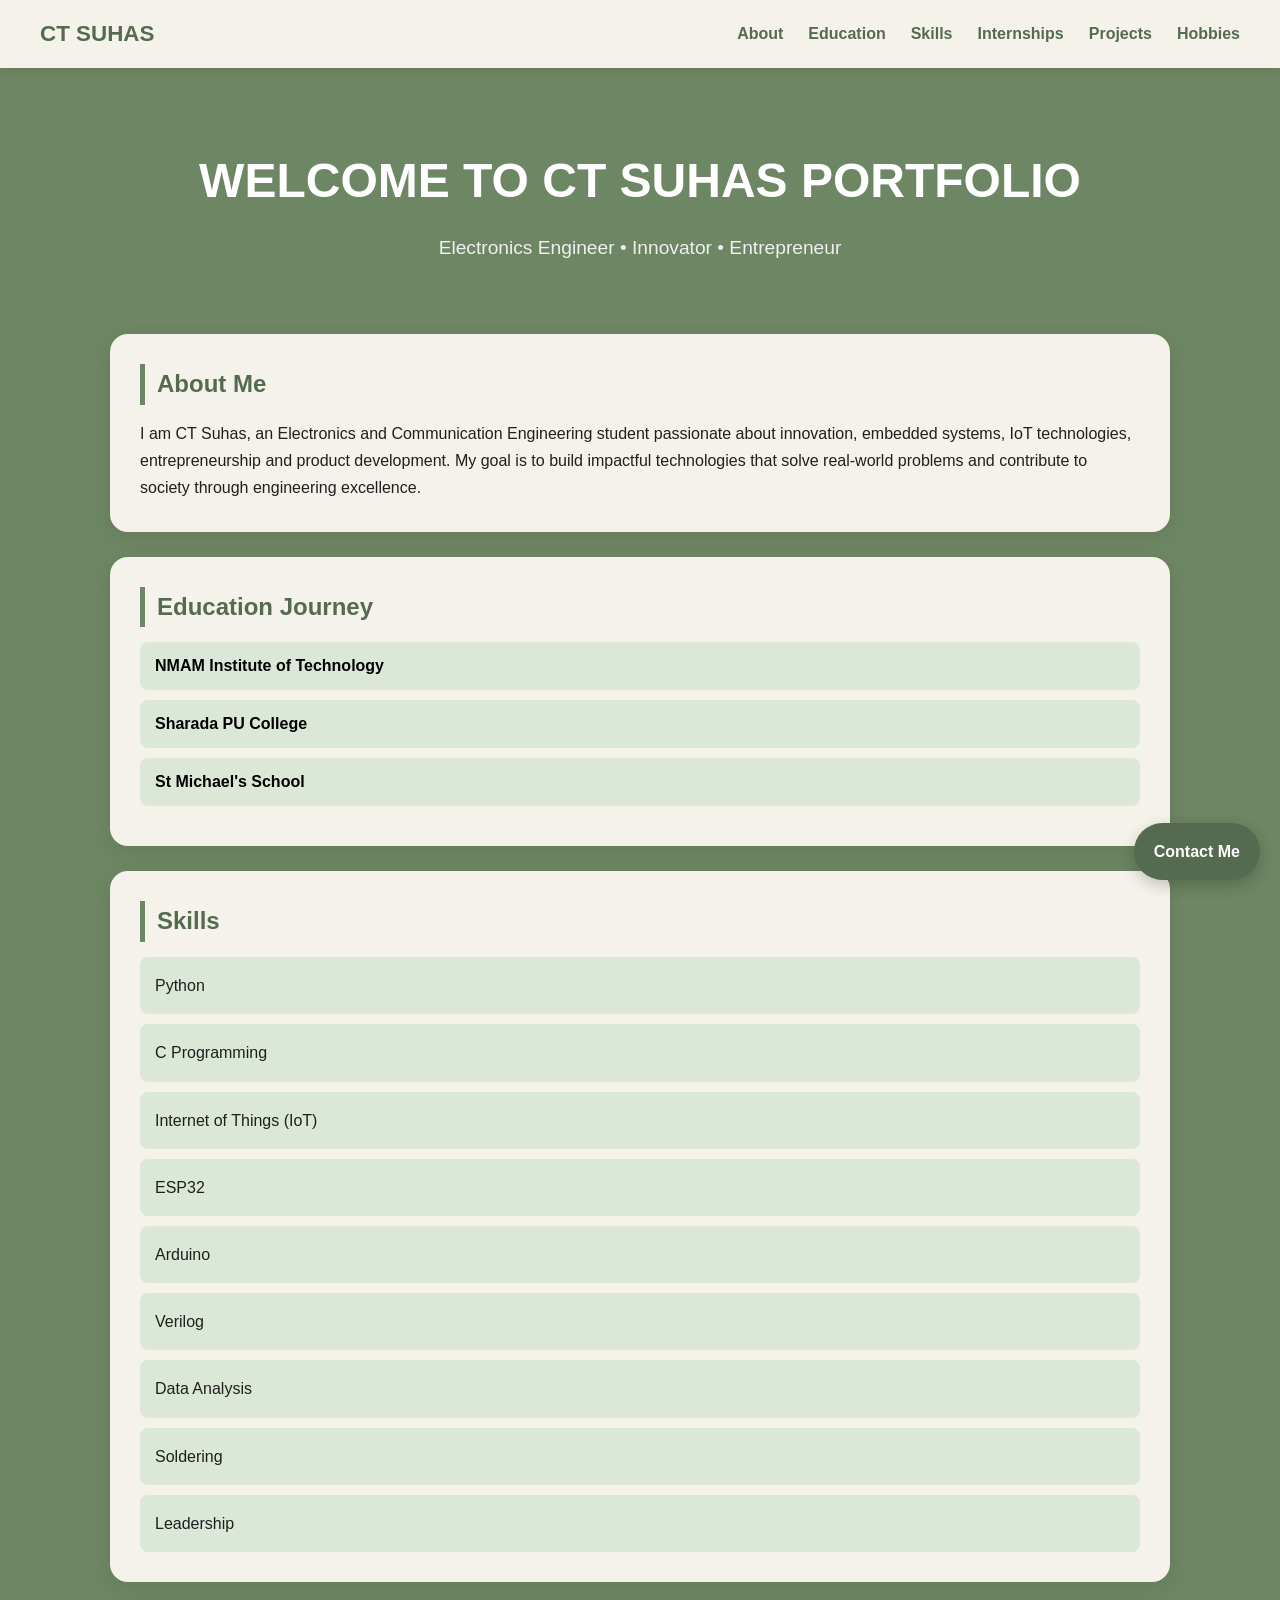
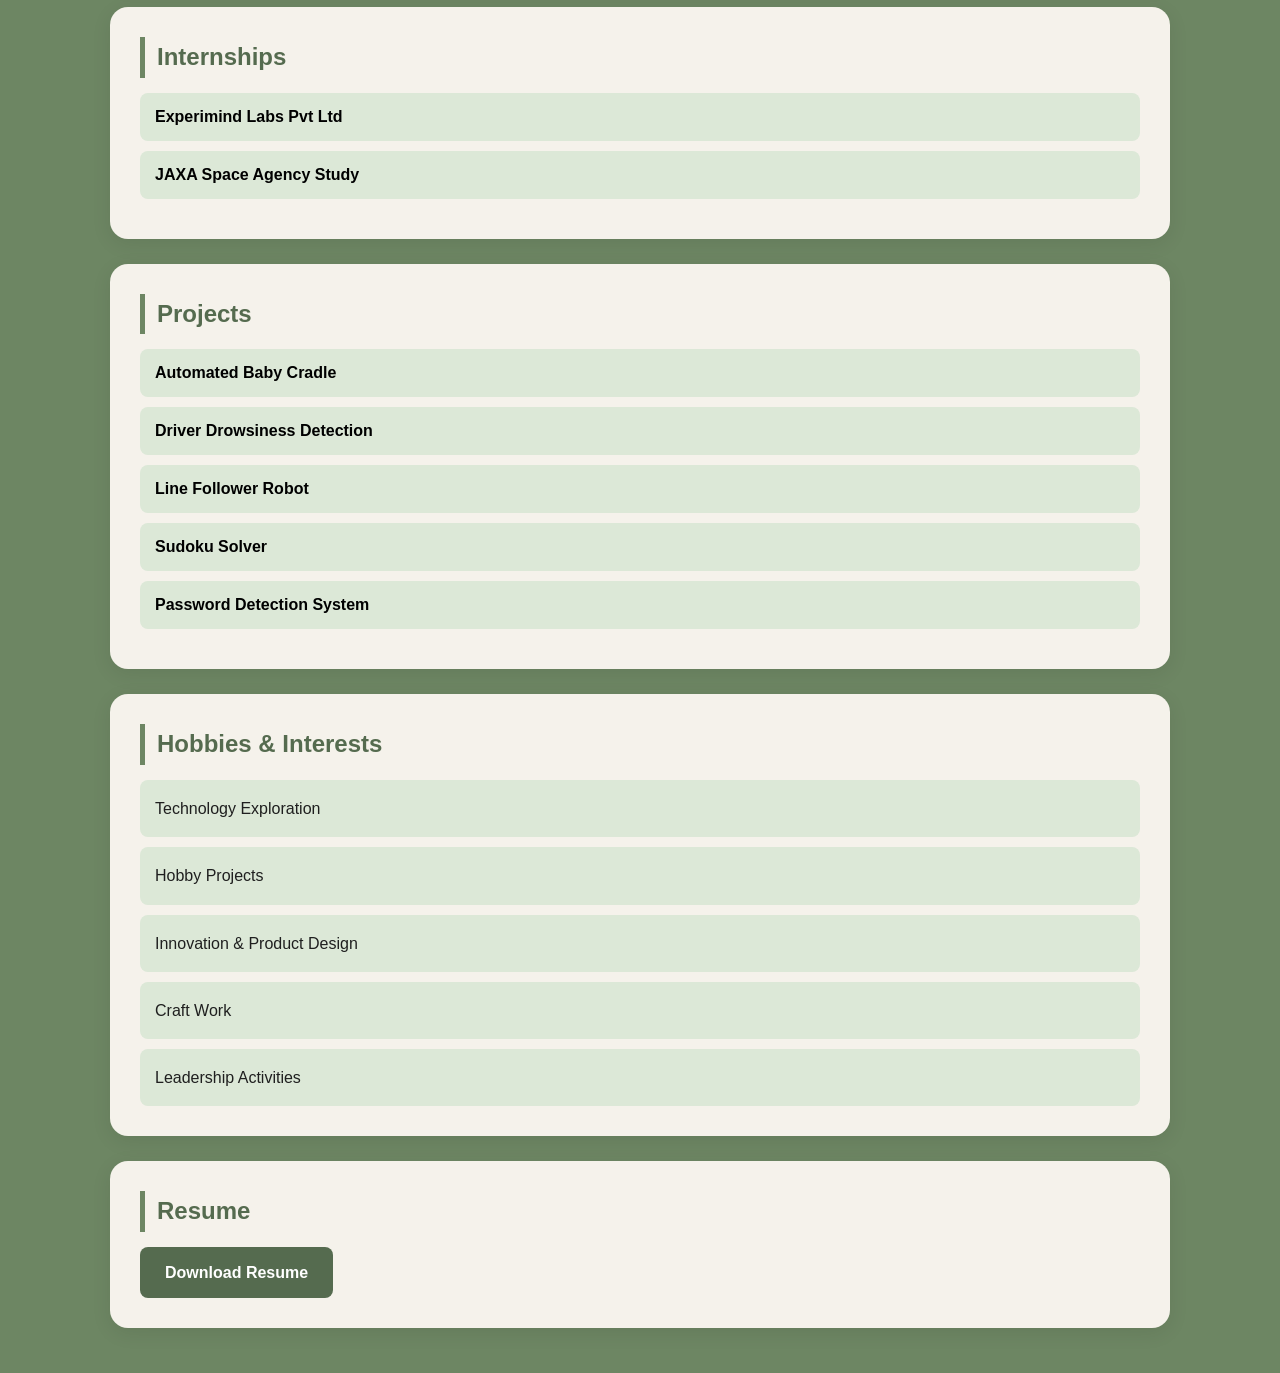
==== index.html @ 1b53cb24 "Final Portfolio" ====
<!DOCTYPE html>
<html lang="en">

<head>
<meta charset="UTF-8">
<meta name="viewport" content="width=device-width, initial-scale=1.0">

<title>CT Suhas Portfolio</title>

<link rel="stylesheet" href="style.css">

<script>

function toggleSection(id){

const section = document.getElementById(id);

if(section.style.display === "block"){

section.style.display = "none";

}else{

section.style.display = "block";

}

}

</script>

</head>

<body>

<!-- FIXED NAVBAR -->

<nav class="navbar">

<div class="logo">
CT SUHAS
</div>

<ul>

<li><a href="#about">About</a></li>

<li><a href="#education">Education</a></li>

<li><a href="#skills">Skills</a></li>

<li><a href="#internships">Internships</a></li>

<li><a href="#projects">Projects</a></li>

<li><a href="#hobbies">Hobbies</a></li>

</ul>

</nav>

<!-- CONTACT BUTTON -->

<a href="contact.html" class="contact-btn">
Contact Me
</a>

<!-- HEADER -->

<header>

<h1>
WELCOME TO CT SUHAS PORTFOLIO
</h1>

<p class="subtitle">

Electronics Engineer • Innovator • Entrepreneur

</p>

</header>

<div class="container">

<!-- ABOUT -->

<section id="about" class="content-card">

<h2>About Me</h2>

<p>

I am CT Suhas, an Electronics and Communication Engineering
student passionate about innovation, embedded systems,
IoT technologies, entrepreneurship and product development.

My goal is to build impactful technologies that solve
real-world problems and contribute to society through
engineering excellence.

</p>

</section>

<!-- EDUCATION -->

<section id="education" class="content-card">

<h2>Education Journey</h2>

<button class="accordion"
onclick="toggleSection('edu1')">

NMAM Institute of Technology

</button>

<div id="edu1" class="details">

Bachelor of Technology (ECE)

<br><br>

2023 - 2027

<br>

Nitte, Karkala

</div>

<button class="accordion"
onclick="toggleSection('edu2')">

Sharada PU College

</button>

<div id="edu2" class="details">

PUC

<br><br>

2021 - 2023

</div>

<button class="accordion"
onclick="toggleSection('edu3')">

St Michael's School

</button>

<div id="edu3" class="details">

SSLC

<br><br>

2021

</div>

</section>

<!-- SKILLS -->

<section id="skills" class="content-card">

<h2>Skills</h2>

<div class="skills">

<div class="skill-item">Python</div>

<div class="skill-item">C Programming</div>

<div class="skill-item">Internet of Things (IoT)</div>

<div class="skill-item">ESP32</div>

<div class="skill-item">Arduino</div>

<div class="skill-item">Verilog</div>

<div class="skill-item">Data Analysis</div>

<div class="skill-item">Soldering</div>

<div class="skill-item">Leadership</div>

</div>

</section>

<!-- INTERNSHIPS -->

<section id="internships" class="content-card">

<h2>Internships</h2>

<button class="accordion"
onclick="toggleSection('intern1')">

Experimind Labs Pvt Ltd

</button>

<div id="intern1" class="details">

Electronics Product Development Intern.

Worked on product development,
circuit implementation,
hardware testing,
and engineering problem solving.

</div>

<button class="accordion"
onclick="toggleSection('intern2')">

JAXA Space Agency Study

</button>

<div id="intern2" class="details">

Studied mission success rates,
mission failures and technological
advancements of JAXA.

</div>

</section>

<!-- PROJECTS -->

<section id="projects" class="content-card">

<h2>Projects</h2>

<button class="accordion"
onclick="toggleSection('project1')">

Automated Baby Cradle

</button>

<div id="project1" class="details">

ESP32 based smart cradle capable
of detecting baby cries and
automatically rocking the cradle.

</div>

<button class="accordion"
onclick="toggleSection('project2')">

Driver Drowsiness Detection

</button>

<div id="project2" class="details">

Smart wearable system that detects
sleepiness and provides alerts.

</div>

<button class="accordion"
onclick="toggleSection('project3')">

Line Follower Robot

</button>

<div id="project3" class="details">

Arduino based autonomous robot
using IR sensors.

</div>

<button class="accordion"
onclick="toggleSection('project4')">

Sudoku Solver

</button>

<div id="project4" class="details">

Python based Sudoku solver using
backtracking algorithm.

</div>

<button class="accordion"
onclick="toggleSection('project5')">

Password Detection System

</button>

<div id="project5" class="details">

FSM based password detection
system using Verilog.

</div>

</section>

<!-- HOBBIES -->

<section id="hobbies" class="content-card">

<h2>Hobbies & Interests</h2>

<div class="skills">

<div class="skill-item">Technology Exploration</div>

<div class="skill-item">Hobby Projects</div>

<div class="skill-item">Innovation & Product Design</div>

<div class="skill-item">Craft Work</div>

<div class="skill-item">Leadership Activities</div>

</div>

</section>

<!-- RESUME -->

<section class="content-card">

<h2>Resume</h2>

<a href="assets/resume.pdf"
download
class="resume-btn">

Download Resume

</a>

</section>

</div>

<script src="script.js"></script>

</body>
</html>
---- style.css ----
/* =========================
   GLOBAL
========================= */

*{
    margin:0;
    padding:0;
    box-sizing:border-box;
    font-family:'Segoe UI',sans-serif;
}

html{
    scroll-behavior:smooth;
}

body{
    background:#6D8663;
    color:#1f1f1f;
    line-height:1.7;
}

/* =========================
   NAVBAR
========================= */

.navbar{
    position:fixed;
    top:0;
    left:0;
    width:100%;
    background:#F5F2EB;
    display:flex;
    justify-content:space-between;
    align-items:center;
    padding:15px 40px;
    z-index:1000;
    box-shadow:0 2px 10px rgba(0,0,0,0.1);
}

.logo{
    font-size:1.4rem;
    font-weight:bold;
    color:#556B4F;
}

.navbar ul{
    display:flex;
    list-style:none;
    gap:25px;
}

.navbar a{
    text-decoration:none;
    color:#556B4F;
    font-weight:600;
}

.navbar a:hover{
    color:#8BA57E;
}

/* =========================
   HEADER
========================= */

header{
    margin-top:90px;
    text-align:center;
    padding:50px 20px;
}

header h1{
    color:white;
    font-size:3rem;
    margin-bottom:10px;
}

.subtitle{
    color:#F0F0F0;
    font-size:1.2rem;
}

/* =========================
   MAIN CONTAINER
========================= */

.container{
    max-width:1100px;
    margin:auto;
    padding:20px;
}

/* =========================
   CONTENT CARDS
========================= */

.content-card{
    background:#F5F2EB;
    padding:30px;
    border-radius:18px;
    margin-bottom:25px;
    box-shadow:0 5px 20px rgba(0,0,0,0.08);
}

.content-card h2{
    color:#556B4F;
    margin-bottom:15px;
    border-left:5px solid #6D8663;
    padding-left:12px;
}

/* =========================
   ACCORDION
========================= */

.accordion{
    width:100%;
    background:#DCE8D7;
    border:none;
    padding:15px;
    text-align:left;
    font-size:1rem;
    border-radius:8px;
    cursor:pointer;
    margin-bottom:10px;
    font-weight:600;
    transition:0.3s;
}

.accordion:hover{
    background:#C7DBC0;
}

.details{
    display:none;
    background:white;
    padding:15px;
    border-left:4px solid #6D8663;
    margin-bottom:15px;
    border-radius:8px;
}

/* =========================
   SKILLS & HOBBIES
========================= */

.skills{
    display:flex;
    flex-direction:column;
    gap:10px;
}

.skill-item{
    background:#DCE8D7;
    padding:15px;
    border-radius:8px;
    transition:0.3s;
}

.skill-item:hover{
    background:#C7DBC0;
    transform:translateX(5px);
}

/* =========================
   BUTTONS
========================= */

.resume-btn{
    display:inline-block;
    background:#556B4F;
    color:white;
    text-decoration:none;
    padding:12px 25px;
    border-radius:8px;
    font-weight:bold;
    transition:0.3s;
}

.resume-btn:hover{
    background:#44543F;
}

.contact-btn{
    position:fixed;
    right:20px;
    bottom:20px;
    background:#556B4F;
    color:white;
    text-decoration:none;
    padding:15px 20px;
    border-radius:50px;
    z-index:999;
    font-weight:bold;
    box-shadow:0 5px 15px rgba(0,0,0,0.2);
}

.contact-btn:hover{
    background:#44543F;
}

/* =========================
   CONTACT PAGE
========================= */

.contact-form{
    display:flex;
    flex-direction:column;
    gap:15px;
}

.contact-form input,
.contact-form textarea{
    width:100%;
    padding:15px;
    border:none;
    border-radius:8px;
    background:#DCE8D7;
    font-size:1rem;
}

.contact-form textarea{
    resize:vertical;
}

.contact-form button{
    background:#556B4F;
    color:white;
    border:none;
    padding:15px;
    border-radius:8px;
    cursor:pointer;
    font-size:1rem;
    font-weight:bold;
}

.contact-form button:hover{
    background:#44543F;
}

/* =========================
   MOBILE
========================= */

@media(max-width:768px){

    .navbar{
        flex-direction:column;
        gap:10px;
        padding:15px;
    }

    .navbar ul{
        flex-wrap:wrap;
        justify-content:center;
        gap:12px;
    }

    header{
        margin-top:140px;
    }

    header h1{
        font-size:2rem;
    }

    .container{
        padding:10px;
    }

    .content-card{
        padding:20px;
    }

    .contact-btn{
        right:15px;
        bottom:15px;
        padding:12px 16px;
    }

}
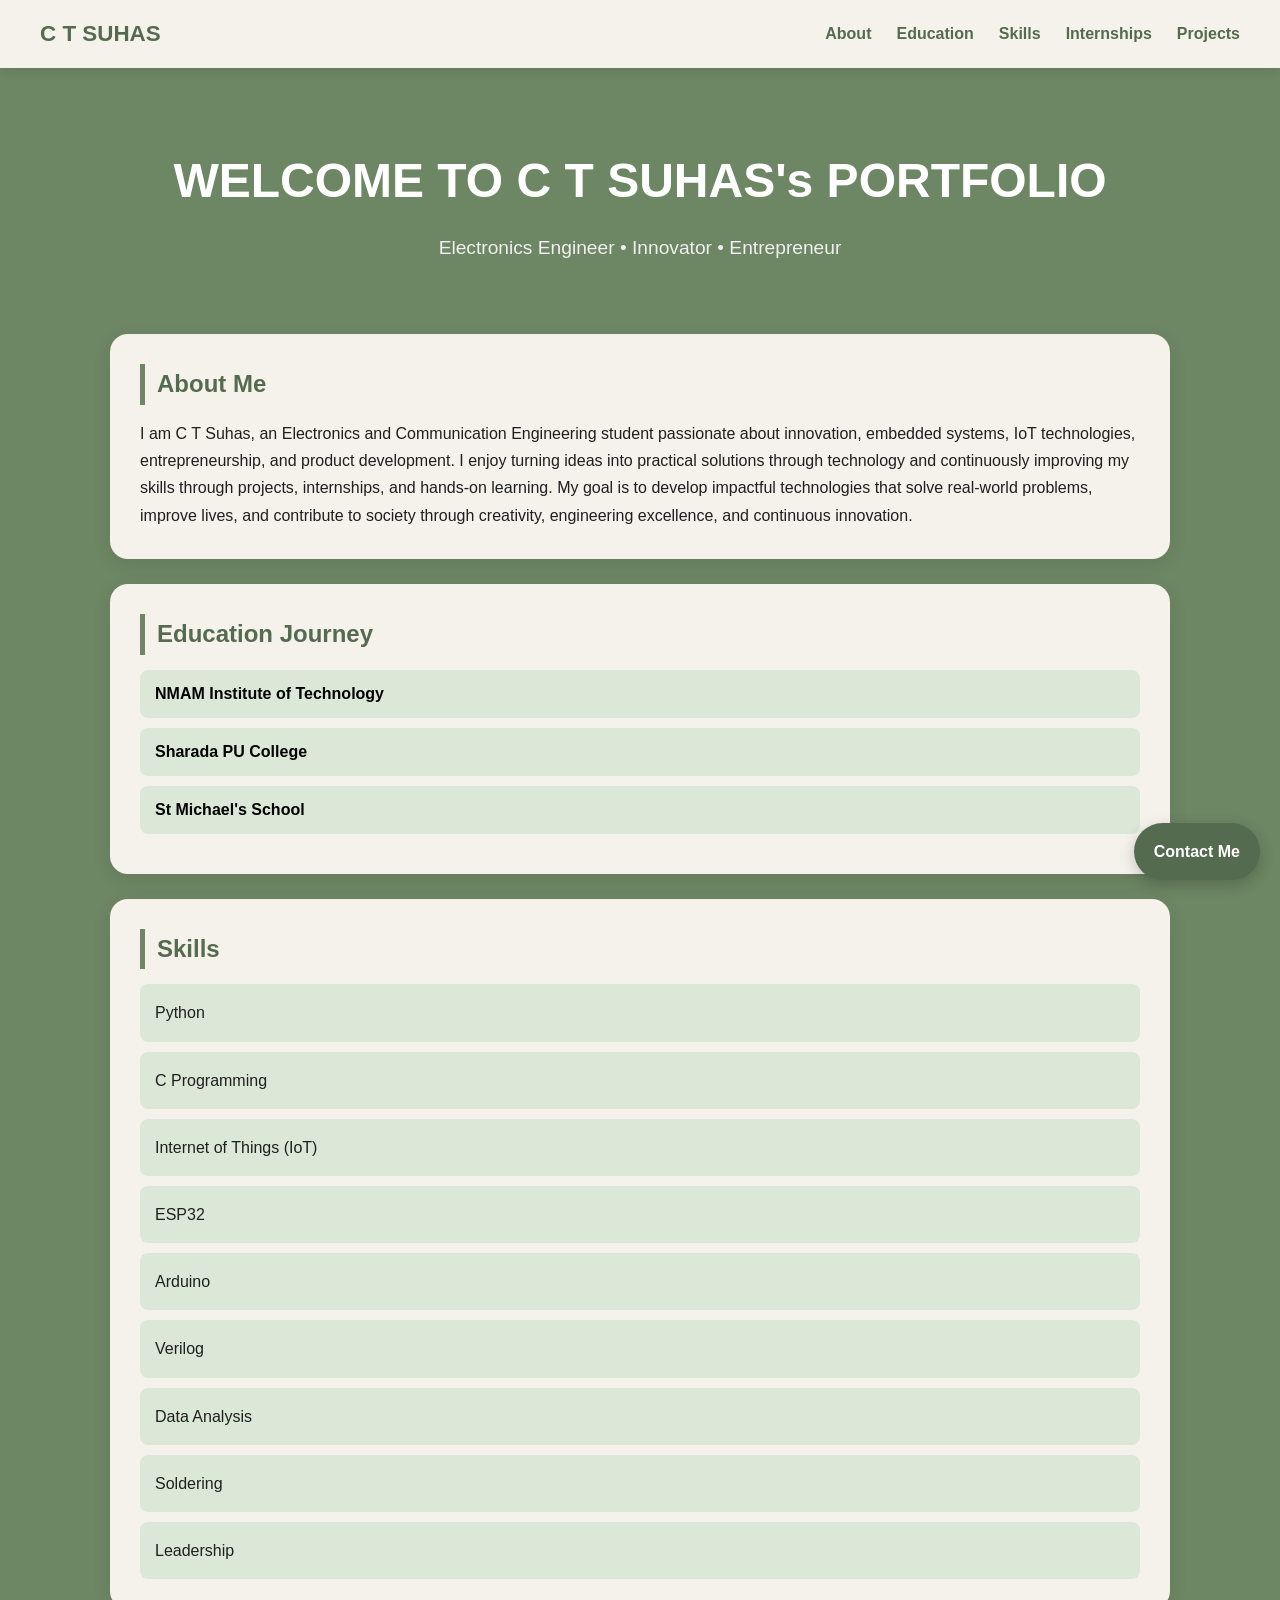
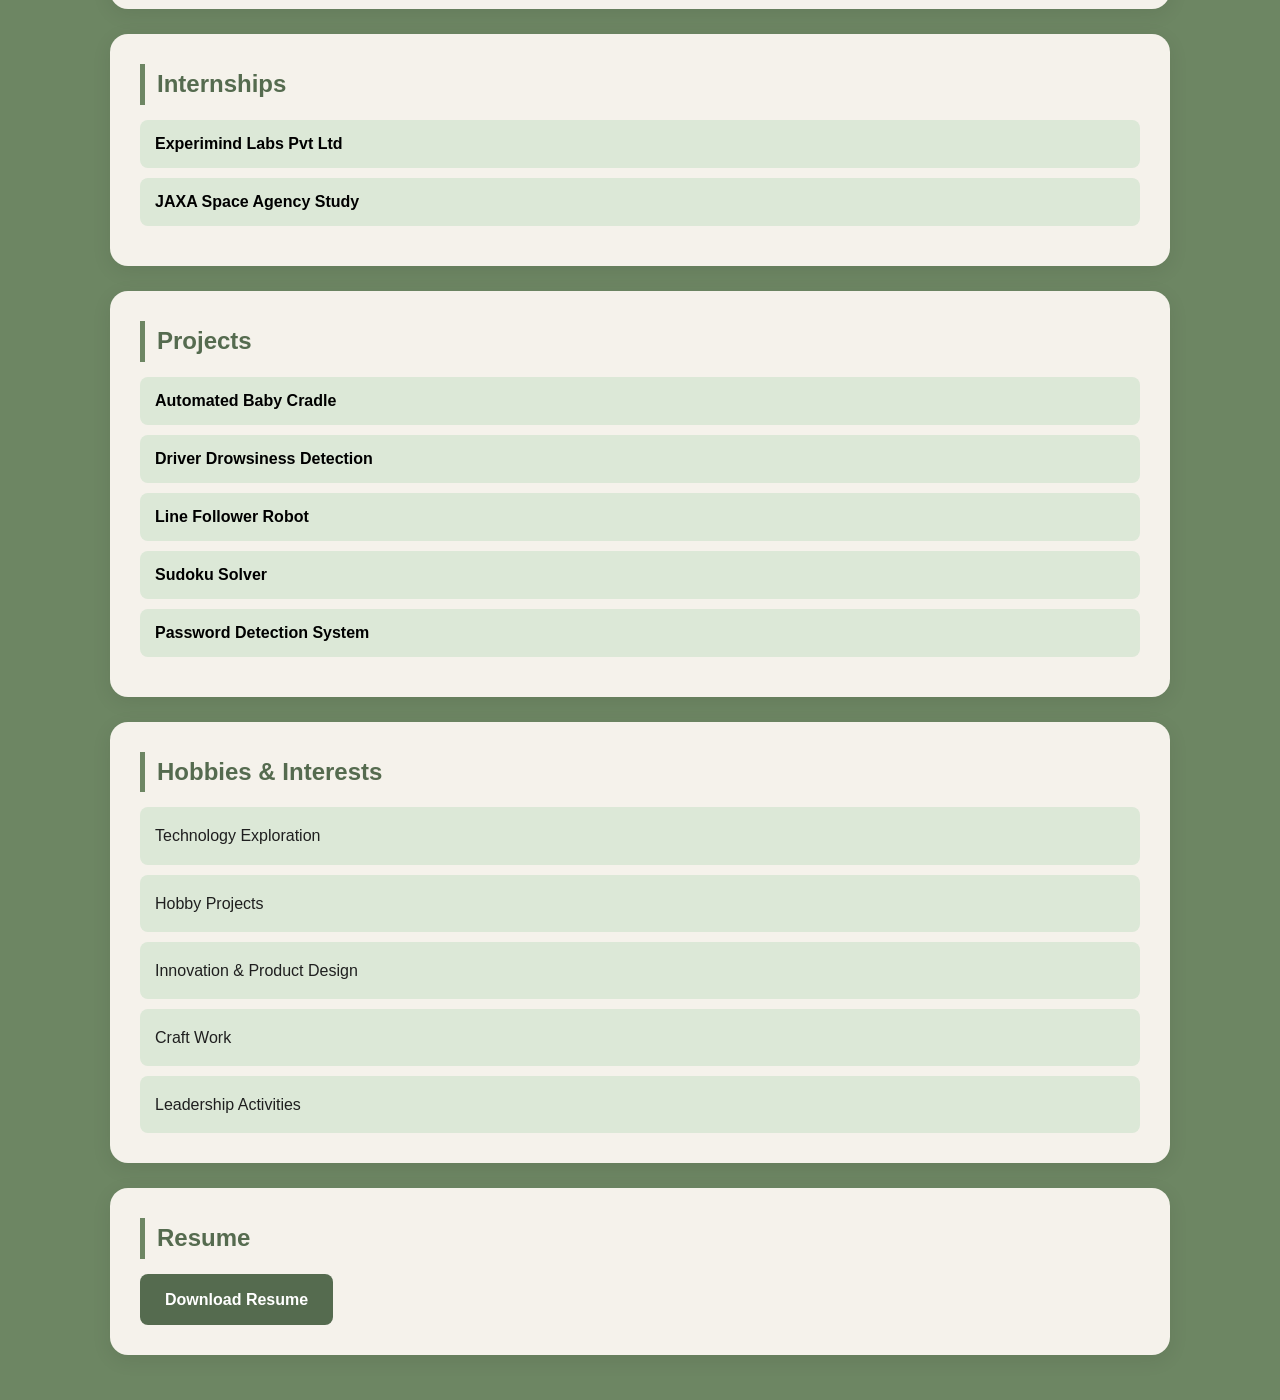
==== commit 46816381: "Final Portfolio" ====
--- a/index.html
+++ b/index.html
@@ -38,7 +38,7 @@
 <nav class="navbar">
 
 <div class="logo">
-CT SUHAS
+C T SUHAS
 </div>
 
 <ul>
@@ -52,8 +52,6 @@
 <li><a href="#internships">Internships</a></li>
 
 <li><a href="#projects">Projects</a></li>
-
-<li><a href="#hobbies">Hobbies</a></li>
 
 </ul>
 
@@ -70,7 +68,7 @@
 <header>
 
 <h1>
-WELCOME TO CT SUHAS PORTFOLIO
+WELCOME TO C T SUHAS's PORTFOLIO
 </h1>
 
 <p class="subtitle">
@@ -91,13 +89,9 @@
 
 <p>
 
-I am CT Suhas, an Electronics and Communication Engineering
-student passionate about innovation, embedded systems,
-IoT technologies, entrepreneurship and product development.
-
-My goal is to build impactful technologies that solve
-real-world problems and contribute to society through
-engineering excellence.
+I am C T Suhas, an Electronics and Communication Engineering student passionate about innovation, embedded systems, IoT technologies, entrepreneurship, and product development. I enjoy turning ideas into practical solutions through technology and continuously improving my skills through projects, internships, and hands-on learning.
+
+My goal is to develop impactful technologies that solve real-world problems, improve lives, and contribute to society through creativity, engineering excellence, and continuous innovation.
 
 </p>
 
@@ -212,12 +206,7 @@
 <div id="intern1" class="details">
 
 Electronics Product Development Intern.
-
-Worked on product development,
-circuit implementation,
-hardware testing,
-and engineering problem solving.
-
+During my internship, I contributed to product development by assisting in the design and implementation of electronic circuits. I participated in hardware assembly, integration, troubleshooting, testing, and validation to ensure reliable system performance. This experience strengthened my engineering problem-solving skills, enhanced my practical knowledge of electronics, and provided valuable exposure to real-world industry practices and development processes.
 </div>
 
 <button class="accordion"
@@ -229,9 +218,7 @@
 
 <div id="intern2" class="details">
 
-Studied mission success rates,
-mission failures and technological
-advancements of JAXA.
+During my internship, I studied the missions of the Japan Aerospace Exploration Agency (JAXA), focusing on mission success rates, failures, and technological advancements. I analyzed various space exploration projects to understand mission planning, risk management, and innovation in aerospace engineering. This experience enhanced my knowledge of satellite technology, robotics, space systems, and modern aerospace technologies.
 
 </div>
 
@@ -252,9 +239,8 @@
 
 <div id="project1" class="details">
 
-ESP32 based smart cradle capable
-of detecting baby cries and
-automatically rocking the cradle.
+Developed an ESP32-based smart baby cradle that detects infant cries using a sound sensor and automatically rocks the cradle using a motor mechanism. The system enhances infant comfort and reduces caregiver effort by providing immediate soothing action. It integrates IoT-enabled control, real-time monitoring, and automated response for improved baby care.
+
 
 </div>
 
@@ -267,8 +253,8 @@
 
 <div id="project2" class="details">
 
-Smart wearable system that detects
-sleepiness and provides alerts.
+Developed a smart wearable system designed to detect user drowsiness and fatigue using sensors and real-time monitoring techniques. The device analyzes indicators of sleepiness and provides instant alerts through vibrations or sound notifications to improve safety and awareness. This system can help prevent accidents and enhance user well-being during daily activities.
+
 
 </div>
 
@@ -281,8 +267,8 @@
 
 <div id="project3" class="details">
 
-Arduino based autonomous robot
-using IR sensors.
+Developed an Arduino-based autonomous robot capable of navigating its environment using IR sensors. The robot detects obstacles and changes its direction automatically without human intervention. The project involved sensor integration, motor control, and embedded programming, demonstrating concepts of automation, robotics, and real-time decision-making in autonomous systems.
+
 
 </div>
 
@@ -295,8 +281,7 @@
 
 <div id="project4" class="details">
 
-Python based Sudoku solver using
-backtracking algorithm.
+Developed a Python-based Sudoku solver using the backtracking algorithm to efficiently solve Sudoku puzzles. The program systematically fills empty cells, validates each move according to Sudoku rules, and backtracks when conflicts occur. This project enhanced my understanding of recursion, algorithm design, problem-solving techniques, and optimization in software development.
 
 </div>
 
@@ -309,8 +294,8 @@
 
 <div id="project5" class="details">
 
-FSM based password detection
-system using Verilog.
+Developed an FSM-based password detection system using Verilog HDL to verify a predefined sequence of inputs. The design utilized Finite State Machine (FSM) concepts to transition between states based on user inputs and generate authentication outputs. This project strengthened my knowledge of digital system design, sequential logic, state machine implementation, and hardware description languages.
+
 
 </div>
 
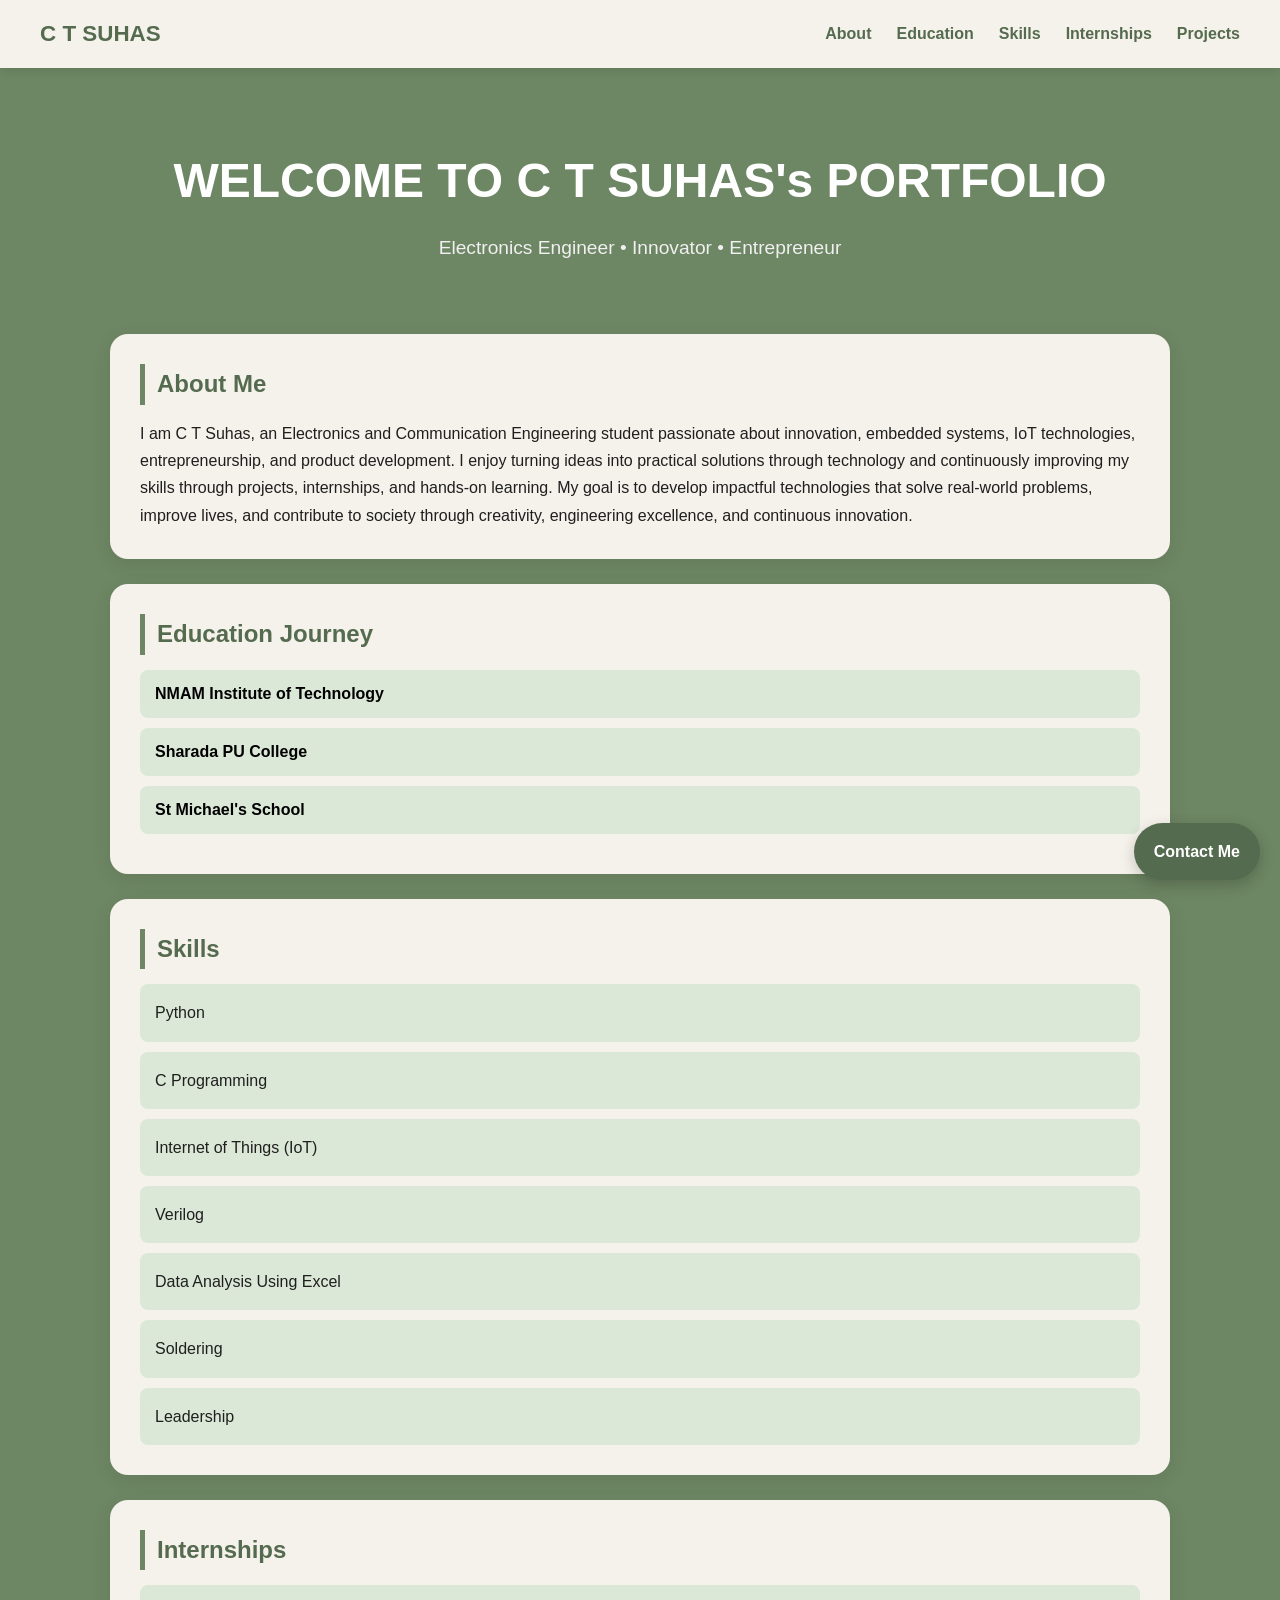
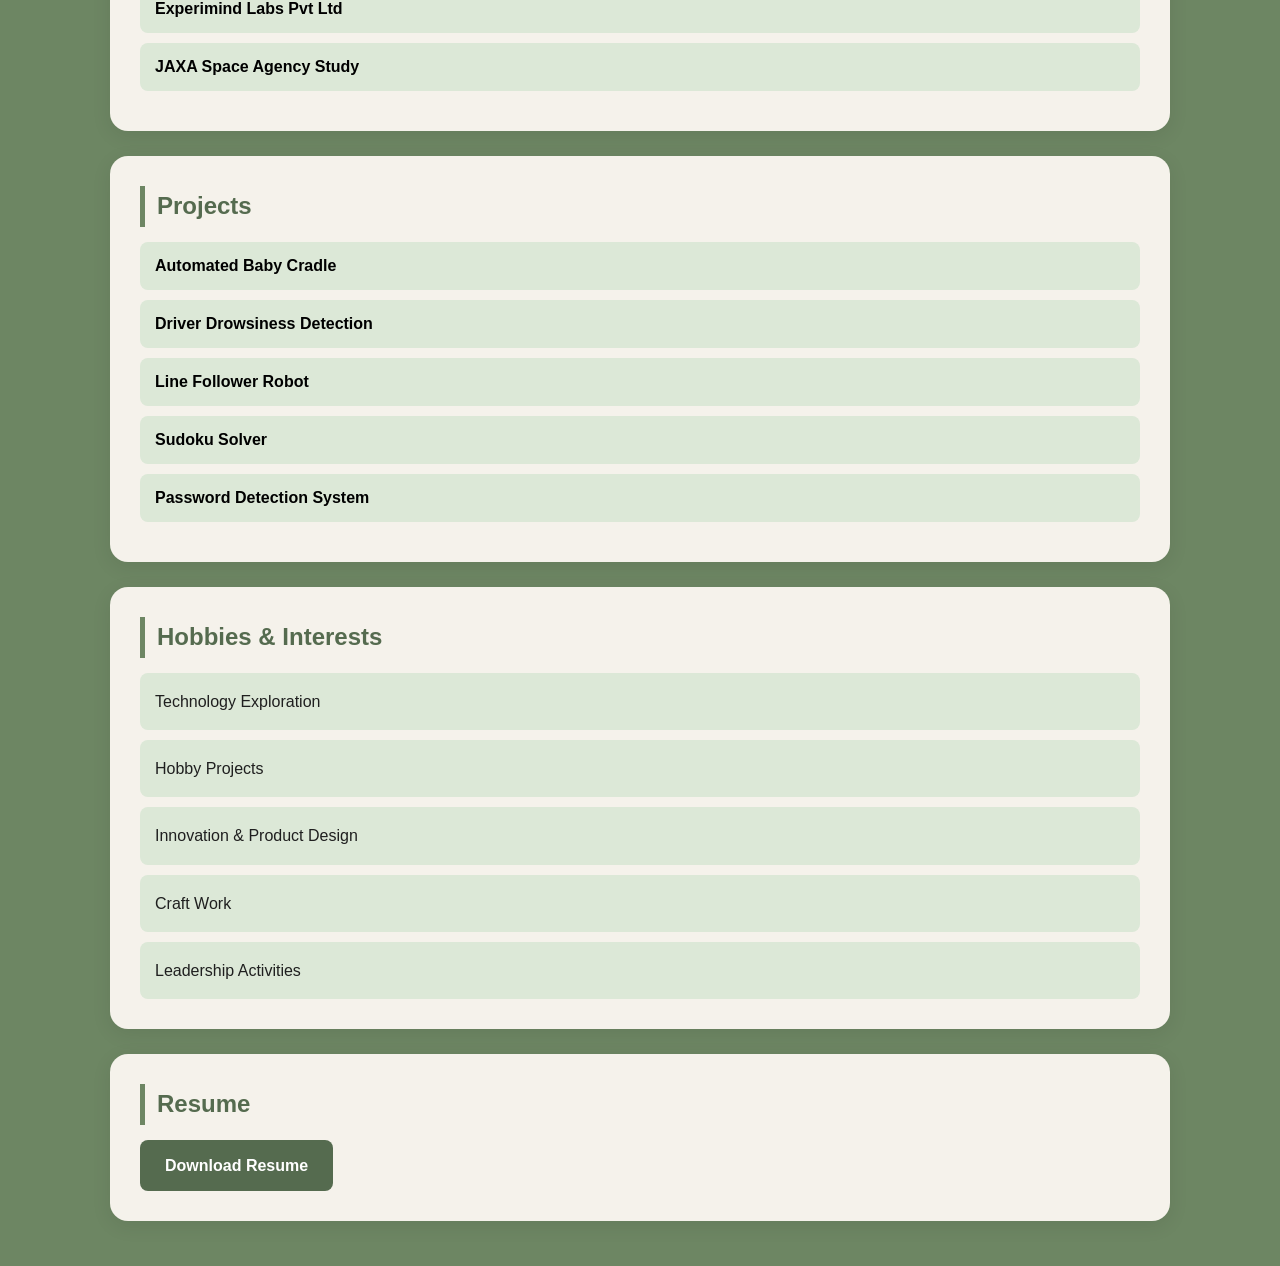
==== commit 69963d76: "Final Portfolio" ====
--- a/index.html
+++ b/index.html
@@ -112,9 +112,9 @@
 
 <div id="edu1" class="details">
 
-Bachelor of Technology (ECE)
-
-<br><br>
+Bachelor of Technology in Electronics and Communication Engineering
+
+<br>
 
 2023 - 2027
 
@@ -135,10 +135,14 @@
 
 PUC
 
-<br><br>
+<br>
 
 2021 - 2023
 
+<br>
+
+Kodial Bail, Mangalore
+
 </div>
 
 <button class="accordion"
@@ -152,10 +156,14 @@
 
 SSLC
 
-<br><br>
+<br>
 
 2021
 
+<br>
+
+Madikeri
+
 </div>
 
 </section>
@@ -174,13 +182,9 @@
 
 <div class="skill-item">Internet of Things (IoT)</div>
 
-<div class="skill-item">ESP32</div>
-
-<div class="skill-item">Arduino</div>
-
 <div class="skill-item">Verilog</div>
 
-<div class="skill-item">Data Analysis</div>
+<div class="skill-item">Data Analysis Using Excel</div>
 
 <div class="skill-item">Soldering</div>
 
--- a/style.css
+++ b/style.css
@@ -278,4 +278,12 @@
         padding:12px 16px;
     }
 
-}+    }
+    #about,
+    #education,
+    #skills,
+    #internships,
+    #projects,
+    #hobbies{
+        scroll-margin-top:120px;
+    }
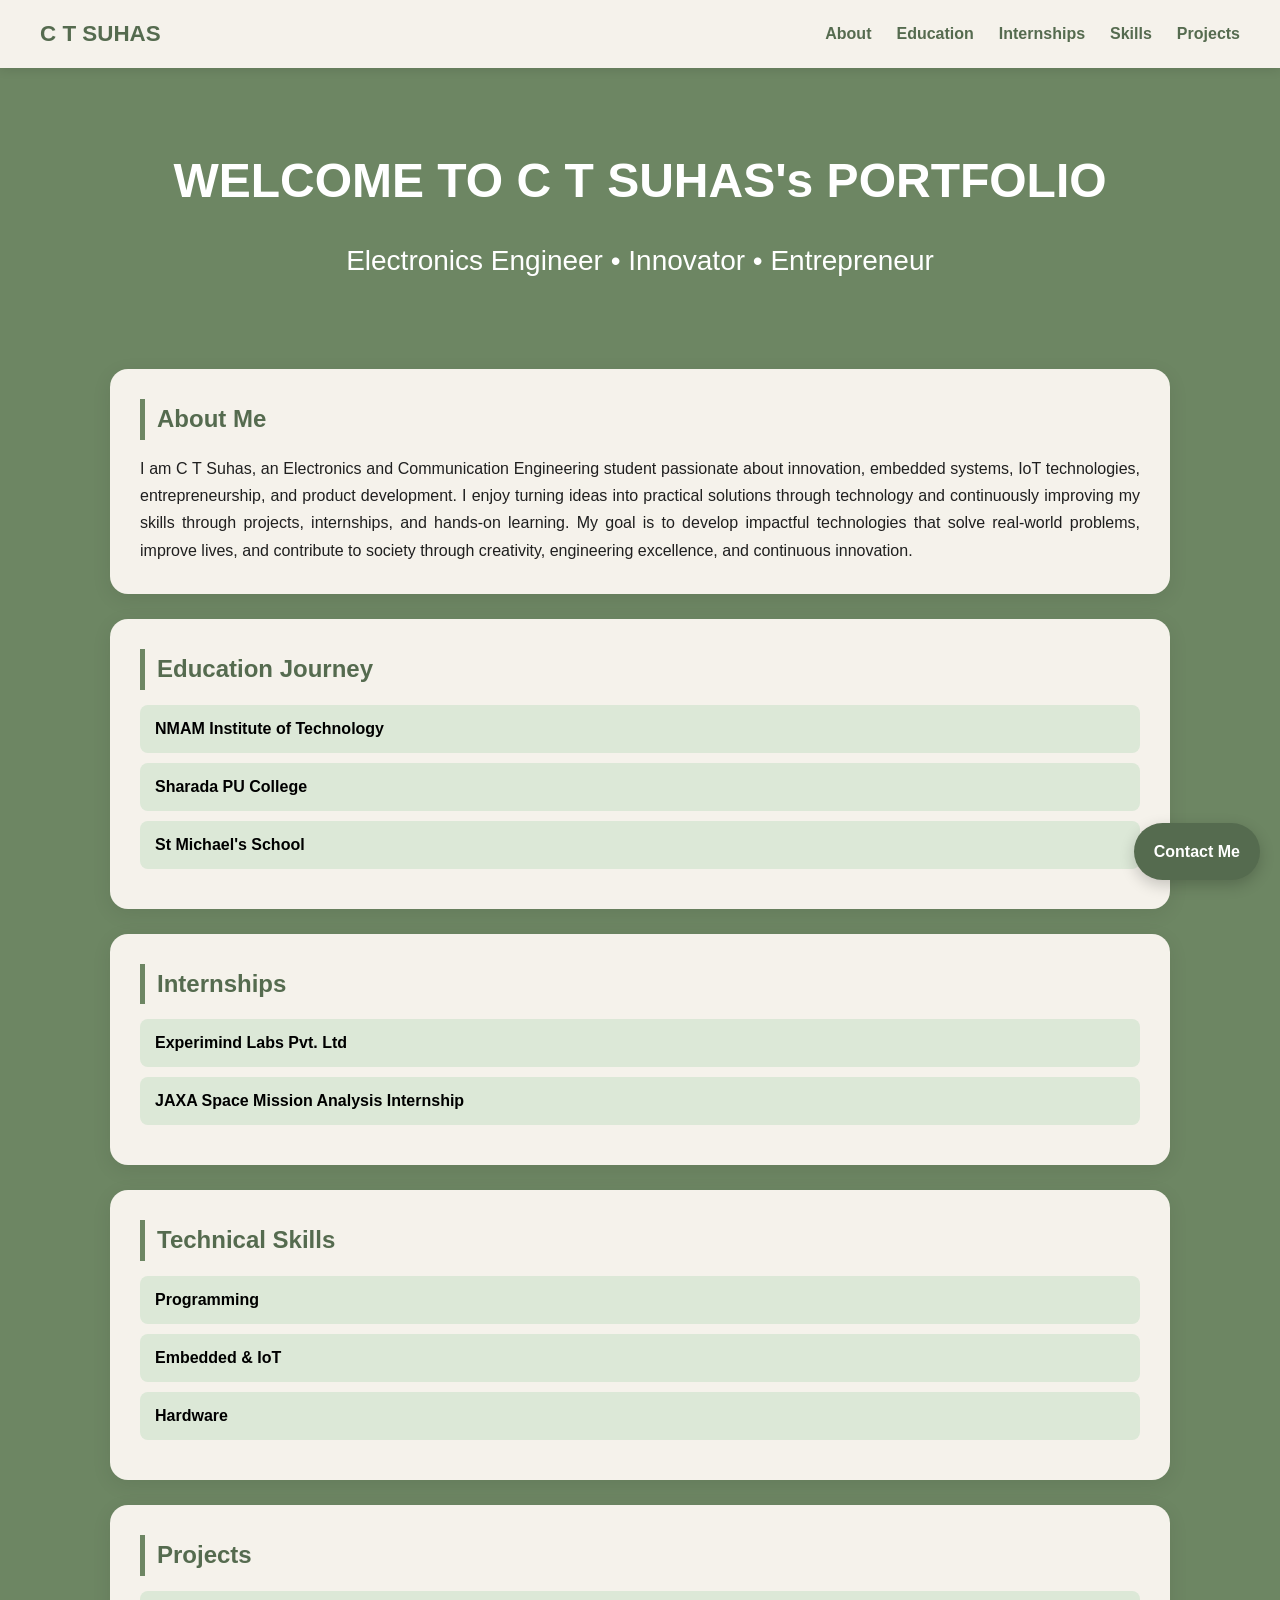
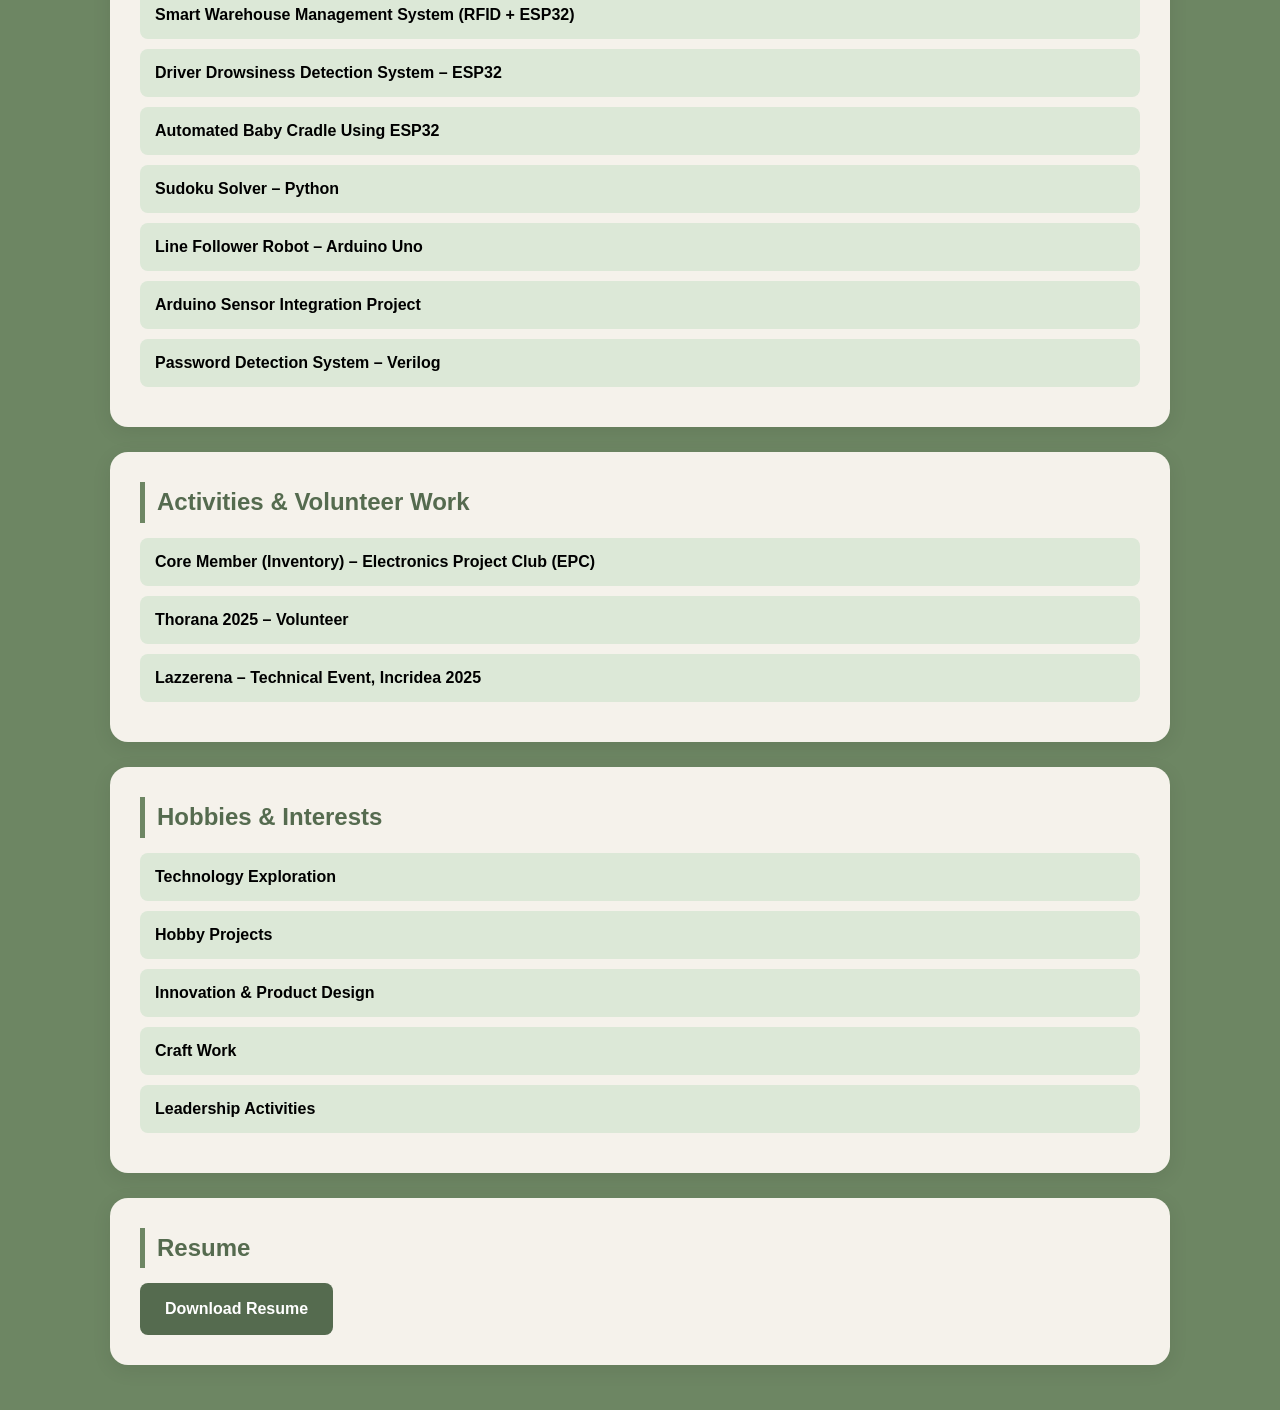
==== commit 8294b5ec: "Updated Resume" ====
--- a/index.html
+++ b/index.html
@@ -47,9 +47,9 @@
 
 <li><a href="#education">Education</a></li>
 
+<li><a href="#internships">Internships</a></li>
+
 <li><a href="#skills">Skills</a></li>
-
-<li><a href="#internships">Internships</a></li>
 
 <li><a href="#projects">Projects</a></li>
 
@@ -73,7 +73,7 @@
 
 <p class="subtitle">
 
-Electronics Engineer • Innovator • Entrepreneur
+<h6 class="tagline">Electronics Engineer • Innovator • Entrepreneur</h6>
 
 </p>
 
@@ -168,31 +168,6 @@
 
 </section>
 
-<!-- SKILLS -->
-
-<section id="skills" class="content-card">
-
-<h2>Skills</h2>
-
-<div class="skills">
-
-<div class="skill-item">Python</div>
-
-<div class="skill-item">C Programming</div>
-
-<div class="skill-item">Internet of Things (IoT)</div>
-
-<div class="skill-item">Verilog</div>
-
-<div class="skill-item">Data Analysis Using Excel</div>
-
-<div class="skill-item">Soldering</div>
-
-<div class="skill-item">Leadership</div>
-
-</div>
-
-</section>
 
 <!-- INTERNSHIPS -->
 
@@ -203,137 +178,638 @@
 <button class="accordion"
 onclick="toggleSection('intern1')">
 
-Experimind Labs Pvt Ltd
+Experimind Labs Pvt. Ltd
 
 </button>
 
 <div id="intern1" class="details">
 
-Electronics Product Development Intern.
-During my internship, I contributed to product development by assisting in the design and implementation of electronic circuits. I participated in hardware assembly, integration, troubleshooting, testing, and validation to ensure reliable system performance. This experience strengthened my engineering problem-solving skills, enhanced my practical knowledge of electronics, and provided valuable exposure to real-world industry practices and development processes.
+<h4>Electronics Product Development Intern</h4>
+<p><strong>June 2025 – July 2025</strong></p>
+
+<p>
+Gained hands-on experience in electronics product development, circuit implementation,
+hardware integration, and system testing. Contributed to prototype development,
+troubleshooting, and validation of electronic systems while collaborating on innovative
+engineering projects and real-world product development processes.
+</p>
+
 </div>
 
 <button class="accordion"
 onclick="toggleSection('intern2')">
 
-JAXA Space Agency Study
+JAXA Space Mission Analysis Internship
 
 </button>
 
 <div id="intern2" class="details">
 
-During my internship, I studied the missions of the Japan Aerospace Exploration Agency (JAXA), focusing on mission success rates, failures, and technological advancements. I analyzed various space exploration projects to understand mission planning, risk management, and innovation in aerospace engineering. This experience enhanced my knowledge of satellite technology, robotics, space systems, and modern aerospace technologies.
+<h4>Research & Analysis Intern</h4>
+<p><strong>October 2023 – May 2024</strong></p>
+
+<p>
+Conducted an in-depth study of JAXA space missions, analyzing mission success rates,
+failures, technological advancements, and key factors influencing mission outcomes.
+Explored satellite technology, robotics, risk management, and modern aerospace systems
+to gain insights into space exploration and engineering innovation.
+</p>
 
 </div>
 
 </section>
 
+<!--TECHNICAL SKILLS -->
+
+<section id="skills" class="content-card">
+
+<h2>Technical Skills</h2>
+
+<button class="accordion" onclick="toggleSection('skill1')">
+    Programming
+</button>
+
+<div id="skill1" class="details">
+    <ul style="padding-left: 30px;">
+        <li>C</li>
+        <li>Python</li>
+        <li>Embedded C</li>
+    </ul>
+</div>
+
+<button class="accordion" onclick="toggleSection('skill2')">
+    Embedded & IoT
+</button>
+
+<div id="skill2" class="details">
+    <ul style="padding-left: 30px;">
+        <li>ESP32</li>
+        <li>Arduino Uno</li>
+        <li>RFID (MFRC522)</li>
+        <li>Sensor Integration</li>
+        <li>Wi-Fi Communication</li>
+        <li>IoT Systems</li>
+    </ul>
+</div>
+
+<button class="accordion" onclick="toggleSection('skill3')">
+    Hardware
+</button>
+
+<div id="skill3" class="details">
+    <ul style="padding-left: 30px;">
+        <li>Soldering</li>
+        <li>Circuit Implementation</li>
+        <li>Hardware Troubleshooting</li>
+        <li>Servo Motors</li>
+        <li>Motor Drivers</li>
+    </ul>
+</div>
+
+</section>
+
+
 <!-- PROJECTS -->
 
 <section id="projects" class="content-card">
 
 <h2>Projects</h2>
 
-<button class="accordion"
-onclick="toggleSection('project1')">
-
-Automated Baby Cradle
-
-</button>
-
-<div id="project1" class="details">
-
-Developed an ESP32-based smart baby cradle that detects infant cries using a sound sensor and automatically rocks the cradle using a motor mechanism. The system enhances infant comfort and reduces caregiver effort by providing immediate soothing action. It integrates IoT-enabled control, real-time monitoring, and automated response for improved baby care.
-
-
-</div>
-
-<button class="accordion"
-onclick="toggleSection('project2')">
-
-Driver Drowsiness Detection
-
-</button>
-
-<div id="project2" class="details">
-
-Developed a smart wearable system designed to detect user drowsiness and fatigue using sensors and real-time monitoring techniques. The device analyzes indicators of sleepiness and provides instant alerts through vibrations or sound notifications to improve safety and awareness. This system can help prevent accidents and enhance user well-being during daily activities.
-
-
-</div>
-
-<button class="accordion"
-onclick="toggleSection('project3')">
-
-Line Follower Robot
-
-</button>
-
-<div id="project3" class="details">
-
-Developed an Arduino-based autonomous robot capable of navigating its environment using IR sensors. The robot detects obstacles and changes its direction automatically without human intervention. The project involved sensor integration, motor control, and embedded programming, demonstrating concepts of automation, robotics, and real-time decision-making in autonomous systems.
-
-
-</div>
-
-<button class="accordion"
-onclick="toggleSection('project4')">
-
-Sudoku Solver
-
-</button>
-
-<div id="project4" class="details">
-
-Developed a Python-based Sudoku solver using the backtracking algorithm to efficiently solve Sudoku puzzles. The program systematically fills empty cells, validates each move according to Sudoku rules, and backtracks when conflicts occur. This project enhanced my understanding of recursion, algorithm design, problem-solving techniques, and optimization in software development.
-
-</div>
-
-<button class="accordion"
-onclick="toggleSection('project5')">
-
-Password Detection System
-
-</button>
-
-<div id="project5" class="details">
-
-Developed an FSM-based password detection system using Verilog HDL to verify a predefined sequence of inputs. The design utilized Finite State Machine (FSM) concepts to transition between states based on user inputs and generate authentication outputs. This project strengthened my knowledge of digital system design, sequential logic, state machine implementation, and hardware description languages.
-
+
+<button class="accordion" onclick="toggleSection('project6')">
+    Smart Warehouse Management System (RFID + ESP32)
+</button>
+
+<div id="project6" class="details">
+
+    <h4>Problem Statement</h4>
+    <p>
+        Warehouses often face challenges in manually tracking inventory and verifying products,
+        leading to errors, delays, and inefficient management.
+    </p>
+
+    <h4>Objective</h4>
+    <p>
+        To develop an automated warehouse management system using ESP32 and RFID technology
+        for product identification, verification, and inventory tracking.
+    </p>
+
+    <h4>Technologies Used</h4>
+    <ul style="padding-left: 30px;">
+        <li>ESP32</li>
+        <li>RFID Reader (MFRC522)</li>
+        <li>RFID Tags</li>
+        <li>IR Sensors</li>
+        <li>Servo Motors</li>
+        <li>LCD Display</li>
+        <li>Wi-Fi Communication</li>
+        <li>Arduino IDE</li>
+    </ul>
+
+    <h4>Description</h4>
+    <p>
+        Developed an IoT-based Smart Warehouse Management System using ESP32 and RFID technology.
+        The system automatically identifies and verifies products using RFID tags, tracks inventory
+        movement through sensors, and sorts products based on validation results.
+    </p>
+
+    <h4>Key Features</h4>
+    <ul style="padding-left: 30px;">
+        <li>RFID-based Product Identification</li>
+        <li>Automated Inventory Tracking</li>
+        <li>Product Verification</li>
+        <li>Real-Time Monitoring</li>
+        <li>Automated Product Sorting</li>
+        <li>Wi-Fi Connectivity</li>
+    </ul>
+
+    <h4>Outcome</h4>
+    <p>
+        Successfully automated product tracking and verification, improving inventory accuracy and
+        reducing manual intervention in warehouse operations.
+    </p>
+
+</div>
+
+<button class="accordion" onclick="toggleSection('project7')">
+    Driver Drowsiness Detection System – ESP32
+</button>
+
+<div id="project7" class="details">
+
+    <h4>Problem Statement</h4>
+    <p>
+        Driver fatigue and drowsiness are major causes of road accidents worldwide.
+        Many accidents occur because drivers fail to recognize signs of sleepiness while driving,
+        leading to delayed reactions and loss of vehicle control.
+    </p>
+
+    <h4>Objective</h4>
+    <p>
+        To develop a smart driver safety system that detects driver drowsiness in real time
+        and provides alerts to prevent accidents and improve road safety.
+    </p>
+
+    <h4>Technologies Used</h4>
+    <ul style="padding-left: 30px;">
+        <li>ESP32</li>
+        <li>IR Sensors</li>
+        <li>Buzzer</li>
+        <li>LED Indicators</li>
+        <li>DC Motors</li>
+        <li>L298N Motor Driver</li>
+        <li>Wi-Fi Communication</li>
+        <li>Arduino IDE</li>
+    </ul>
+
+    <h4>Description</h4>
+    <p>
+        Developed an ESP32-based Driver Drowsiness Detection System that continuously monitors
+        the driver's eye status using IR sensors. When signs of drowsiness are detected, the
+        system activates visual and audible alerts to regain the driver's attention. If the
+        driver fails to respond, the system automatically reduces vehicle speed, activates
+        emergency indicators, and can send notifications through wireless communication to
+        enhance road safety.
+    </p>
+
+    <h4>Key Features</h4>
+    <ul style="padding-left: 30px;">
+        <li>Real-Time Drowsiness Detection</li>
+        <li>Audible and Visual Alerts</li>
+        <li>Automatic Vehicle Speed Reduction</li>
+        <li>Emergency Warning System</li>
+        <li>ESP32-Based Control System</li>
+        <li>Enhanced Driver Safety</li>
+    </ul>
+
+    <h4>Outcome</h4>
+    <p>
+        Successfully developed a smart safety system capable of detecting driver drowsiness
+        and initiating preventive actions, contributing to accident prevention and improved
+        road safety.
+    </p>
+
+</div>
+
+<button class="accordion" onclick="toggleSection('project8')">
+    Automated Baby Cradle Using ESP32
+</button>
+
+<div id="project8" class="details">
+
+    <h4>Problem Statement</h4>
+    <p>
+        Parents often face difficulty continuously monitoring and soothing infants,
+        especially during sleep hours. Manual rocking of the cradle can be time-consuming
+        and may not always be possible when parents are occupied.
+    </p>
+
+    <h4>Objective</h4>
+    <p>
+        To develop an IoT-based automated baby cradle that detects a baby's cry and
+        automatically rocks the cradle to provide comfort and reduce parental effort.
+    </p>
+
+    <h4>Technologies Used</h4>
+    <ul style="padding-left: 30px;">
+        <li>ESP32</li>
+        <li>Sound Sensor / Microphone Module</li>
+        <li>Servo Motor</li>
+        <li>Wi-Fi Communication</li>
+        <li>Power Supply Module</li>
+        <li>Arduino IDE</li>
+    </ul>
+
+    <h4>Description</h4>
+    <p>
+        Developed an ESP32-based automated baby cradle system that continuously monitors
+        a baby's crying patterns using a sound sensor. When a cry is detected, the ESP32
+        activates a motorized rocking mechanism to gently move the cradle and soothe the
+        baby. The system automates infant care, improves comfort, and reduces the need
+        for constant manual intervention by parents.
+    </p>
+
+    <h4>Key Features</h4>
+    <ul style="padding-left: 30px;">
+        <li>Automatic Cry Detection</li>
+        <li>Motorized Cradle Rocking</li>
+        <li>ESP32-Based Control System</li>
+        <li>Real-Time Response</li>
+        <li>Reduced Parental Effort</li>
+        <li>Improved Infant Comfort</li>
+    </ul>
+
+    <h4>Outcome</h4>
+    <p>
+        Successfully developed an automated baby cradle capable of detecting a baby's cry
+        and initiating automatic rocking, providing a smart and efficient solution for
+        infant care and comfort.
+    </p>
+
+</div>
+
+<button class="accordion" onclick="toggleSection('project9')">
+    Sudoku Solver – Python
+</button>
+
+<div id="project9" class="details">
+
+    <h4>Problem Statement</h4>
+    <p>
+        Solving Sudoku puzzles manually can be time-consuming and challenging,
+        especially for complex puzzles that require extensive logical reasoning
+        and trial-and-error approaches.
+    </p>
+
+    <h4>Objective</h4>
+    <p>
+        To develop a Python-based application capable of automatically solving
+        Sudoku puzzles using efficient algorithms and logical problem-solving techniques.
+    </p>
+
+    <h4>Technologies Used</h4>
+    <ul style="padding-left: 30px;">
+        <li>Python</li>
+        <li>Backtracking Algorithm</li>
+        <li>Data Structures</li>
+        <li>Visual Studio Code</li>
+    </ul>
+
+    <h4>Description</h4>
+    <p>
+        Developed a Sudoku Solver application in Python using the Backtracking
+        Algorithm. The program systematically analyzes the puzzle, identifies
+        valid number placements, and recursively solves the grid while ensuring
+        all Sudoku constraints are satisfied. The project demonstrates strong
+        problem-solving, algorithm design, and logical reasoning skills.
+    </p>
+
+    <h4>Key Features</h4>
+    <ul style="padding-left: 30px;">
+        <li>Automatic Sudoku Puzzle Solving</li>
+        <li>Backtracking-Based Solution Approach</li>
+        <li>Efficient Constraint Validation</li>
+        <li>Error-Free Puzzle Completion</li>
+        <li>Logical and Recursive Problem Solving</li>
+        <li>User-Friendly Program Structure</li>
+    </ul>
+
+    <h4>Outcome</h4>
+    <p>
+        Successfully developed a Python application capable of solving Sudoku
+        puzzles accurately and efficiently, demonstrating proficiency in
+        algorithms, recursion, and software development.
+    </p>
+
+</div>
+
+<button class="accordion" onclick="toggleSection('project10')">
+    Line Follower Robot – Arduino Uno
+</button>
+
+<div id="project10" class="details">
+
+    <h4>Problem Statement</h4>
+    <p>
+        Autonomous navigation is a fundamental concept in robotics. Industries and
+        automation systems require robots that can follow predefined paths accurately
+        without human intervention to improve efficiency and reduce operational costs.
+    </p>
+
+    <h4>Objective</h4>
+    <p>
+        To design and develop an autonomous line follower robot capable of detecting
+        and following a predefined path using sensors and motor control techniques.
+    </p>
+
+    <h4>Technologies Used</h4>
+    <ul style="padding-left: 30px;">
+        <li>Arduino Uno</li>
+        <li>IR Sensors</li>
+        <li>L298N Motor Driver</li>
+        <li>DC Motors</li>
+        <li>Robot Chassis</li>
+        <li>Arduino IDE</li>
+    </ul>
+
+    <h4>Description</h4>
+    <p>
+        Developed an Arduino-based autonomous line follower robot that uses IR sensors
+        to detect and follow a predefined path. The sensor data is processed by the
+        Arduino Uno, which continuously adjusts motor speeds and directions through
+        the motor driver to maintain accurate path tracking. The project demonstrates
+        concepts of robotics, sensor integration, motor control, and autonomous navigation.
+    </p>
+
+    <h4>Key Features</h4>
+    <ul style="padding-left: 30px;">
+        <li>Autonomous Path Following</li>
+        <li>IR Sensor-Based Line Detection</li>
+        <li>Real-Time Direction Correction</li>
+        <li>Efficient Motor Control</li>
+        <li>Arduino-Based Processing</li>
+        <li>Low-Cost Robotics Solution</li>
+    </ul>
+
+    <h4>Outcome</h4>
+    <p>
+        Successfully developed an autonomous robot capable of accurately following
+        a predefined path, demonstrating practical skills in embedded systems,
+        robotics, sensor interfacing, and control systems.
+    </p>
+
+</div>
+
+<button class="accordion" onclick="toggleSection('project11')">
+    Arduino Sensor Integration Project
+</button>
+
+<div id="project11" class="details">
+
+    <h4>Problem Statement</h4>
+    <p>
+        Modern automation and monitoring systems rely on various sensors to collect
+        real-time data from their surroundings. Understanding how different sensors
+        operate and interact with microcontrollers is essential for developing smart
+        embedded and IoT solutions.
+    </p>
+
+    <h4>Objective</h4>
+    <p>
+        To study and implement the interfacing of multiple sensors with Arduino Uno
+        for real-time data acquisition, monitoring, and automation applications.
+    </p>
+
+    <h4>Technologies Used</h4>
+    <ul style="padding-left: 30px;">
+        <li>Arduino Uno</li>
+        <li>Ultrasonic Sensor</li>
+        <li>IR Sensor</li>
+        <li>Soil Moisture Sensor</li>
+        <li>PIR Motion Sensor</li>
+        <li>Arduino IDE</li>
+    </ul>
+
+    <h4>Description</h4>
+    <p>
+        Developed multiple Arduino-based applications by interfacing various sensors,
+        including ultrasonic, IR, soil moisture, and motion sensors. The project
+        involved acquiring sensor data, processing inputs through Arduino Uno, and
+        implementing basic automation and monitoring functionalities. This project
+        provided hands-on experience in sensor interfacing, embedded programming,
+        circuit development, and real-time data processing.
+    </p>
+
+    <h4>Key Features</h4>
+    <ul style="padding-left: 30px;">
+        <li>Multi-Sensor Integration</li>
+        <li>Real-Time Data Acquisition</li>
+        <li>Distance Measurement</li>
+        <li>Motion Detection</li>
+        <li>Soil Moisture Monitoring</li>
+        <li>Embedded System Development</li>
+    </ul>
+
+    <h4>Outcome</h4>
+    <p>
+        Successfully implemented and tested multiple sensor-based applications,
+        gaining practical knowledge in sensor interfacing, embedded systems,
+        automation, and Arduino programming.
+    </p>
+
+</div>
+
+<button class="accordion" onclick="toggleSection('project12')">
+    Password Detection System – Verilog
+</button>
+
+<div id="project12" class="details">
+
+    <h4>Problem Statement</h4>
+    <p>
+        Secure access control systems require reliable methods to verify user credentials
+        before granting access. Traditional systems must accurately detect predefined
+        password sequences while preventing unauthorized access.
+    </p>
+
+    <h4>Objective</h4>
+    <p>
+        To design and implement a digital password detection system using Verilog and
+        Finite State Machine (FSM) concepts for sequence recognition and access control.
+    </p>
+
+    <h4>Technologies Used</h4>
+    <ul style="padding-left: 30px;">
+        <li>Verilog HDL</li>
+        <li>Finite State Machine (FSM)</li>
+        <li>Digital Logic Design</li>
+        <li>ModelSim / Simulation Tools</li>
+        <li>Xilinx Vivado</li>
+    </ul>
+
+    <h4>Description</h4>
+    <p>
+        Developed a password detection system using Verilog HDL based on Finite State
+        Machine (FSM) architecture. The system continuously monitors input sequences and
+        transitions between states to detect a predefined password pattern. Upon successful
+        detection, the system generates an output signal indicating authorized access.
+        The project demonstrates digital system design, state machine implementation,
+        hardware description language programming, and simulation-based verification.
+    </p>
+
+    <h4>Key Features</h4>
+    <ul style="padding-left: 30px;">
+        <li>FSM-Based Password Detection</li>
+        <li>Sequence Recognition Logic</li>
+        <li>Real-Time Input Monitoring</li>
+        <li>Authorized Access Indication</li>
+        <li>Verilog HDL Implementation</li>
+        <li>Simulation and Verification</li>
+    </ul>
+
+    <h4>Outcome</h4>
+    <p>
+        Successfully designed and simulated a digital password detection system capable
+        of recognizing predefined input sequences, demonstrating proficiency in Verilog,
+        FSM design, digital electronics, and hardware system development.
+    </p>
 
 </div>
 
 </section>
 
-<!-- HOBBIES -->
+<!-- ACTIVITIES -->
+
+<section id="activities" class="content-card">
+    <h2>Activities & Volunteer Work</h2>
+
+
+<button class="accordion" onclick="toggleSection('activity1')">
+    Core Member (Inventory) – Electronics Project Club (EPC)
+</button>
+
+<div id="activity1" class="details">
+
+    <h4>Role & Responsibilities</h4>
+
+    <p>
+        Served as a Core Member of the Electronics Project Club (EPC), responsible for
+        managing the inventory of electronic components, tools, and project resources.
+        Ensured the availability and proper organization of equipment required for
+        technical projects, workshops, and club activities. Collaborated with team
+        members to support project development and promote a productive learning
+        environment.
+    </p>
+
+</div>
+
+<button class="accordion" onclick="toggleSection('activity2')">
+    Thorana 2025 – Volunteer
+</button>
+
+<div id="activity2" class="details">
+
+    <h4>Event Management & Coordination</h4>
+
+    <p>
+        Actively contributed to the successful organization and execution of Thorana 2025,
+        a major cultural and technical event at NMAM Institute of Technology. Assisted in
+        event coordination, participant management, logistics, and on-site operations,
+        ensuring smooth conduct of various activities and programs throughout the festival.
+    </p>
+
+</div>
+
+<button class="accordion" onclick="toggleSection('activity3')">
+    Lazzerena – Technical Event, Incridea 2025
+</button>
+
+<div id="activity3" class="details">
+
+    <h4>Technical Event Volunteer</h4>
+
+    <p>
+        Participated in Lazzerena, a technical event conducted during Incridea 2025.
+        Assisted in event setup, participant coordination, technical support, and overall
+        event management. Developed teamwork, communication, and organizational skills
+        while contributing to the successful execution of the competition.
+    </p>
+
+</div>
+
+</section>
+
+<!-- Hobbies & Interests -->
 
 <section id="hobbies" class="content-card">
 
 <h2>Hobbies & Interests</h2>
 
-<div class="skills">
-
-<div class="skill-item">Technology Exploration</div>
-
-<div class="skill-item">Hobby Projects</div>
-
-<div class="skill-item">Innovation & Product Design</div>
-
-<div class="skill-item">Craft Work</div>
-
-<div class="skill-item">Leadership Activities</div>
-
+<button class="accordion" onclick="toggleSection('hobby1')">
+    Technology Exploration
+</button>
+
+<div id="hobby1" class="details">
+    <p>
+        Passionate about exploring emerging technologies, electronics, IoT, embedded systems,
+        artificial intelligence, and innovative engineering solutions.
+    </p>
+</div>
+
+<button class="accordion" onclick="toggleSection('hobby2')">
+    Hobby Projects
+</button>
+
+<div id="hobby2" class="details">
+    <p>
+        Enjoy building practical electronics and software projects to experiment with new
+        ideas, enhance technical skills, and solve real-world problems.
+    </p>
+</div>
+
+<button class="accordion" onclick="toggleSection('hobby3')">
+    Innovation & Product Design
+</button>
+
+<div id="hobby3" class="details">
+    <p>
+        Interested in transforming ideas into impactful products through creative thinking,
+        prototyping, and engineering design methodologies.
+    </p>
+</div>
+
+<button class="accordion" onclick="toggleSection('hobby4')">
+    Craft Work
+</button>
+
+<div id="hobby4" class="details">
+    <p>
+        Enjoy creative craft activities that improve attention to detail, patience,
+        problem-solving, and design skills.
+    </p>
+</div>
+
+<button class="accordion" onclick="toggleSection('hobby5')">
+    Leadership Activities
+</button>
+
+<div id="hobby5" class="details">
+    <p>
+        Actively participate in leadership roles, team coordination, event management,
+        and collaborative activities that strengthen communication and organizational skills.
+    </p>
 </div>
 
 </section>
 
+
 <!-- RESUME -->
 
 <section class="content-card">
 
 <h2>Resume</h2>
 
-<a href="assets/resume.pdf"
+<a href="assets/c_t_suhas_resume.pdf"
 download
 class="resume-btn">
 
--- a/style.css
+++ b/style.css
@@ -281,9 +281,28 @@
     }
     #about,
     #education,
+    #internships,
     #skills,
-    #internships,
     #projects,
     #hobbies{
         scroll-margin-top:120px;
-    }+    }
+
+p {
+    text-align: justify;
+}
+
+h6 {
+    text-align: center;
+}
+.tagline {
+    text-align: center;
+    font-size: 1.75rem;      /* Increase size */
+    font-weight: 300;
+    color: white;     /* Make it slightly bold */
+    margin: 15px 0;
+}
+
+.contact-info p {
+    color: #526d4a; /* Dark green color */
+}
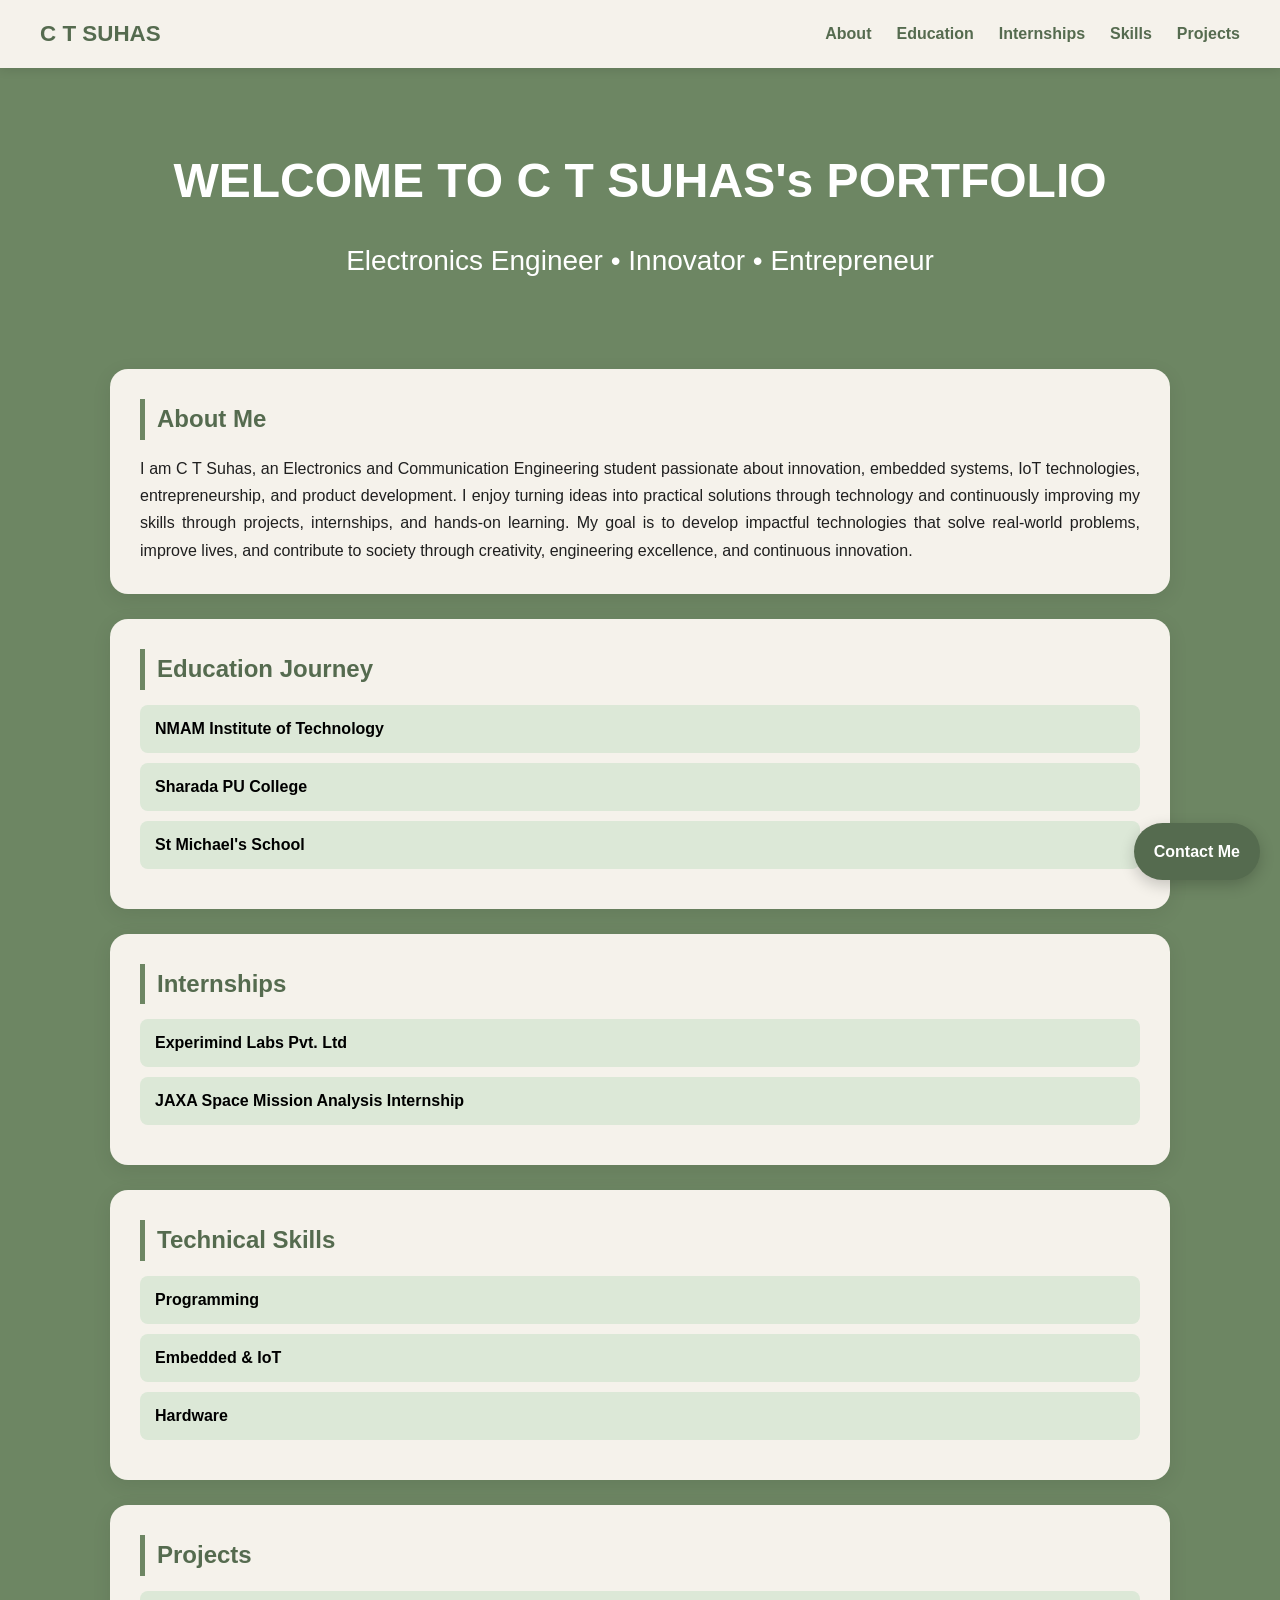
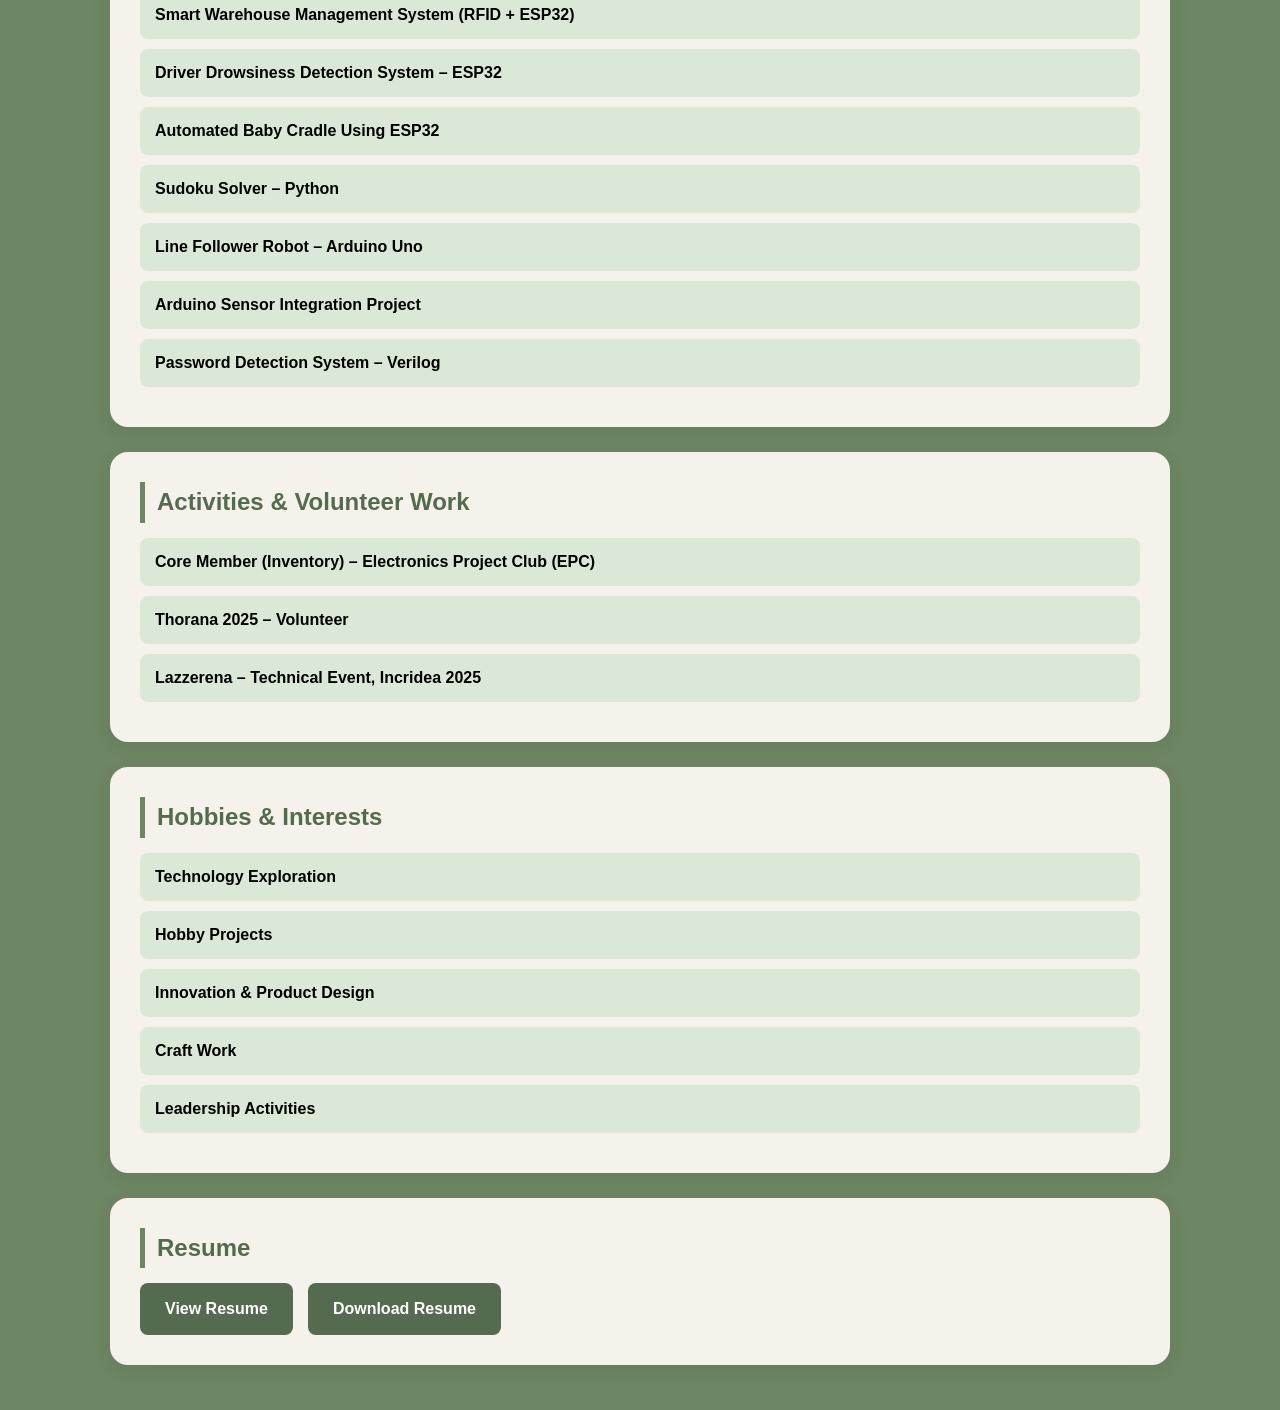
==== commit b500bc0b: "Updated portfolio and resume" ====
--- a/index.html
+++ b/index.html
@@ -809,13 +809,25 @@
 
 <h2>Resume</h2>
 
-<a href="assets/c_t_suhas_resume.pdf"
-download
-class="resume-btn">
-
-Download Resume
-
-</a>
+<div class="resume-buttons">
+
+    <a href="assets/c_t_suhas_resume.pdf"
+       target="_blank"
+       class="resume-btn">
+
+       View Resume
+
+    </a>
+
+    <a href="assets/c_t_suhas_resume.pdf"
+       download
+       class="resume-btn">
+
+       Download Resume
+
+    </a>
+
+</div>
 
 </section>
 
--- a/style.css
+++ b/style.css
@@ -305,4 +305,41 @@
 
 .contact-info p {
     color: #526d4a; /* Dark green color */
+}
+
+
+.resume-buttons{
+
+    display:flex;
+
+    gap:15px;
+
+    flex-wrap:wrap;
+
+}
+
+.resume-btn{
+
+    display:inline-block;
+
+    background:#556B4F;
+
+    color:white;
+
+    text-decoration:none;
+
+    padding:12px 25px;
+
+    border-radius:8px;
+
+    font-weight:bold;
+
+    transition:0.3s;
+
+}
+
+.resume-btn:hover{
+
+    background:#44543F;
+
 }
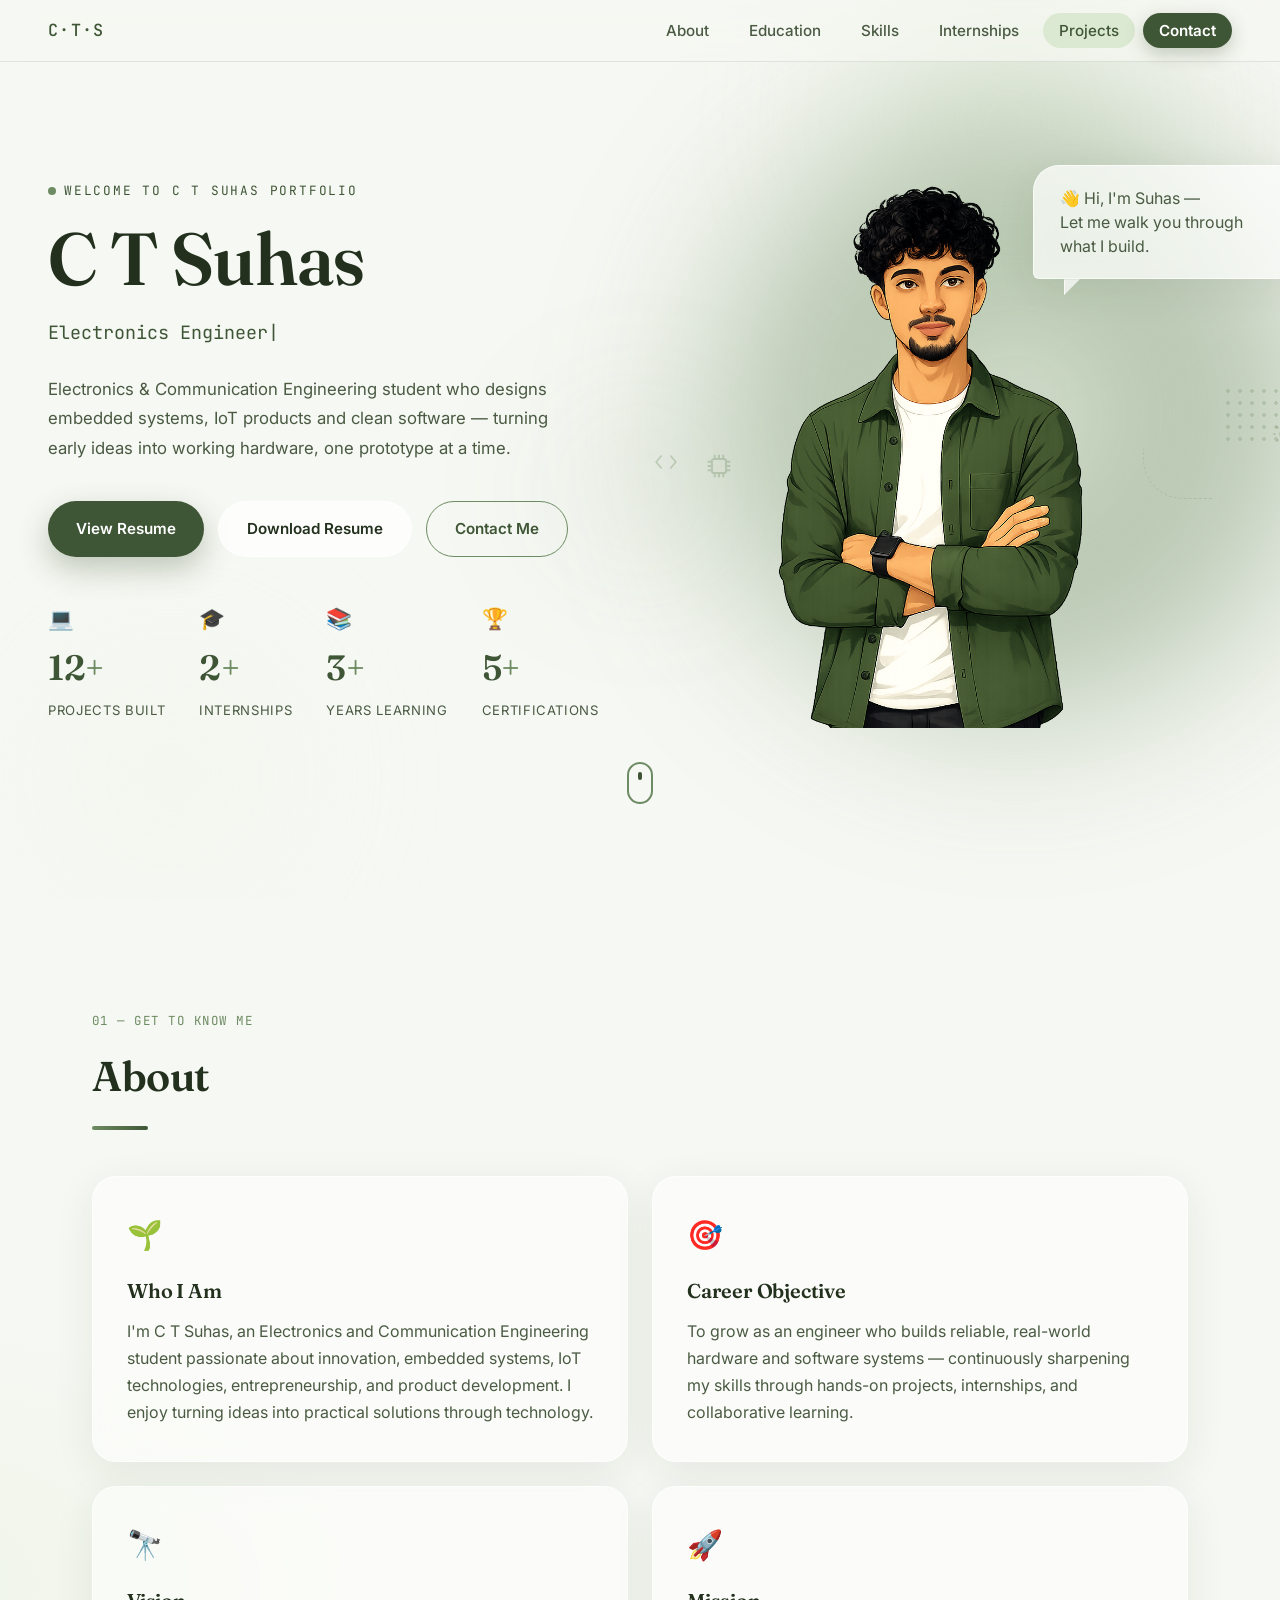
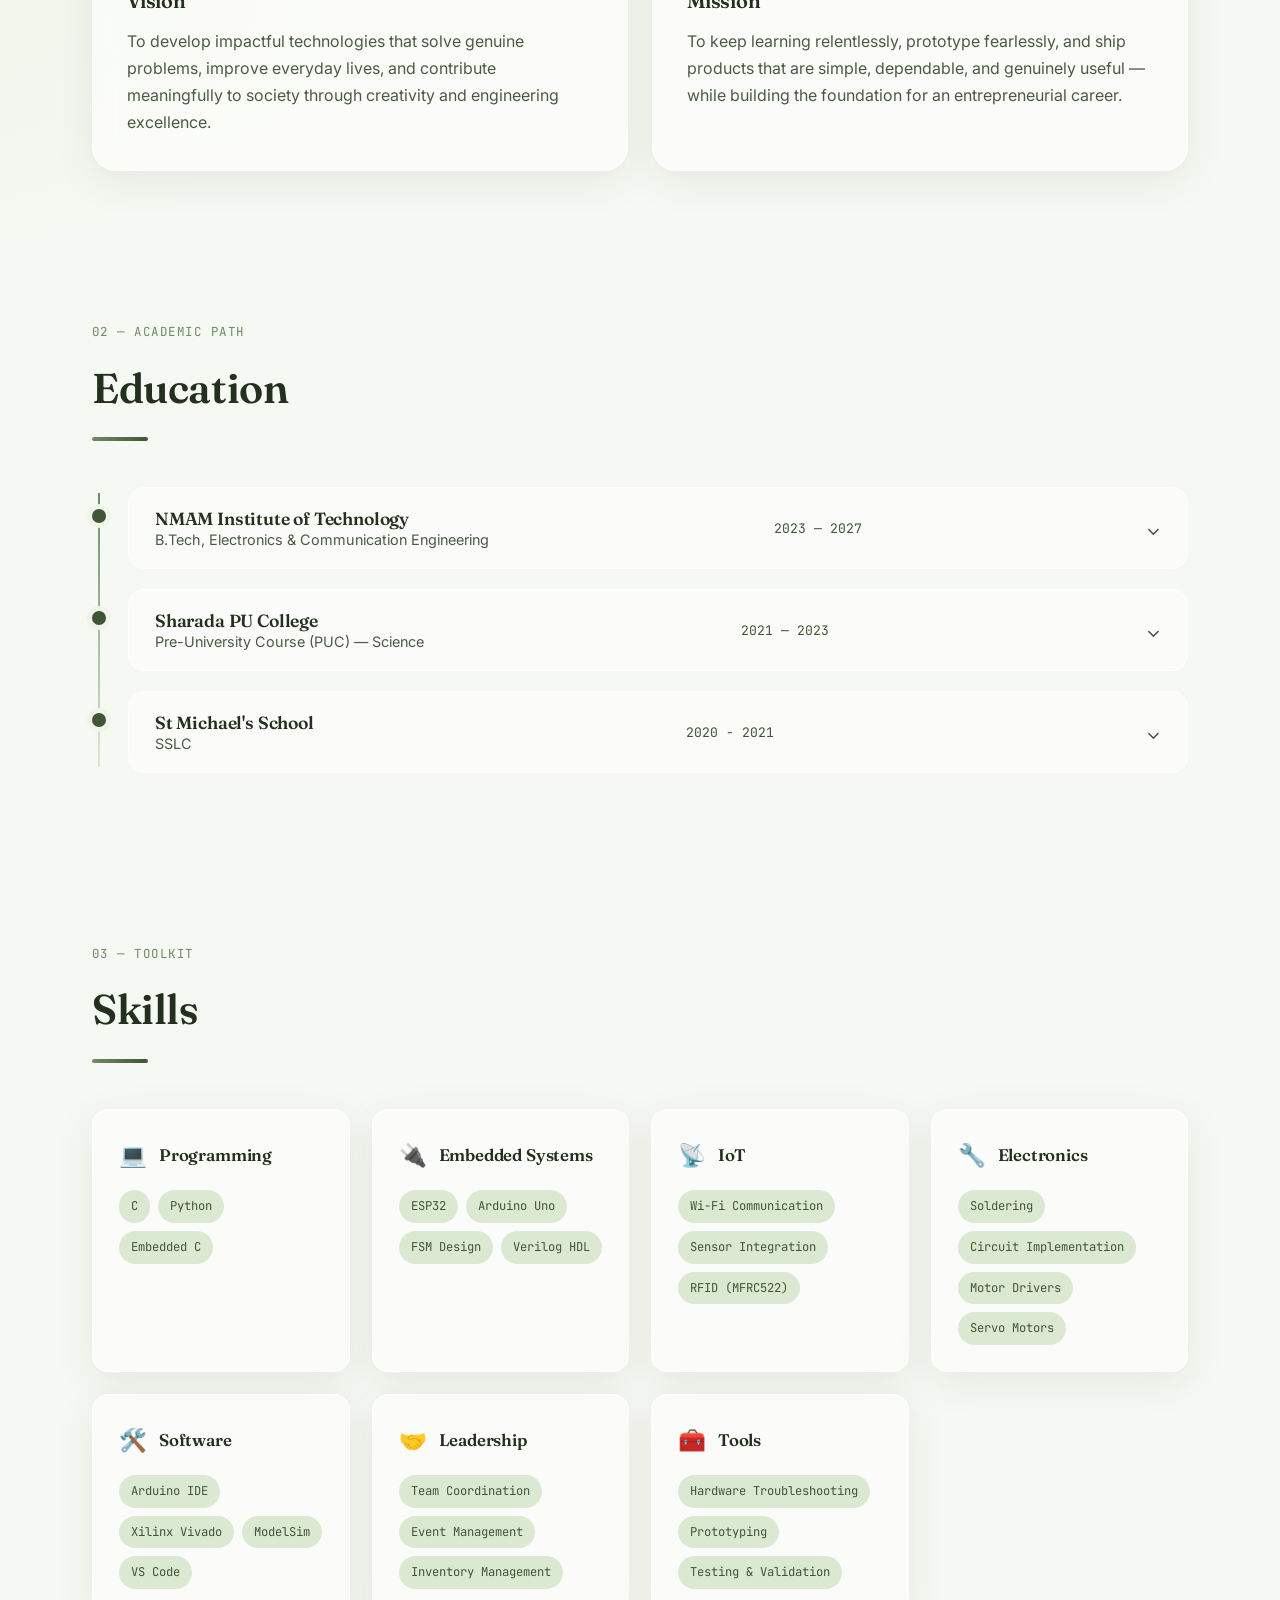
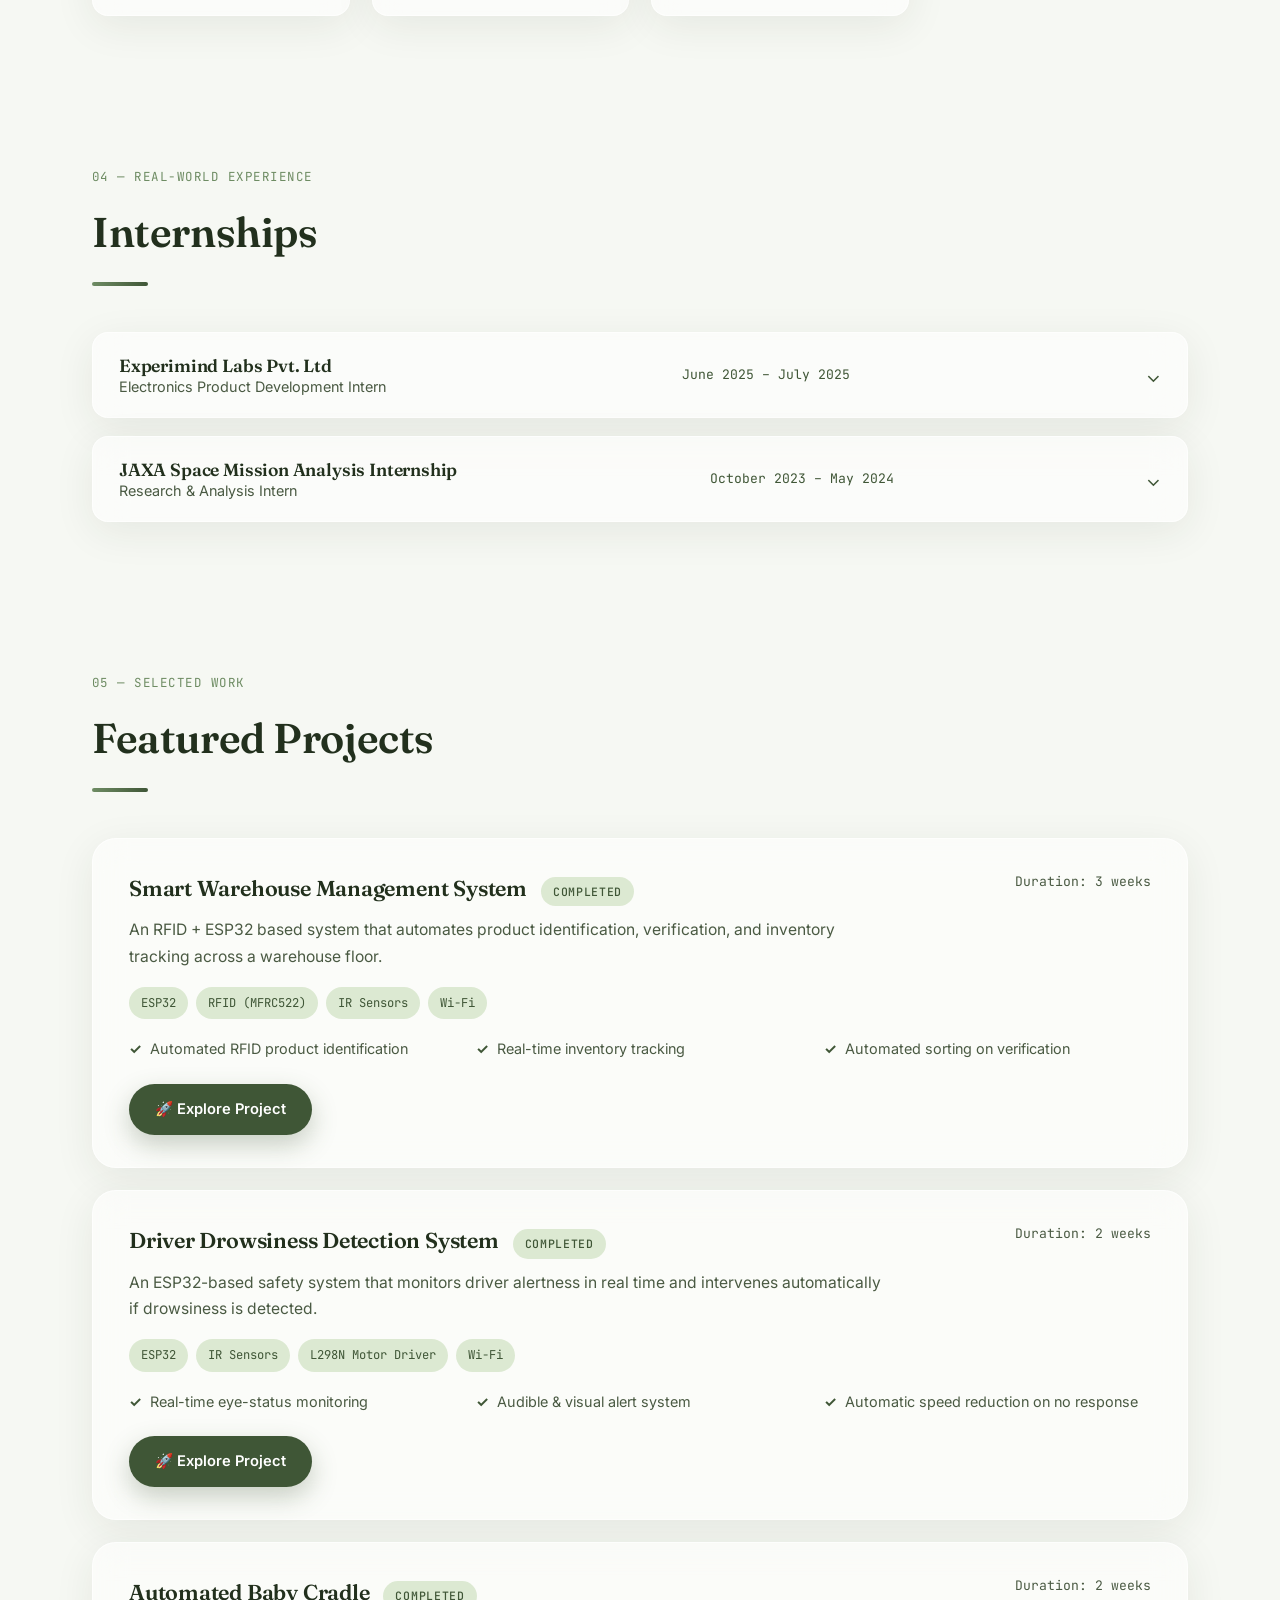
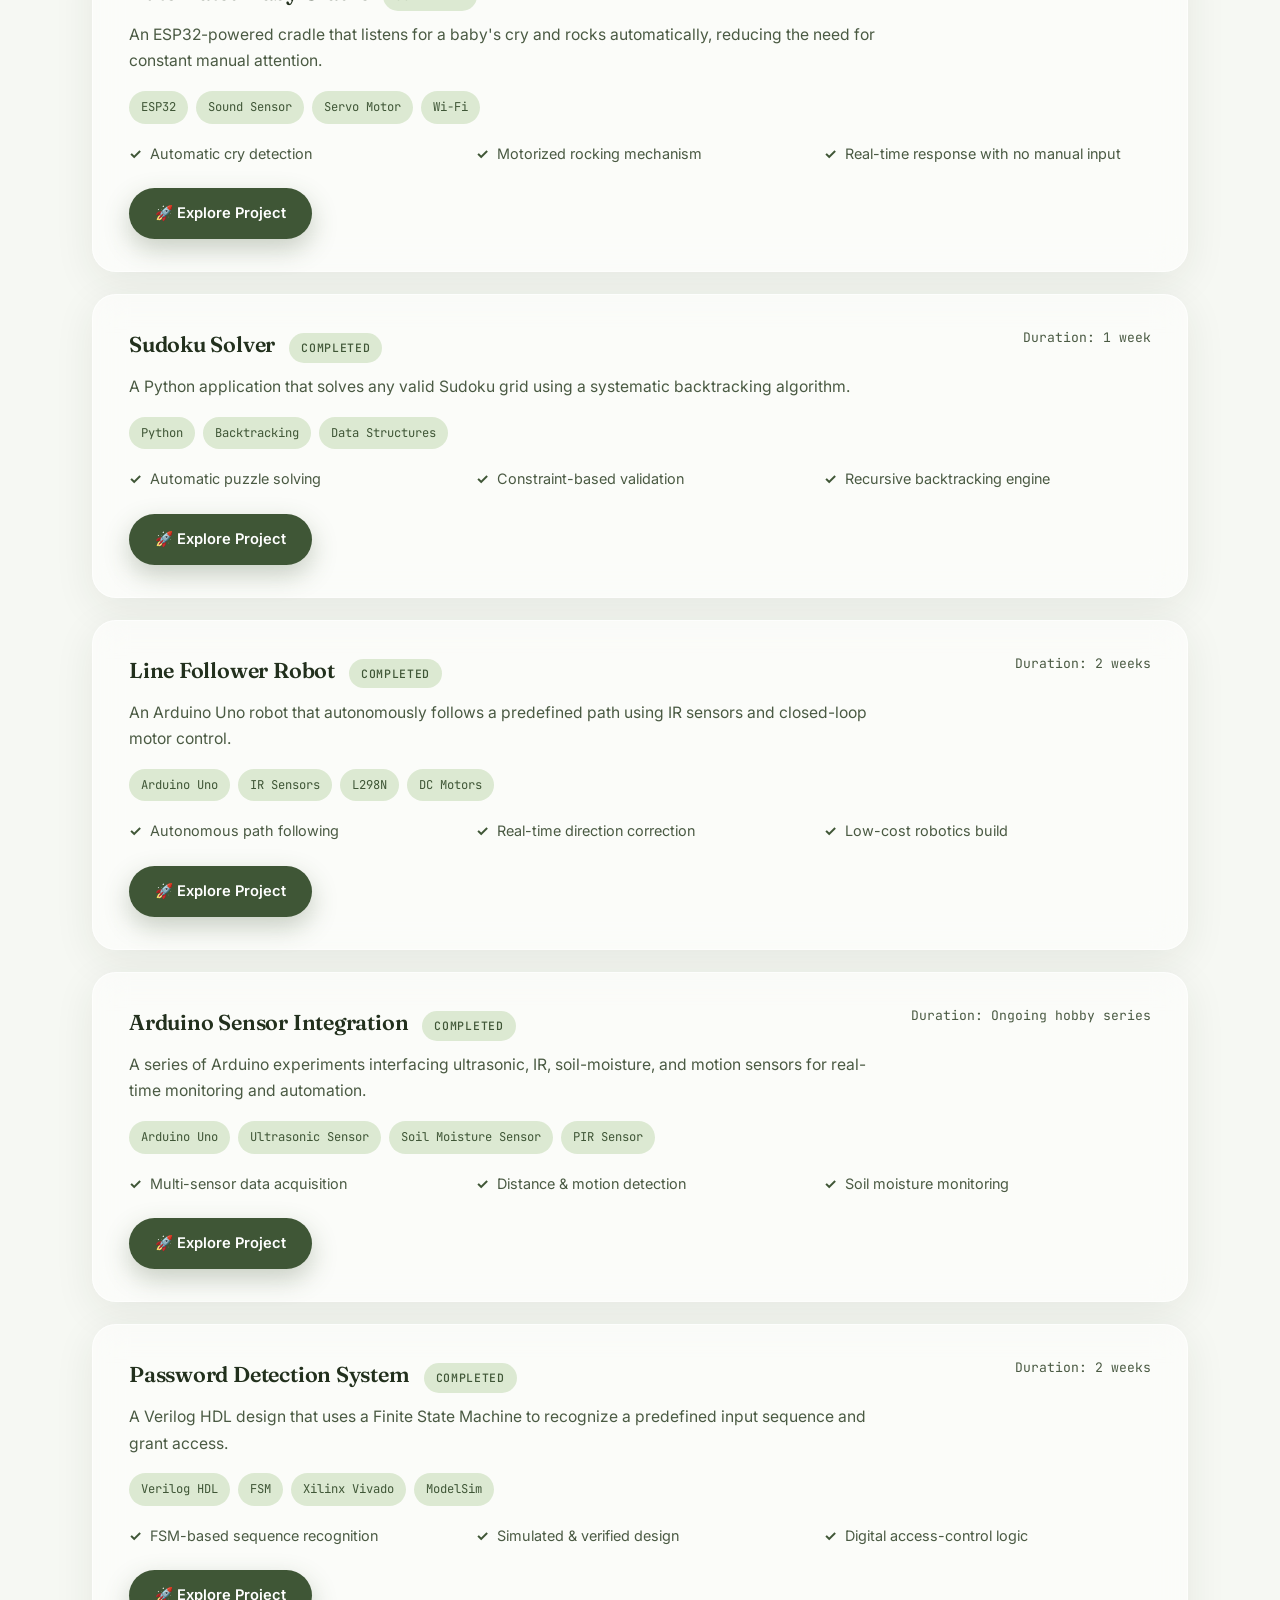
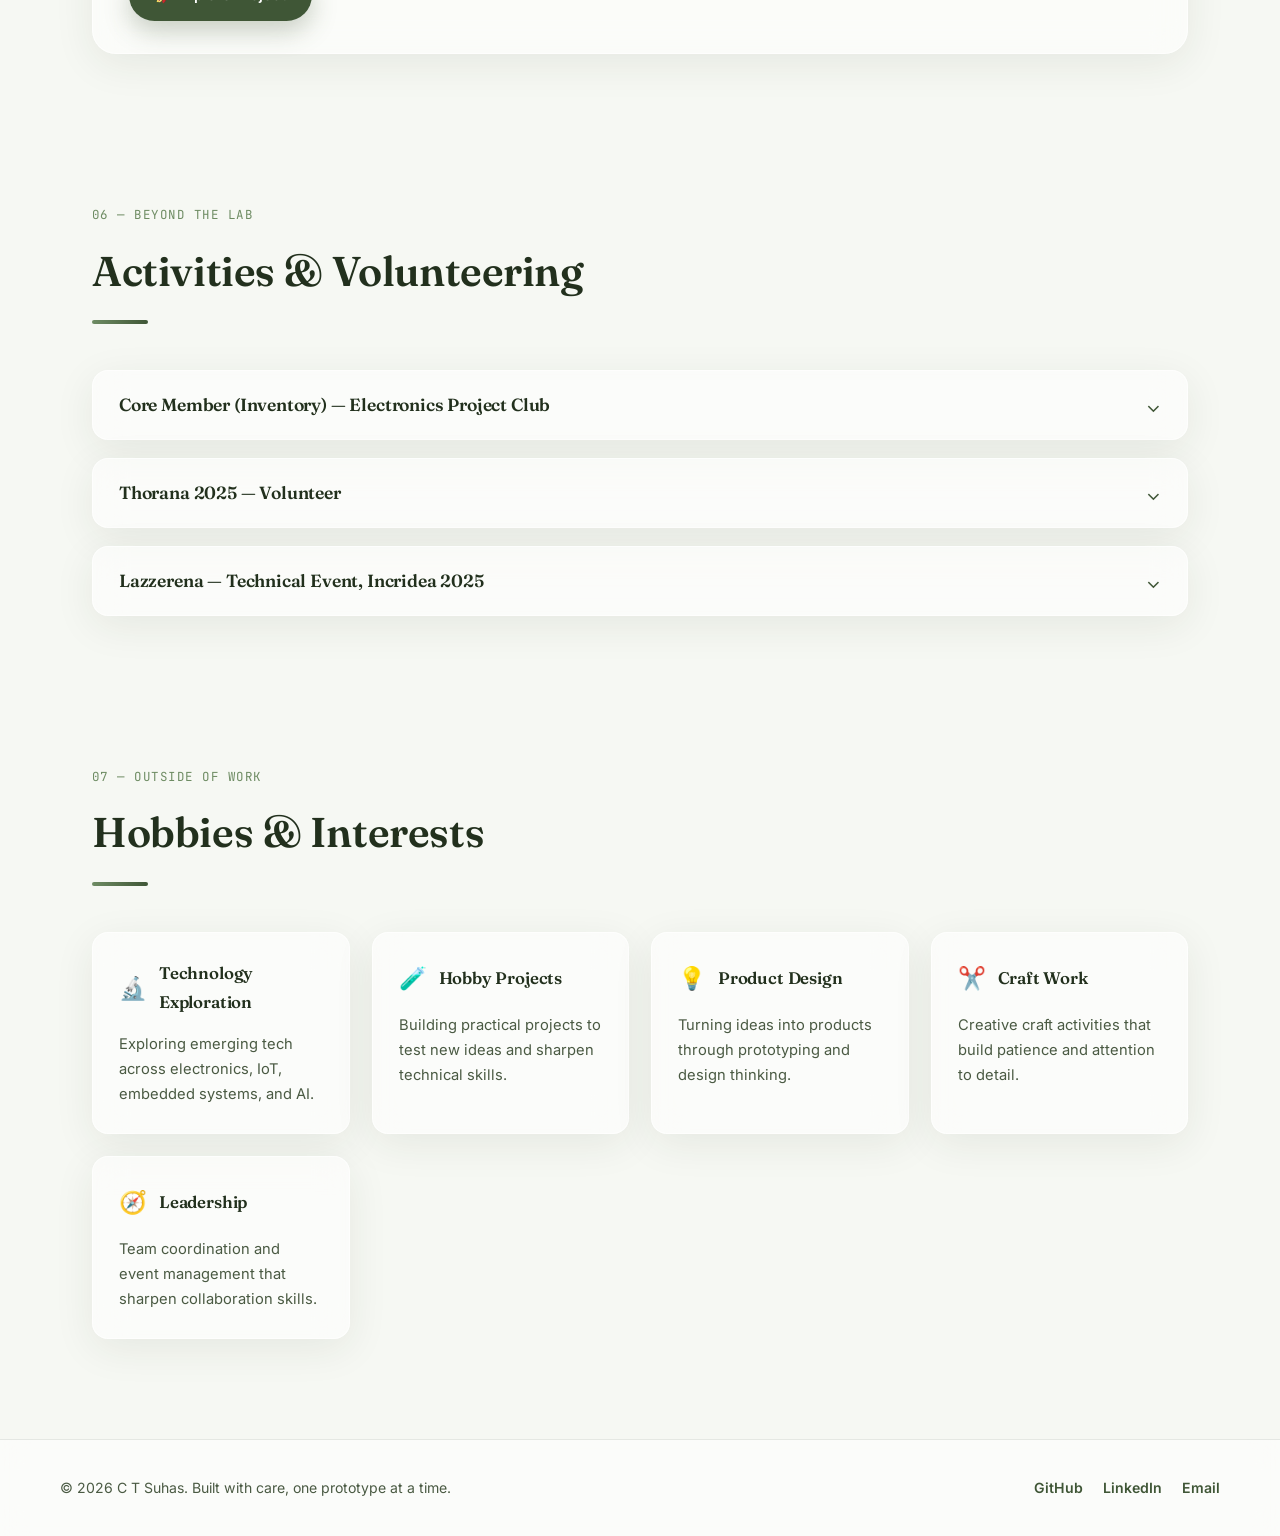
==== commit ea8a4cf0: "Add portfolio favicon" ====
--- a/index.html
+++ b/index.html
@@ -1,839 +1,593 @@
 <!DOCTYPE html>
 <html lang="en">
-
 <head>
 <meta charset="UTF-8">
 <meta name="viewport" content="width=device-width, initial-scale=1.0">
-
-<title>CT Suhas Portfolio</title>
+<meta name="description" content="C T Suhas — Electronics &amp; Communication Engineering student, embedded systems and IoT builder, product-minded engineer.">
+<title>C T Suhas — Portfolio</title>
+
+<link rel="preconnect" href="https://fonts.googleapis.com">
+<link rel="preconnect" href="https://fonts.gstatic.com" crossorigin>
+<link href="https://fonts.googleapis.com/css2?family=Fraunces:opsz,wght@9..144,300;9..144,500;9..144,600;9..144,700&family=Inter:wght@300;400;500;600;700&family=JetBrains+Mono:wght@400;500&display=swap" rel="stylesheet">
 
 <link rel="stylesheet" href="style.css">
 
-<script>
-
-function toggleSection(id){
-
-const section = document.getElementById(id);
-
-if(section.style.display === "block"){
-
-section.style.display = "none";
-
-}else{
-
-section.style.display = "block";
-
-}
-
-}
-
-</script>
-
+<link rel="preload" as="image" href="assets/hero.png">
 </head>
-
 <body>
 
+<!-- Scroll progress bar -->
+<div class="scroll-progress" id="scrollProgress"></div>
+
 <!-- FIXED NAVBAR -->
-
-<nav class="navbar">
-
-<div class="logo">
-C T SUHAS
-</div>
-
-<ul>
-
-<li><a href="#about">About</a></li>
-
-<li><a href="#education">Education</a></li>
-
-<li><a href="#internships">Internships</a></li>
-
-<li><a href="#skills">Skills</a></li>
-
-<li><a href="#projects">Projects</a></li>
-
-</ul>
-
+<nav class="navbar" id="navbar">
+  <a href="#top" class="logo">C·T·S</a>
+
+  <button class="nav-toggle" id="navToggle" aria-label="Toggle navigation" aria-expanded="false">
+    <span></span><span></span><span></span>
+  </button>
+
+  <ul class="nav-links" id="navLinks">
+    <li><a href="#about" data-nav>About</a></li>
+    <li><a href="#education" data-nav>Education</a></li>
+    <li><a href="#skills" data-nav>Skills</a></li>
+    <li><a href="#internships" data-nav>Internships</a></li>
+    <li><a href="#projects" data-nav>Projects</a></li>
+    <li><a href="contact.html" class="nav-cta">Contact</a></li>
+  </ul>
 </nav>
 
-<!-- CONTACT BUTTON -->
-
-<a href="contact.html" class="contact-btn">
-Contact Me
-</a>
-
-<!-- HEADER -->
-
-<header>
-
-<h1>
-WELCOME TO C T SUHAS's PORTFOLIO
-</h1>
-
-<p class="subtitle">
-
-<h6 class="tagline">Electronics Engineer • Innovator • Entrepreneur</h6>
-
-</p>
-
+<!-- HERO -->
+<header class="hero" id="top">
+  <div class="hero-orbs" aria-hidden="true">
+    <span class="orb orb-1"></span>
+    <span class="orb orb-2"></span>
+    <span class="orb orb-3"></span>
+  </div>
+
+  <div class="hero-inner">
+    <div class="hero-copy">
+      <p class="eyebrow">Welcome to C T Suhas Portfolio</p>
+      <h1 class="hero-name">C&nbsp;T&nbsp;Suhas</h1>
+      <p class="hero-role">
+        <span class="typing" id="typingText"></span><span class="cursor-blink">|</span>
+      </p>
+      <p class="hero-intro">
+        Electronics &amp; Communication Engineering student who designs embedded systems,
+        IoT products and clean software — turning early ideas into working hardware,
+        one prototype at a time.
+      </p>
+
+      <div class="hero-actions">
+        <a href="assets/C T_Suhas_Infosys_Resume.pdf" target="_blank" class="btn btn-primary">View Resume</a>
+        <a href="assets/C T_Suhas_Infosys_Resume.pdf" download class="btn btn-ghost">Download Resume</a>
+        <a href="contact.html" class="btn btn-outline">Contact Me</a>
+      </div>
+
+      <div class="hero-stats" id="counters">
+        <div class="stat">
+          <span class="stat-icon" aria-hidden="true">💻</span>
+          <span class="stat-num" data-count="12">0</span>
+          <span class="stat-label">Projects Built</span>
+        </div>
+        <div class="stat">
+          <span class="stat-icon" aria-hidden="true">🎓</span>
+          <span class="stat-num" data-count="2">0</span>
+          <span class="stat-label">Internships</span>
+        </div>
+        <div class="stat">
+          <span class="stat-icon" aria-hidden="true">📚</span>
+          <span class="stat-num" data-count="3">0</span>
+          <span class="stat-label">Years Learning</span>
+        </div>
+        <div class="stat">
+          <span class="stat-icon" aria-hidden="true">🏆</span>
+          <span class="stat-num" data-count="5">0</span>
+          <span class="stat-label">Certifications</span>
+        </div>
+      </div>
+    </div>
+
+    <div class="hero-visual">
+      <div class="hero-visual-deco" aria-hidden="true">
+        <span class="deco-dots"></span>
+        <svg class="deco-icon deco-chip" viewBox="0 0 24 24" fill="none" stroke="currentColor" stroke-width="1.4"><rect x="7" y="7" width="10" height="10" rx="1.5"/><path d="M9 7V4M12 7V4M15 7V4M9 20v-3M12 20v-3M15 20v-3M7 9H4M7 12H4M7 15H4M20 9h-3M20 12h-3M20 15h-3"/></svg>
+        <svg class="deco-icon deco-code" viewBox="0 0 24 24" fill="none" stroke="currentColor" stroke-width="1.6"><path d="M8 6 3 12l5 6M16 6l5 6-5 6"/></svg>
+        <svg class="deco-icon deco-gear" viewBox="0 0 24 24" fill="none" stroke="currentColor" stroke-width="1.3"><circle cx="12" cy="12" r="3.2"/><path d="M12 3v2.4M12 18.6V21M21 12h-2.4M5.4 12H3M18.1 5.9l-1.7 1.7M7.6 16.4l-1.7 1.7M18.1 18.1l-1.7-1.7M7.6 7.6 5.9 5.9"/></svg>
+        <span class="deco-curve"></span>
+      </div>
+
+      <div class="hero-avatar" id="heroAvatar">
+        <div class="hero-avatar-glow" aria-hidden="true"></div>
+        <div class="hero-avatar-frame">
+          <img src="assets/hero.png" class="hero-avatar-img" alt="C T Suhas illustrated avatar, arms crossed">
+        </div>
+
+        <div class="hero-avatar-bubble" id="heroAvatarBubble" role="status" aria-live="polite">
+          <div class="hero-avatar-bubble-float">
+            <button class="hero-avatar-bubble-close" id="heroAvatarBubbleClose" aria-label="Close message">&times;</button>
+            <p>👋 Hi, I'm Suhas —<br>Let me walk you through what I build.</p>
+          </div>
+        </div>
+      </div>
+
+      <button class="hero-avatar-mobile-toggle" id="heroAvatarMobileToggle" aria-label="Show guide message">
+        <img src="assets/hero.png" alt="C T Suhas avatar" class="hero-avatar-mobile-img">
+      </button>
+
+    </div>
+  </div>
+
+  <a href="#about" class="scroll-cue" aria-label="Scroll to About section">
+    <span></span>
+  </a>
 </header>
 
-<div class="container">
-
-<!-- ABOUT -->
-
-<section id="about" class="content-card">
-
-<h2>About Me</h2>
-
-<p>
-
-I am C T Suhas, an Electronics and Communication Engineering student passionate about innovation, embedded systems, IoT technologies, entrepreneurship, and product development. I enjoy turning ideas into practical solutions through technology and continuously improving my skills through projects, internships, and hands-on learning.
-
-My goal is to develop impactful technologies that solve real-world problems, improve lives, and contribute to society through creativity, engineering excellence, and continuous innovation.
-
-</p>
-
-</section>
-
-<!-- EDUCATION -->
-
-<section id="education" class="content-card">
-
-<h2>Education Journey</h2>
-
-<button class="accordion"
-onclick="toggleSection('edu1')">
-
-NMAM Institute of Technology
-
-</button>
-
-<div id="edu1" class="details">
-
-Bachelor of Technology in Electronics and Communication Engineering
-
-<br>
-
-2023 - 2027
-
-<br>
-
-Nitte, Karkala
-
-</div>
-
-<button class="accordion"
-onclick="toggleSection('edu2')">
-
-Sharada PU College
-
-</button>
-
-<div id="edu2" class="details">
-
-PUC
-
-<br>
-
-2021 - 2023
-
-<br>
-
-Kodial Bail, Mangalore
-
-</div>
-
-<button class="accordion"
-onclick="toggleSection('edu3')">
-
-St Michael's School
-
-</button>
-
-<div id="edu3" class="details">
-
-SSLC
-
-<br>
-
-2021
-
-<br>
-
-Madikeri
-
-</div>
-
-</section>
-
-
-<!-- INTERNSHIPS -->
-
-<section id="internships" class="content-card">
-
-<h2>Internships</h2>
-
-<button class="accordion"
-onclick="toggleSection('intern1')">
-
-Experimind Labs Pvt. Ltd
-
-</button>
-
-<div id="intern1" class="details">
-
-<h4>Electronics Product Development Intern</h4>
-<p><strong>June 2025 – July 2025</strong></p>
-
-<p>
-Gained hands-on experience in electronics product development, circuit implementation,
-hardware integration, and system testing. Contributed to prototype development,
-troubleshooting, and validation of electronic systems while collaborating on innovative
-engineering projects and real-world product development processes.
-</p>
-
-</div>
-
-<button class="accordion"
-onclick="toggleSection('intern2')">
-
-JAXA Space Mission Analysis Internship
-
-</button>
-
-<div id="intern2" class="details">
-
-<h4>Research & Analysis Intern</h4>
-<p><strong>October 2023 – May 2024</strong></p>
-
-<p>
-Conducted an in-depth study of JAXA space missions, analyzing mission success rates,
-failures, technological advancements, and key factors influencing mission outcomes.
-Explored satellite technology, robotics, risk management, and modern aerospace systems
-to gain insights into space exploration and engineering innovation.
-</p>
-
-</div>
-
-</section>
-
-<!--TECHNICAL SKILLS -->
-
-<section id="skills" class="content-card">
-
-<h2>Technical Skills</h2>
-
-<button class="accordion" onclick="toggleSection('skill1')">
-    Programming
-</button>
-
-<div id="skill1" class="details">
-    <ul style="padding-left: 30px;">
-        <li>C</li>
-        <li>Python</li>
-        <li>Embedded C</li>
-    </ul>
-</div>
-
-<button class="accordion" onclick="toggleSection('skill2')">
-    Embedded & IoT
-</button>
-
-<div id="skill2" class="details">
-    <ul style="padding-left: 30px;">
-        <li>ESP32</li>
-        <li>Arduino Uno</li>
-        <li>RFID (MFRC522)</li>
-        <li>Sensor Integration</li>
-        <li>Wi-Fi Communication</li>
-        <li>IoT Systems</li>
-    </ul>
-</div>
-
-<button class="accordion" onclick="toggleSection('skill3')">
-    Hardware
-</button>
-
-<div id="skill3" class="details">
-    <ul style="padding-left: 30px;">
-        <li>Soldering</li>
-        <li>Circuit Implementation</li>
-        <li>Hardware Troubleshooting</li>
-        <li>Servo Motors</li>
-        <li>Motor Drivers</li>
-    </ul>
-</div>
-
-</section>
-
-
-<!-- PROJECTS -->
-
-<section id="projects" class="content-card">
-
-<h2>Projects</h2>
-
-
-<button class="accordion" onclick="toggleSection('project6')">
-    Smart Warehouse Management System (RFID + ESP32)
-</button>
-
-<div id="project6" class="details">
-
-    <h4>Problem Statement</h4>
-    <p>
-        Warehouses often face challenges in manually tracking inventory and verifying products,
-        leading to errors, delays, and inefficient management.
-    </p>
-
-    <h4>Objective</h4>
-    <p>
-        To develop an automated warehouse management system using ESP32 and RFID technology
-        for product identification, verification, and inventory tracking.
-    </p>
-
-    <h4>Technologies Used</h4>
-    <ul style="padding-left: 30px;">
-        <li>ESP32</li>
-        <li>RFID Reader (MFRC522)</li>
-        <li>RFID Tags</li>
-        <li>IR Sensors</li>
-        <li>Servo Motors</li>
-        <li>LCD Display</li>
-        <li>Wi-Fi Communication</li>
-        <li>Arduino IDE</li>
-    </ul>
-
-    <h4>Description</h4>
-    <p>
-        Developed an IoT-based Smart Warehouse Management System using ESP32 and RFID technology.
-        The system automatically identifies and verifies products using RFID tags, tracks inventory
-        movement through sensors, and sorts products based on validation results.
-    </p>
-
-    <h4>Key Features</h4>
-    <ul style="padding-left: 30px;">
-        <li>RFID-based Product Identification</li>
-        <li>Automated Inventory Tracking</li>
-        <li>Product Verification</li>
-        <li>Real-Time Monitoring</li>
-        <li>Automated Product Sorting</li>
-        <li>Wi-Fi Connectivity</li>
-    </ul>
-
-    <h4>Outcome</h4>
-    <p>
-        Successfully automated product tracking and verification, improving inventory accuracy and
-        reducing manual intervention in warehouse operations.
-    </p>
-
-</div>
-
-<button class="accordion" onclick="toggleSection('project7')">
-    Driver Drowsiness Detection System – ESP32
-</button>
-
-<div id="project7" class="details">
-
-    <h4>Problem Statement</h4>
-    <p>
-        Driver fatigue and drowsiness are major causes of road accidents worldwide.
-        Many accidents occur because drivers fail to recognize signs of sleepiness while driving,
-        leading to delayed reactions and loss of vehicle control.
-    </p>
-
-    <h4>Objective</h4>
-    <p>
-        To develop a smart driver safety system that detects driver drowsiness in real time
-        and provides alerts to prevent accidents and improve road safety.
-    </p>
-
-    <h4>Technologies Used</h4>
-    <ul style="padding-left: 30px;">
-        <li>ESP32</li>
-        <li>IR Sensors</li>
-        <li>Buzzer</li>
-        <li>LED Indicators</li>
-        <li>DC Motors</li>
-        <li>L298N Motor Driver</li>
-        <li>Wi-Fi Communication</li>
-        <li>Arduino IDE</li>
-    </ul>
-
-    <h4>Description</h4>
-    <p>
-        Developed an ESP32-based Driver Drowsiness Detection System that continuously monitors
-        the driver's eye status using IR sensors. When signs of drowsiness are detected, the
-        system activates visual and audible alerts to regain the driver's attention. If the
-        driver fails to respond, the system automatically reduces vehicle speed, activates
-        emergency indicators, and can send notifications through wireless communication to
-        enhance road safety.
-    </p>
-
-    <h4>Key Features</h4>
-    <ul style="padding-left: 30px;">
-        <li>Real-Time Drowsiness Detection</li>
-        <li>Audible and Visual Alerts</li>
-        <li>Automatic Vehicle Speed Reduction</li>
-        <li>Emergency Warning System</li>
-        <li>ESP32-Based Control System</li>
-        <li>Enhanced Driver Safety</li>
-    </ul>
-
-    <h4>Outcome</h4>
-    <p>
-        Successfully developed a smart safety system capable of detecting driver drowsiness
-        and initiating preventive actions, contributing to accident prevention and improved
-        road safety.
-    </p>
-
-</div>
-
-<button class="accordion" onclick="toggleSection('project8')">
-    Automated Baby Cradle Using ESP32
-</button>
-
-<div id="project8" class="details">
-
-    <h4>Problem Statement</h4>
-    <p>
-        Parents often face difficulty continuously monitoring and soothing infants,
-        especially during sleep hours. Manual rocking of the cradle can be time-consuming
-        and may not always be possible when parents are occupied.
-    </p>
-
-    <h4>Objective</h4>
-    <p>
-        To develop an IoT-based automated baby cradle that detects a baby's cry and
-        automatically rocks the cradle to provide comfort and reduce parental effort.
-    </p>
-
-    <h4>Technologies Used</h4>
-    <ul style="padding-left: 30px;">
-        <li>ESP32</li>
-        <li>Sound Sensor / Microphone Module</li>
-        <li>Servo Motor</li>
-        <li>Wi-Fi Communication</li>
-        <li>Power Supply Module</li>
-        <li>Arduino IDE</li>
-    </ul>
-
-    <h4>Description</h4>
-    <p>
-        Developed an ESP32-based automated baby cradle system that continuously monitors
-        a baby's crying patterns using a sound sensor. When a cry is detected, the ESP32
-        activates a motorized rocking mechanism to gently move the cradle and soothe the
-        baby. The system automates infant care, improves comfort, and reduces the need
-        for constant manual intervention by parents.
-    </p>
-
-    <h4>Key Features</h4>
-    <ul style="padding-left: 30px;">
-        <li>Automatic Cry Detection</li>
-        <li>Motorized Cradle Rocking</li>
-        <li>ESP32-Based Control System</li>
-        <li>Real-Time Response</li>
-        <li>Reduced Parental Effort</li>
-        <li>Improved Infant Comfort</li>
-    </ul>
-
-    <h4>Outcome</h4>
-    <p>
-        Successfully developed an automated baby cradle capable of detecting a baby's cry
-        and initiating automatic rocking, providing a smart and efficient solution for
-        infant care and comfort.
-    </p>
-
-</div>
-
-<button class="accordion" onclick="toggleSection('project9')">
-    Sudoku Solver – Python
-</button>
-
-<div id="project9" class="details">
-
-    <h4>Problem Statement</h4>
-    <p>
-        Solving Sudoku puzzles manually can be time-consuming and challenging,
-        especially for complex puzzles that require extensive logical reasoning
-        and trial-and-error approaches.
-    </p>
-
-    <h4>Objective</h4>
-    <p>
-        To develop a Python-based application capable of automatically solving
-        Sudoku puzzles using efficient algorithms and logical problem-solving techniques.
-    </p>
-
-    <h4>Technologies Used</h4>
-    <ul style="padding-left: 30px;">
-        <li>Python</li>
-        <li>Backtracking Algorithm</li>
-        <li>Data Structures</li>
-        <li>Visual Studio Code</li>
-    </ul>
-
-    <h4>Description</h4>
-    <p>
-        Developed a Sudoku Solver application in Python using the Backtracking
-        Algorithm. The program systematically analyzes the puzzle, identifies
-        valid number placements, and recursively solves the grid while ensuring
-        all Sudoku constraints are satisfied. The project demonstrates strong
-        problem-solving, algorithm design, and logical reasoning skills.
-    </p>
-
-    <h4>Key Features</h4>
-    <ul style="padding-left: 30px;">
-        <li>Automatic Sudoku Puzzle Solving</li>
-        <li>Backtracking-Based Solution Approach</li>
-        <li>Efficient Constraint Validation</li>
-        <li>Error-Free Puzzle Completion</li>
-        <li>Logical and Recursive Problem Solving</li>
-        <li>User-Friendly Program Structure</li>
-    </ul>
-
-    <h4>Outcome</h4>
-    <p>
-        Successfully developed a Python application capable of solving Sudoku
-        puzzles accurately and efficiently, demonstrating proficiency in
-        algorithms, recursion, and software development.
-    </p>
-
-</div>
-
-<button class="accordion" onclick="toggleSection('project10')">
-    Line Follower Robot – Arduino Uno
-</button>
-
-<div id="project10" class="details">
-
-    <h4>Problem Statement</h4>
-    <p>
-        Autonomous navigation is a fundamental concept in robotics. Industries and
-        automation systems require robots that can follow predefined paths accurately
-        without human intervention to improve efficiency and reduce operational costs.
-    </p>
-
-    <h4>Objective</h4>
-    <p>
-        To design and develop an autonomous line follower robot capable of detecting
-        and following a predefined path using sensors and motor control techniques.
-    </p>
-
-    <h4>Technologies Used</h4>
-    <ul style="padding-left: 30px;">
-        <li>Arduino Uno</li>
-        <li>IR Sensors</li>
-        <li>L298N Motor Driver</li>
-        <li>DC Motors</li>
-        <li>Robot Chassis</li>
-        <li>Arduino IDE</li>
-    </ul>
-
-    <h4>Description</h4>
-    <p>
-        Developed an Arduino-based autonomous line follower robot that uses IR sensors
-        to detect and follow a predefined path. The sensor data is processed by the
-        Arduino Uno, which continuously adjusts motor speeds and directions through
-        the motor driver to maintain accurate path tracking. The project demonstrates
-        concepts of robotics, sensor integration, motor control, and autonomous navigation.
-    </p>
-
-    <h4>Key Features</h4>
-    <ul style="padding-left: 30px;">
-        <li>Autonomous Path Following</li>
-        <li>IR Sensor-Based Line Detection</li>
-        <li>Real-Time Direction Correction</li>
-        <li>Efficient Motor Control</li>
-        <li>Arduino-Based Processing</li>
-        <li>Low-Cost Robotics Solution</li>
-    </ul>
-
-    <h4>Outcome</h4>
-    <p>
-        Successfully developed an autonomous robot capable of accurately following
-        a predefined path, demonstrating practical skills in embedded systems,
-        robotics, sensor interfacing, and control systems.
-    </p>
-
-</div>
-
-<button class="accordion" onclick="toggleSection('project11')">
-    Arduino Sensor Integration Project
-</button>
-
-<div id="project11" class="details">
-
-    <h4>Problem Statement</h4>
-    <p>
-        Modern automation and monitoring systems rely on various sensors to collect
-        real-time data from their surroundings. Understanding how different sensors
-        operate and interact with microcontrollers is essential for developing smart
-        embedded and IoT solutions.
-    </p>
-
-    <h4>Objective</h4>
-    <p>
-        To study and implement the interfacing of multiple sensors with Arduino Uno
-        for real-time data acquisition, monitoring, and automation applications.
-    </p>
-
-    <h4>Technologies Used</h4>
-    <ul style="padding-left: 30px;">
-        <li>Arduino Uno</li>
-        <li>Ultrasonic Sensor</li>
-        <li>IR Sensor</li>
-        <li>Soil Moisture Sensor</li>
-        <li>PIR Motion Sensor</li>
-        <li>Arduino IDE</li>
-    </ul>
-
-    <h4>Description</h4>
-    <p>
-        Developed multiple Arduino-based applications by interfacing various sensors,
-        including ultrasonic, IR, soil moisture, and motion sensors. The project
-        involved acquiring sensor data, processing inputs through Arduino Uno, and
-        implementing basic automation and monitoring functionalities. This project
-        provided hands-on experience in sensor interfacing, embedded programming,
-        circuit development, and real-time data processing.
-    </p>
-
-    <h4>Key Features</h4>
-    <ul style="padding-left: 30px;">
-        <li>Multi-Sensor Integration</li>
-        <li>Real-Time Data Acquisition</li>
-        <li>Distance Measurement</li>
-        <li>Motion Detection</li>
-        <li>Soil Moisture Monitoring</li>
-        <li>Embedded System Development</li>
-    </ul>
-
-    <h4>Outcome</h4>
-    <p>
-        Successfully implemented and tested multiple sensor-based applications,
-        gaining practical knowledge in sensor interfacing, embedded systems,
-        automation, and Arduino programming.
-    </p>
-
-</div>
-
-<button class="accordion" onclick="toggleSection('project12')">
-    Password Detection System – Verilog
-</button>
-
-<div id="project12" class="details">
-
-    <h4>Problem Statement</h4>
-    <p>
-        Secure access control systems require reliable methods to verify user credentials
-        before granting access. Traditional systems must accurately detect predefined
-        password sequences while preventing unauthorized access.
-    </p>
-
-    <h4>Objective</h4>
-    <p>
-        To design and implement a digital password detection system using Verilog and
-        Finite State Machine (FSM) concepts for sequence recognition and access control.
-    </p>
-
-    <h4>Technologies Used</h4>
-    <ul style="padding-left: 30px;">
-        <li>Verilog HDL</li>
-        <li>Finite State Machine (FSM)</li>
-        <li>Digital Logic Design</li>
-        <li>ModelSim / Simulation Tools</li>
-        <li>Xilinx Vivado</li>
-    </ul>
-
-    <h4>Description</h4>
-    <p>
-        Developed a password detection system using Verilog HDL based on Finite State
-        Machine (FSM) architecture. The system continuously monitors input sequences and
-        transitions between states to detect a predefined password pattern. Upon successful
-        detection, the system generates an output signal indicating authorized access.
-        The project demonstrates digital system design, state machine implementation,
-        hardware description language programming, and simulation-based verification.
-    </p>
-
-    <h4>Key Features</h4>
-    <ul style="padding-left: 30px;">
-        <li>FSM-Based Password Detection</li>
-        <li>Sequence Recognition Logic</li>
-        <li>Real-Time Input Monitoring</li>
-        <li>Authorized Access Indication</li>
-        <li>Verilog HDL Implementation</li>
-        <li>Simulation and Verification</li>
-    </ul>
-
-    <h4>Outcome</h4>
-    <p>
-        Successfully designed and simulated a digital password detection system capable
-        of recognizing predefined input sequences, demonstrating proficiency in Verilog,
-        FSM design, digital electronics, and hardware system development.
-    </p>
-
-</div>
-
-</section>
-
-<!-- ACTIVITIES -->
-
-<section id="activities" class="content-card">
-    <h2>Activities & Volunteer Work</h2>
-
-
-<button class="accordion" onclick="toggleSection('activity1')">
-    Core Member (Inventory) – Electronics Project Club (EPC)
-</button>
-
-<div id="activity1" class="details">
-
-    <h4>Role & Responsibilities</h4>
-
-    <p>
-        Served as a Core Member of the Electronics Project Club (EPC), responsible for
-        managing the inventory of electronic components, tools, and project resources.
-        Ensured the availability and proper organization of equipment required for
-        technical projects, workshops, and club activities. Collaborated with team
-        members to support project development and promote a productive learning
-        environment.
-    </p>
-
-</div>
-
-<button class="accordion" onclick="toggleSection('activity2')">
-    Thorana 2025 – Volunteer
-</button>
-
-<div id="activity2" class="details">
-
-    <h4>Event Management & Coordination</h4>
-
-    <p>
-        Actively contributed to the successful organization and execution of Thorana 2025,
-        a major cultural and technical event at NMAM Institute of Technology. Assisted in
-        event coordination, participant management, logistics, and on-site operations,
-        ensuring smooth conduct of various activities and programs throughout the festival.
-    </p>
-
-</div>
-
-<button class="accordion" onclick="toggleSection('activity3')">
-    Lazzerena – Technical Event, Incridea 2025
-</button>
-
-<div id="activity3" class="details">
-
-    <h4>Technical Event Volunteer</h4>
-
-    <p>
-        Participated in Lazzerena, a technical event conducted during Incridea 2025.
-        Assisted in event setup, participant coordination, technical support, and overall
-        event management. Developed teamwork, communication, and organizational skills
-        while contributing to the successful execution of the competition.
-    </p>
-
-</div>
-
-</section>
-
-<!-- Hobbies & Interests -->
-
-<section id="hobbies" class="content-card">
-
-<h2>Hobbies & Interests</h2>
-
-<button class="accordion" onclick="toggleSection('hobby1')">
-    Technology Exploration
-</button>
-
-<div id="hobby1" class="details">
-    <p>
-        Passionate about exploring emerging technologies, electronics, IoT, embedded systems,
-        artificial intelligence, and innovative engineering solutions.
-    </p>
-</div>
-
-<button class="accordion" onclick="toggleSection('hobby2')">
-    Hobby Projects
-</button>
-
-<div id="hobby2" class="details">
-    <p>
-        Enjoy building practical electronics and software projects to experiment with new
-        ideas, enhance technical skills, and solve real-world problems.
-    </p>
-</div>
-
-<button class="accordion" onclick="toggleSection('hobby3')">
-    Innovation & Product Design
-</button>
-
-<div id="hobby3" class="details">
-    <p>
-        Interested in transforming ideas into impactful products through creative thinking,
-        prototyping, and engineering design methodologies.
-    </p>
-</div>
-
-<button class="accordion" onclick="toggleSection('hobby4')">
-    Craft Work
-</button>
-
-<div id="hobby4" class="details">
-    <p>
-        Enjoy creative craft activities that improve attention to detail, patience,
-        problem-solving, and design skills.
-    </p>
-</div>
-
-<button class="accordion" onclick="toggleSection('hobby5')">
-    Leadership Activities
-</button>
-
-<div id="hobby5" class="details">
-    <p>
-        Actively participate in leadership roles, team coordination, event management,
-        and collaborative activities that strengthen communication and organizational skills.
-    </p>
-</div>
-
-</section>
-
-
-<!-- RESUME -->
-
-<section class="content-card">
-
-<h2>Resume</h2>
-
-<div class="resume-buttons">
-
-    <a href="assets/c_t_suhas_resume.pdf"
-       target="_blank"
-       class="resume-btn">
-
-       View Resume
-
-    </a>
-
-    <a href="assets/c_t_suhas_resume.pdf"
-       download
-       class="resume-btn">
-
-       Download Resume
-
-    </a>
-
-</div>
-
-</section>
-
-</div>
+<main class="container">
+
+  <!-- ABOUT -->
+  <section id="about" class="section">
+    <p class="section-eyebrow">01 — Get to know me</p>
+    <h2 class="section-title">About</h2>
+
+    <div class="about-grid">
+      <div class="about-card reveal">
+        <div class="about-icon">🌱</div>
+        <h3>Who I Am</h3>
+        <p>
+          I'm C T Suhas, an Electronics and Communication Engineering student passionate about
+          innovation, embedded systems, IoT technologies, entrepreneurship, and product development.
+          I enjoy turning ideas into practical solutions through technology.
+        </p>
+      </div>
+
+      <div class="about-card reveal">
+        <div class="about-icon">🎯</div>
+        <h3>Career Objective</h3>
+        <p>
+          To grow as an engineer who builds reliable, real-world hardware and software systems —
+          continuously sharpening my skills through hands-on projects, internships, and collaborative
+          learning.
+        </p>
+      </div>
+
+      <div class="about-card reveal">
+        <div class="about-icon">🔭</div>
+        <h3>Vision</h3>
+        <p>
+          To develop impactful technologies that solve genuine problems, improve everyday lives,
+          and contribute meaningfully to society through creativity and engineering excellence.
+        </p>
+      </div>
+
+      <div class="about-card reveal">
+        <div class="about-icon">🚀</div>
+        <h3>Mission</h3>
+        <p>
+          To keep learning relentlessly, prototype fearlessly, and ship products that are simple,
+          dependable, and genuinely useful — while building the foundation for an entrepreneurial career.
+        </p>
+      </div>
+    </div>
+  </section>
+
+  <!-- EDUCATION -->
+  <section id="education" class="section">
+    <p class="section-eyebrow">02 — Academic path</p>
+    <h2 class="section-title">Education</h2>
+
+    <div class="timeline">
+
+      <div class="timeline-item reveal">
+        <div class="timeline-dot"></div>
+        <button class="timeline-header" data-accordion="edu1" aria-expanded="false">
+          <div>
+            <h3>NMAM Institute of Technology</h3>
+            <p class="timeline-sub">B.Tech, Electronics &amp; Communication Engineering</p>
+          </div>
+          <span class="timeline-meta">2023 — 2027</span>
+          <span class="chevron">⌄</span>
+        </button>
+        <div class="timeline-body" id="edu1">
+          <div class="timeline-body-inner">
+            <p><strong>Location:</strong> Nitte, Karkala</p>
+            <p><strong>Degree:</strong> Bachelor of Technology in Electronics and Communication Engineering</p>
+            <p><strong>Highlights:</strong> Core member of the Electronics Project Club, active in hands-on embedded systems and IoT project work alongside coursework.</p>
+          </div>
+        </div>
+      </div>
+
+      <div class="timeline-item reveal">
+        <div class="timeline-dot"></div>
+        <button class="timeline-header" data-accordion="edu2" aria-expanded="false">
+          <div>
+            <h3>Sharada PU College</h3>
+            <p class="timeline-sub">Pre-University Course (PUC) — Science</p>
+          </div>
+          <span class="timeline-meta">2021 — 2023</span>
+          <span class="chevron">⌄</span>
+        </button>
+        <div class="timeline-body" id="edu2">
+          <div class="timeline-body-inner">
+            <p><strong>Location:</strong> Kodial Bail, Mangalore</p>
+            <p><strong>Focus:</strong> Physics, Chemistry, Mathematics — building the foundation for engineering studies.</p>
+          </div>
+        </div>
+      </div>
+
+      <div class="timeline-item reveal">
+        <div class="timeline-dot"></div>
+        <button class="timeline-header" data-accordion="edu3" aria-expanded="false">
+          <div>
+            <h3>St Michael's School</h3>
+            <p class="timeline-sub">SSLC</p>
+          </div>
+          <span class="timeline-meta">2020 - 2021</span>
+          <span class="chevron">⌄</span>
+        </button>
+        <div class="timeline-body" id="edu3">
+          <div class="timeline-body-inner">
+            <p><strong>Location:</strong> Madikeri</p>
+            <p><strong>Achievements:</strong> Completed secondary schooling with a strong foundation in mathematics and science.</p>
+          </div>
+        </div>
+      </div>
+
+    </div>
+  </section>
+
+  <!-- SKILLS -->
+  <section id="skills" class="section">
+    <p class="section-eyebrow">03 — Toolkit</p>
+    <h2 class="section-title">Skills</h2>
+
+    <div class="skills-grid">
+
+      <div class="skill-card reveal">
+        <div class="skill-card-head">
+          <span class="skill-icon">💻</span>
+          <h3>Programming</h3>
+        </div>
+        <div class="skill-tags">
+          <span>C</span><span>Python</span><span>Embedded C</span>
+        </div>
+      </div>
+
+      <div class="skill-card reveal">
+        <div class="skill-card-head">
+          <span class="skill-icon">🔌</span>
+          <h3>Embedded Systems</h3>
+        </div>
+        <div class="skill-tags">
+          <span>ESP32</span><span>Arduino Uno</span><span>FSM Design</span><span>Verilog HDL</span>
+        </div>
+      </div>
+
+      <div class="skill-card reveal">
+        <div class="skill-card-head">
+          <span class="skill-icon">📡</span>
+          <h3>IoT</h3>
+        </div>
+        <div class="skill-tags">
+          <span>Wi-Fi Communication</span><span>Sensor Integration</span><span>RFID (MFRC522)</span>
+        </div>
+      </div>
+
+      <div class="skill-card reveal">
+        <div class="skill-card-head">
+          <span class="skill-icon">🔧</span>
+          <h3>Electronics</h3>
+        </div>
+        <div class="skill-tags">
+          <span>Soldering</span><span>Circuit Implementation</span><span>Motor Drivers</span><span>Servo Motors</span>
+        </div>
+      </div>
+
+      <div class="skill-card reveal">
+        <div class="skill-card-head">
+          <span class="skill-icon">🛠️</span>
+          <h3>Software</h3>
+        </div>
+        <div class="skill-tags">
+          <span>Arduino IDE</span><span>Xilinx Vivado</span><span>ModelSim</span><span>VS Code</span>
+        </div>
+      </div>
+
+      <div class="skill-card reveal">
+        <div class="skill-card-head">
+          <span class="skill-icon">🤝</span>
+          <h3>Leadership</h3>
+        </div>
+        <div class="skill-tags">
+          <span>Team Coordination</span><span>Event Management</span><span>Inventory Management</span>
+        </div>
+      </div>
+
+      <div class="skill-card reveal">
+        <div class="skill-card-head">
+          <span class="skill-icon">🧰</span>
+          <h3>Tools</h3>
+        </div>
+        <div class="skill-tags">
+          <span>Hardware Troubleshooting</span><span>Prototyping</span><span>Testing &amp; Validation</span>
+        </div>
+      </div>
+
+    </div>
+  </section>
+
+  <!-- INTERNSHIPS -->
+  <section id="internships" class="section">
+    <p class="section-eyebrow">04 — Real-world experience</p>
+    <h2 class="section-title">Internships</h2>
+
+    <div class="cards-stack">
+
+      <article class="expand-card reveal">
+        <button class="expand-header" data-accordion="intern1" aria-expanded="false">
+          <div>
+            <h3>Experimind Labs Pvt. Ltd</h3>
+            <p class="expand-sub">Electronics Product Development Intern</p>
+          </div>
+          <span class="expand-meta">June 2025 – July 2025</span>
+          <span class="chevron">⌄</span>
+        </button>
+        <div class="expand-body" id="intern1">
+          <div class="expand-body-inner">
+            <h4>Responsibilities</h4>
+            <ul>
+              <li>Circuit implementation and hardware integration for electronic products</li>
+              <li>Prototype development, troubleshooting, and system testing</li>
+              <li>Validation of electronic systems in collaboration with the engineering team</li>
+            </ul>
+            <h4>Technologies Used</h4>
+            <div class="skill-tags"><span>Circuit Design</span><span>Hardware Integration</span><span>Testing &amp; Validation</span></div>
+            <h4>Key Achievements</h4>
+            <p>Contributed directly to real product development processes, gaining practical exposure to end-to-end hardware engineering workflows.</p>
+          </div>
+        </div>
+      </article>
+
+      <article class="expand-card reveal">
+        <button class="expand-header" data-accordion="intern2" aria-expanded="false">
+          <div>
+            <h3>JAXA Space Mission Analysis Internship</h3>
+            <p class="expand-sub">Research &amp; Analysis Intern</p>
+          </div>
+          <span class="expand-meta">October 2023 – May 2024</span>
+          <span class="chevron">⌄</span>
+        </button>
+        <div class="expand-body" id="intern2">
+          <div class="expand-body-inner">
+            <h4>Responsibilities</h4>
+            <ul>
+              <li>In-depth study of JAXA space missions and their outcomes</li>
+              <li>Analysis of mission success rates, failures, and technological advancements</li>
+              <li>Research into satellite technology, robotics, and risk management</li>
+            </ul>
+            <h4>Technologies Used</h4>
+            <div class="skill-tags"><span>Satellite Systems</span><span>Robotics</span><span>Risk Analysis</span></div>
+            <h4>Key Achievements</h4>
+            <p>Built a deeper understanding of modern aerospace systems and the engineering discipline behind space exploration.</p>
+          </div>
+        </div>
+      </article>
+
+    </div>
+  </section>
+
+  <!-- PROJECTS -->
+  <section id="projects" class="section">
+    <p class="section-eyebrow">05 — Selected work</p>
+    <h2 class="section-title">Featured Projects</h2>
+
+    <div class="projects-list">
+
+      <article class="project-row reveal">
+        <div class="project-row-head">
+          <h3>Smart Warehouse Management System</h3>
+          <span class="project-status status-completed">Completed</span>
+        </div>
+        <span class="project-meta">Duration: 3 weeks</span>
+        <p class="project-desc">An RFID + ESP32 based system that automates product identification, verification, and inventory tracking across a warehouse floor.</p>
+        <div class="project-tags skill-tags">
+          <span>ESP32</span><span>RFID (MFRC522)</span><span>IR Sensors</span><span>Wi-Fi</span>
+        </div>
+        <ul class="project-features">
+          <li>Automated RFID product identification</li>
+          <li>Real-time inventory tracking</li>
+          <li>Automated sorting on verification</li>
+        </ul>
+        <a href="Inventory management.html" class="project-explore">🚀 Explore Project</a>
+      </article>
+
+      <article class="project-row reveal">
+        <div class="project-row-head">
+          <h3>Driver Drowsiness Detection System</h3>
+          <span class="project-status status-completed">Completed</span>
+        </div>
+        <span class="project-meta">Duration: 2 weeks</span>
+        <p class="project-desc">An ESP32-based safety system that monitors driver alertness in real time and intervenes automatically if drowsiness is detected.</p>
+        <div class="project-tags skill-tags">
+          <span>ESP32</span><span>IR Sensors</span><span>L298N Motor Driver</span><span>Wi-Fi</span>
+        </div>
+        <ul class="project-features">
+          <li>Real-time eye-status monitoring</li>
+          <li>Audible &amp; visual alert system</li>
+          <li>Automatic speed reduction on no response</li>
+        </ul>
+        <a href="Driver drowsiness.html" class="project-explore">🚀 Explore Project</a>
+      </article>
+
+      <article class="project-row reveal">
+        <div class="project-row-head">
+          <h3>Automated Baby Cradle</h3>
+          <span class="project-status status-completed">Completed</span>
+        </div>
+        <span class="project-meta">Duration: 2 weeks</span>
+        <p class="project-desc">An ESP32-powered cradle that listens for a baby's cry and rocks automatically, reducing the need for constant manual attention.</p>
+        <div class="project-tags skill-tags">
+          <span>ESP32</span><span>Sound Sensor</span><span>Servo Motor</span><span>Wi-Fi</span>
+        </div>
+        <ul class="project-features">
+          <li>Automatic cry detection</li>
+          <li>Motorized rocking mechanism</li>
+          <li>Real-time response with no manual input</li>
+        </ul>
+        <a href="Baby cradle.html" class="project-explore">🚀 Explore Project</a>
+      </article>
+
+      <article class="project-row reveal">
+        <div class="project-row-head">
+          <h3>Sudoku Solver</h3>
+          <span class="project-status status-completed">Completed</span>
+        </div>
+        <span class="project-meta">Duration: 1 week</span>
+        <p class="project-desc">A Python application that solves any valid Sudoku grid using a systematic backtracking algorithm.</p>
+        <div class="project-tags skill-tags">
+          <span>Python</span><span>Backtracking</span><span>Data Structures</span>
+        </div>
+        <ul class="project-features">
+          <li>Automatic puzzle solving</li>
+          <li>Constraint-based validation</li>
+          <li>Recursive backtracking engine</li>
+        </ul>
+        <a href="Sudoku solver.html" class="project-explore">🚀 Explore Project</a>
+      </article>
+
+      <article class="project-row reveal">
+        <div class="project-row-head">
+          <h3>Line Follower Robot</h3>
+          <span class="project-status status-completed">Completed</span>
+        </div>
+        <span class="project-meta">Duration: 2 weeks</span>
+        <p class="project-desc">An Arduino Uno robot that autonomously follows a predefined path using IR sensors and closed-loop motor control.</p>
+        <div class="project-tags skill-tags">
+          <span>Arduino Uno</span><span>IR Sensors</span><span>L298N</span><span>DC Motors</span>
+        </div>
+        <ul class="project-features">
+          <li>Autonomous path following</li>
+          <li>Real-time direction correction</li>
+          <li>Low-cost robotics build</li>
+        </ul>
+        <a href="Line follower.html" class="project-explore">🚀 Explore Project</a>
+      </article>
+
+      <article class="project-row reveal">
+        <div class="project-row-head">
+          <h3>Arduino Sensor Integration</h3>
+          <span class="project-status status-completed">Completed</span>
+        </div>
+        <span class="project-meta">Duration: Ongoing hobby series</span>
+        <p class="project-desc">A series of Arduino experiments interfacing ultrasonic, IR, soil-moisture, and motion sensors for real-time monitoring and automation.</p>
+        <div class="project-tags skill-tags">
+          <span>Arduino Uno</span><span>Ultrasonic Sensor</span><span>Soil Moisture Sensor</span><span>PIR Sensor</span>
+        </div>
+        <ul class="project-features">
+          <li>Multi-sensor data acquisition</li>
+          <li>Distance &amp; motion detection</li>
+          <li>Soil moisture monitoring</li>
+        </ul>
+        <a href="Sensor integration.html" class="project-explore">🚀 Explore Project</a>
+      </article>
+
+      <article class="project-row reveal">
+        <div class="project-row-head">
+          <h3>Password Detection System</h3>
+          <span class="project-status status-completed">Completed</span>
+        </div>
+        <span class="project-meta">Duration: 2 weeks</span>
+        <p class="project-desc">A Verilog HDL design that uses a Finite State Machine to recognize a predefined input sequence and grant access.</p>
+        <div class="project-tags skill-tags">
+          <span>Verilog HDL</span><span>FSM</span><span>Xilinx Vivado</span><span>ModelSim</span>
+        </div>
+        <ul class="project-features">
+          <li>FSM-based sequence recognition</li>
+          <li>Simulated &amp; verified design</li>
+          <li>Digital access-control logic</li>
+        </ul>
+        <a href="Password detector.html" class="project-explore">🚀 Explore Project</a>
+      </article>
+
+    </div>
+  </section>
+
+  <!-- ACTIVITIES -->
+  <section id="activities" class="section">
+    <p class="section-eyebrow">06 — Beyond the lab</p>
+    <h2 class="section-title">Activities &amp; Volunteering</h2>
+
+    <div class="cards-stack">
+      <article class="expand-card reveal">
+        <button class="expand-header" data-accordion="activity1" aria-expanded="false">
+          <div><h3>Core Member (Inventory) — Electronics Project Club</h3></div>
+          <span class="chevron">⌄</span>
+        </button>
+        <div class="expand-body" id="activity1">
+          <div class="expand-body-inner">
+            <p>Managed inventory of electronic components, tools, and project resources, ensuring equipment availability for technical projects and workshops.</p>
+          </div>
+        </div>
+      </article>
+
+      <article class="expand-card reveal">
+        <button class="expand-header" data-accordion="activity2" aria-expanded="false">
+          <div><h3>Thorana 2025 — Volunteer</h3></div>
+          <span class="chevron">⌄</span>
+        </button>
+        <div class="expand-body" id="activity2">
+          <div class="expand-body-inner">
+            <p>Contributed to organizing NMAM Institute of Technology's major cultural and technical fest — coordination, logistics, and on-site operations.</p>
+          </div>
+        </div>
+      </article>
+
+      <article class="expand-card reveal">
+        <button class="expand-header" data-accordion="activity3" aria-expanded="false">
+          <div><h3>Lazzerena — Technical Event, Incridea 2025</h3></div>
+          <span class="chevron">⌄</span>
+        </button>
+        <div class="expand-body" id="activity3">
+          <div class="expand-body-inner">
+            <p>Assisted with event setup, participant coordination, and technical support for a flagship technical competition.</p>
+          </div>
+        </div>
+      </article>
+    </div>
+  </section>
+
+  <!-- HOBBIES -->
+  <section id="hobbies" class="section">
+    <p class="section-eyebrow">07 — Outside of work</p>
+    <h2 class="section-title">Hobbies &amp; Interests</h2>
+
+    <div class="skills-grid">
+      <div class="skill-card reveal"><div class="skill-card-head"><span class="skill-icon">🔬</span><h3>Technology Exploration</h3></div><p class="skill-text">Exploring emerging tech across electronics, IoT, embedded systems, and AI.</p></div>
+      <div class="skill-card reveal"><div class="skill-card-head"><span class="skill-icon">🧪</span><h3>Hobby Projects</h3></div><p class="skill-text">Building practical projects to test new ideas and sharpen technical skills.</p></div>
+      <div class="skill-card reveal"><div class="skill-card-head"><span class="skill-icon">💡</span><h3>Product Design</h3></div><p class="skill-text">Turning ideas into products through prototyping and design thinking.</p></div>
+      <div class="skill-card reveal"><div class="skill-card-head"><span class="skill-icon">✂️</span><h3>Craft Work</h3></div><p class="skill-text">Creative craft activities that build patience and attention to detail.</p></div>
+      <div class="skill-card reveal"><div class="skill-card-head"><span class="skill-icon">🧭</span><h3>Leadership</h3></div><p class="skill-text">Team coordination and event management that sharpen collaboration skills.</p></div>
+    </div>
+  </section>
+
+</main>
+
+<!-- FOOTER -->
+<footer class="site-footer">
+  <div class="footer-inner">
+    <p>&copy; <span id="year"></span> C T Suhas. Built with care, one prototype at a time.</p>
+    <div class="footer-socials">
+      <a href="https://github.com/" target="_blank" aria-label="GitHub">GitHub</a>
+      <a href="https://linkedin.com/" target="_blank" aria-label="LinkedIn">LinkedIn</a>
+      <a href="mailto:ctsuhas00@gmail.com" aria-label="Email">Email</a>
+    </div>
+  </div>
+</footer>
+
+<button class="back-to-top" id="backToTop" aria-label="Back to top">↑</button>
 
 <script src="script.js"></script>
-
 </body>
-</html>+</html>
+
+<link rel="stylesheet" href="mobile.css">
--- a/style.css
+++ b/style.css
@@ -1,345 +1,1785 @@
+/* =====================================================================
+   C T SUHAS — PORTFOLIO
+   Design tokens: soft sage green + off-white, subtle glassmorphism.
+   Display face: Fraunces (editorial serif, used sparingly for headings)
+   Body/UI face: Inter | Utility/label face: JetBrains Mono
+===================================================================== */
+
+:root{
+  /* -- palette -- */
+  --bg:            #F6F8F3;
+  --bg-deep:       #EAF0E3;
+  --surface:       #FFFFFF;
+  --glass:         rgba(255,255,255,0.55);
+  --glass-strong:  rgba(255,255,255,0.72);
+  --glass-border:  rgba(255,255,255,0.65);
+
+  --forest:        #22301D;   /* primary text */
+  --forest-soft:   #4A5A43;   /* secondary text */
+  --sage:          #6E8C63;   /* primary accent */
+  --sage-deep:     #3F5636;   /* deep accent / hover */
+  --sage-pale:     #DCE9D2;   /* pale fill */
+  --sage-mist:     #EFF5E9;   /* faint fill */
+
+  --line:          rgba(34,48,29,0.10);
+
+  /* -- type -- */
+  --font-display: 'Fraunces', serif;
+  --font-body: 'Inter', sans-serif;
+  --font-mono: 'JetBrains Mono', monospace;
+
+  /* -- layout -- */
+  --radius-lg: 24px;
+  --radius-md: 16px;
+  --radius-sm: 10px;
+  --shadow-soft: 0 10px 40px rgba(34,48,29,0.08);
+  --shadow-lift: 0 20px 60px rgba(34,48,29,0.14);
+  --ease: cubic-bezier(0.22, 1, 0.36, 1);
+}
+
 /* =========================
-   GLOBAL
+   RESET & BASE
 ========================= */
-
-*{
-    margin:0;
-    padding:0;
-    box-sizing:border-box;
-    font-family:'Segoe UI',sans-serif;
+*, *::before, *::after{
+  margin:0; padding:0; box-sizing:border-box;
 }
 
 html{
-    scroll-behavior:smooth;
+  scroll-behavior:smooth;
 }
 
 body{
-    background:#6D8663;
-    color:#1f1f1f;
-    line-height:1.7;
+  font-family:var(--font-body);
+  background:
+    radial-gradient(1100px 600px at 85% -10%, var(--bg-deep) 0%, transparent 60%),
+    radial-gradient(900px 500px at -10% 20%, var(--sage-mist) 0%, transparent 55%),
+    var(--bg);
+  color:var(--forest);
+  line-height:1.7;
+  -webkit-font-smoothing:antialiased;
+  overflow-x:hidden;
+}
+
+img{ max-width:100%; display:block; }
+a{ color:inherit; }
+ul{ list-style:none; }
+
+::selection{ background:var(--sage-pale); color:var(--forest); }
+
+:focus-visible{
+  outline:2px solid var(--sage-deep);
+  outline-offset:3px;
+  border-radius:4px;
+}
+
+@media (prefers-reduced-motion: reduce){
+  *{ animation-duration:0.001ms !important; animation-iteration-count:1 !important; transition-duration:0.001ms !important; scroll-behavior:auto !important; }
+}
+
+h1,h2,h3,h4{
+  font-family:var(--font-display);
+  color:var(--forest);
+  font-weight:600;
+  letter-spacing:-0.01em;
+}
+
+p{ color:var(--forest-soft); }
+
+/* =========================
+   SCROLL PROGRESS BAR
+========================= */
+.scroll-progress{
+  position:fixed;
+  top:0; left:0;
+  height:3px;
+  width:0%;
+  background:linear-gradient(90deg, var(--sage), var(--sage-deep));
+  z-index:2000;
+  transition:width 0.1s linear;
 }
 
 /* =========================
    NAVBAR
 ========================= */
-
 .navbar{
-    position:fixed;
-    top:0;
-    left:0;
-    width:100%;
-    background:#F5F2EB;
-    display:flex;
-    justify-content:space-between;
-    align-items:center;
-    padding:15px 40px;
-    z-index:1000;
-    box-shadow:0 2px 10px rgba(0,0,0,0.1);
+  position:fixed;
+  top:0; left:0; right:0;
+  z-index:1000;
+  display:flex;
+  align-items:center;
+  justify-content:space-between;
+  padding:16px 48px;
+  background:rgba(246,248,243,0.65);
+  backdrop-filter:blur(16px) saturate(140%);
+  -webkit-backdrop-filter:blur(16px) saturate(140%);
+  border-bottom:1px solid var(--line);
+  transition:padding 0.3s var(--ease), background 0.3s var(--ease), box-shadow 0.3s var(--ease);
+}
+
+.navbar.scrolled{
+  padding:10px 48px;
+  box-shadow:var(--shadow-soft);
 }
 
 .logo{
-    font-size:1.4rem;
-    font-weight:bold;
-    color:#556B4F;
-}
-
-.navbar ul{
-    display:flex;
-    list-style:none;
-    gap:25px;
-}
-
-.navbar a{
-    text-decoration:none;
-    color:#556B4F;
-    font-weight:600;
-}
-
-.navbar a:hover{
-    color:#8BA57E;
+  font-family:var(--font-mono);
+  font-weight:500;
+  font-size:1.05rem;
+  letter-spacing:0.08em;
+  color:var(--sage-deep);
+  text-decoration:none;
+}
+
+.nav-links{
+  display:flex;
+  align-items:center;
+  gap:8px;
+}
+
+.nav-links li a{
+  position:relative;
+  text-decoration:none;
+  font-weight:500;
+  font-size:0.95rem;
+  color:var(--forest-soft);
+  padding:8px 16px;
+  border-radius:100px;
+  transition:color 0.25s var(--ease), background 0.25s var(--ease);
+}
+
+.nav-links li a:hover{
+  color:var(--forest);
+  background:var(--glass-strong);
+}
+
+.nav-links li a.active{
+  color:var(--sage-deep);
+  background:var(--sage-pale);
+}
+
+.nav-cta{
+  background:var(--sage-deep) !important;
+  color:#fff !important;
+  font-weight:600 !important;
+  box-shadow:0 6px 18px rgba(63,86,54,0.28);
+}
+
+.nav-cta:hover{
+  background:var(--forest) !important;
+  transform:translateY(-1px);
+}
+
+.nav-toggle{
+  display:none;
+  flex-direction:column;
+  gap:5px;
+  background:none;
+  border:none;
+  cursor:pointer;
+  padding:6px;
+}
+
+.nav-toggle span{
+  width:22px; height:2px;
+  background:var(--forest);
+  border-radius:2px;
+  transition:0.3s var(--ease);
 }
 
 /* =========================
-   HEADER
+   HERO
 ========================= */
-
-header{
-    margin-top:90px;
-    text-align:center;
-    padding:50px 20px;
-}
-
-header h1{
-    color:white;
-    font-size:3rem;
-    margin-bottom:10px;
-}
-
-.subtitle{
-    color:#F0F0F0;
-    font-size:1.2rem;
+.hero{
+  position:relative;
+  min-height:100vh;
+  display:flex;
+  flex-direction:column;
+  justify-content:center;
+  padding:140px 48px 60px;
+  overflow:hidden;
+}
+
+.hero-orbs{
+  position:absolute;
+  inset:0;
+  z-index:0;
+  pointer-events:none;
+}
+
+.orb{
+  position:absolute;
+  border-radius:50%;
+  filter:blur(70px);
+  opacity:0.55;
+  animation:float 16s ease-in-out infinite;
+}
+
+.orb-1{
+  width:420px; height:420px;
+  background:radial-gradient(circle, var(--sage-pale), transparent 70%);
+  top:-10%; right:5%;
+}
+
+.orb-2{
+  width:340px; height:340px;
+  background:radial-gradient(circle, var(--sage-mist), transparent 70%);
+  bottom:-5%; left:0%;
+  animation-delay:-6s;
+}
+
+.orb-3{
+  width:260px; height:260px;
+  background:radial-gradient(circle, rgba(110,140,99,0.25), transparent 70%);
+  top:40%; left:40%;
+  animation-delay:-10s;
+}
+
+@keyframes float{
+  0%,100%{ transform:translate(0,0) scale(1); }
+  50%{ transform:translate(30px,-30px) scale(1.08); }
+}
+
+.hero-inner{
+  position:relative;
+  z-index:1;
+  max-width:1200px;
+  margin:0 auto;
+  width:100%;
+  display:grid;
+  grid-template-columns:1.15fr 0.85fr;
+  gap:64px;
+  align-items:center;
+}
+
+.eyebrow{
+  font-family:var(--font-mono);
+  font-size:0.8rem;
+  letter-spacing:0.14em;
+  text-transform:uppercase;
+  color:var(--sage-deep);
+  margin-bottom:18px;
+  display:inline-flex;
+  align-items:center;
+  gap:8px;
+}
+
+.eyebrow::before{
+  content:'';
+  width:8px; height:8px;
+  border-radius:50%;
+  background:var(--sage);
+  display:inline-block;
+}
+
+.hero-name{
+  font-size:clamp(2.6rem, 6vw, 4.6rem);
+  line-height:1.05;
+  margin-bottom:20px;
+}
+
+.hero-role{
+  font-family:var(--font-mono);
+  font-size:1.15rem;
+  color:var(--sage-deep);
+  margin-bottom:26px;
+  min-height:1.6em;
+}
+
+.cursor-blink{
+  animation:blink 0.9s step-end infinite;
+  color:var(--sage-deep);
+}
+
+@keyframes blink{
+  50%{ opacity:0; }
+}
+
+.hero-intro{
+  max-width:520px;
+  font-size:1.05rem;
+  line-height:1.75;
+  color:var(--forest-soft);
+  margin-bottom:38px;
+}
+
+.hero-actions{
+  display:flex;
+  flex-wrap:wrap;
+  gap:14px;
+  margin-bottom:52px;
+}
+
+.btn{
+  display:inline-flex;
+  align-items:center;
+  justify-content:center;
+  text-decoration:none;
+  font-weight:600;
+  font-size:0.95rem;
+  padding:14px 28px;
+  border-radius:100px;
+  transition:transform 0.25s var(--ease), box-shadow 0.25s var(--ease), background 0.25s var(--ease), color 0.25s var(--ease);
+}
+
+.btn-primary{
+  background:var(--sage-deep);
+  color:#fff;
+  box-shadow:0 12px 30px rgba(63,86,54,0.30);
+}
+.btn-primary:hover{ transform:translateY(-2px); box-shadow:0 16px 36px rgba(63,86,54,0.38); }
+
+.btn-ghost{
+  background:var(--glass-strong);
+  color:var(--forest);
+  border:1px solid var(--glass-border);
+  backdrop-filter:blur(10px);
+}
+.btn-ghost:hover{ background:var(--surface); transform:translateY(-2px); }
+
+.btn-outline{
+  background:transparent;
+  color:var(--sage-deep);
+  border:1.5px solid var(--sage);
+}
+.btn-outline:hover{ background:var(--sage-pale); transform:translateY(-2px); }
+
+.hero-stats{
+  display:flex;
+  flex-wrap:wrap;
+  gap:34px;
+}
+
+.stat{
+  display:flex;
+  flex-direction:column;
+  align-items:flex-start;
+  gap:2px;
+}
+
+.stat-icon{
+  font-size:1.3rem;
+  line-height:1;
+  margin-bottom:6px;
+  display:block;
+}
+
+.stat-num{
+  display:block;
+  font-family:var(--font-display);
+  font-size:2.2rem;
+  font-weight:600;
+  color:var(--sage-deep);
+  letter-spacing:-0.01em;
+}
+
+.stat-num::after{
+  content:'+';
+  color:var(--sage);
+}
+
+.stat-label{
+  font-size:0.82rem;
+  color:var(--forest-soft);
+  text-transform:uppercase;
+  letter-spacing:0.05em;
+}
+
+.hero-visual{
+  display:flex;
+  justify-content:center;
+  position:relative;
+}
+
+/* Decorative layer behind the hero avatar — subtle embedded-systems motifs
+   in the existing sage palette. Purely ambient; never competes with the
+   illustration for attention. */
+.hero-visual-deco{
+  position:absolute;
+  inset:-8% -14%;
+  z-index:0;
+  pointer-events:none;
+}
+
+.deco-dots{
+  position:absolute;
+  right:2%;
+  bottom:10%;
+  width:64px; height:64px;
+  background-image:radial-gradient(var(--sage) 1.6px, transparent 1.6px);
+  background-size:12px 12px;
+  opacity:0.28;
+}
+
+.deco-icon{
+  position:absolute;
+  color:var(--sage);
+  opacity:0.32;
+  animation:decoFloat 8s ease-in-out infinite;
+}
+
+.deco-chip{ width:34px; height:34px; top:8%; left:2%; animation-delay:-1s; }
+.deco-code{ width:26px; height:26px; top:46%; left:-6%; animation-delay:-4s; }
+.deco-gear{ width:30px; height:30px; bottom:24%; right:0%; animation-delay:-2.5s; }
+
+@keyframes decoFloat{
+  0%,100%{ transform:translateY(0) rotate(0deg); }
+  50%{ transform:translateY(-10px) rotate(4deg); }
+}
+
+.deco-curve{
+  position:absolute;
+  top:12%;
+  right:14%;
+  width:70px; height:50px;
+  border-left:1.5px dashed var(--sage);
+  border-bottom:1.5px dashed var(--sage);
+  border-radius:0 0 0 40px;
+  opacity:0.25;
+}
+
+/* =====================================================================
+   HERO AVATAR SYSTEM
+   Fully independent of the Contact avatar below — different classes,
+   different IDs, different behavior (this one docks into a floating
+   assistant on scroll; Contact's never does). Editing anything in this
+   block cannot affect the Contact avatar and vice versa.
+===================================================================== */
+.hero-avatar{
+  position:absolute;
+  left:-50%;
+  top:-320px;
+  bottom:60px;
+  width:830px;
+  transition:all 0.5s var(--ease);
+  z-index:500;
+}
+
+/* Soft blurred glow behind the illustration, using the existing sage palette */
+.hero-avatar-glow{
+  position:absolute;
+  left:60%;
+  top:110%;
+  width:90%;
+  aspect-ratio:1/1;
+  transform:translate(-50%, -50%);
+  background:radial-gradient(circle, var(--sage-pale) 0%, var(--sage) 35%, transparent 72%);
+  filter:blur(70px);
+  opacity:0.55;
+  z-index:0;
+  pointer-events:none;
+  animation:heroGlowPulse 7s ease-in-out infinite;
+}
+
+@keyframes heroGlowPulse{
+  0%,100%{ opacity:0.45; transform:translate(-50%, -50%) scale(1); }
+  50%{ opacity:0.6; transform:translate(-50%, -50%) scale(1.08); }
+}
+
+/* Transparent frame — no visible card/rectangle behind the illustration,
+   it blends straight into the page as requested */
+.hero-avatar-frame{
+  position:relative;
+  z-index:1;
+  width:100%;
+  aspect-ratio:2/2.7;
+  overflow:hidden;
+  animation:heroAvatarFloat 6s ease-in-out infinite;
+}
+
+.hero-avatar-img{
+  width:100%;
+  height:100%;
+  object-fit:contain;
+  object-position:center 8%;
+}
+
+@keyframes heroAvatarFloat{
+  0%,100%{ transform:translateY(0); }
+  50%{ transform:translateY(-8px); }
+}
+
+/* Docked / floating state — added by JS once the hero scrolls out of view */
+.hero-avatar.is-docked{
+  position:fixed;
+  right:24px;
+  bottom:104px;
+  width:120px;
+}
+
+.hero-avatar.is-docked .hero-avatar-frame{
+  aspect-ratio:1/1;
+  border-radius:50%;
+  background:linear-gradient(160deg, var(--sage-pale), var(--surface));
+  box-shadow:var(--shadow-lift);
+}
+
+.hero-avatar.is-docked .hero-avatar-glow{
+  opacity:0.4;
+}
+
+/* Speech bubble — sits beside the avatar's head (upper-right), premium
+   glassmorphism, small tail pointing back at the avatar */
+.hero-avatar-bubble{
+  position:absolute;
+  left:62%;
+  top:14%;
+  z-index:600;
+  width:270px;
+  background:var(--glass-strong);
+  backdrop-filter:blur(16px) saturate(140%);
+  -webkit-backdrop-filter:blur(16px) saturate(140%);
+  border:1px solid var(--glass-border);
+  border-radius:26px 26px 26px 6px;
+  padding:20px 26px;
+  box-shadow:var(--shadow-soft);
+  font-size:1rem;
+  line-height:1.5;
+  color:var(--forest);
+  opacity:0;
+  transform:translateY(10px);
+  transition:opacity 0.4s var(--ease), transform 0.4s var(--ease);
+  pointer-events:none;
+}
+
+.hero-avatar-bubble.is-visible{
+  opacity:1;
+  transform:translateY(0);
+  pointer-events:auto;
+}
+
+.hero-avatar-bubble::after{
+  content:'';
+  position:absolute;
+  left:30px;
+  bottom:-17px;
+  width:16px; height:16px;
+  background:inherit;
+  border-left:1px solid var(--glass-border);
+  border-top:1px solid var(--glass-border);
+  clip-path:polygon(0 0, 100% 0, 0 100%);
+}
+
+@keyframes heroBubbleFloat{
+  0%,100%{ transform:translateY(0); }
+  50%{ transform:translateY(-5px); }
+}
+
+.hero-avatar-bubble.is-visible .hero-avatar-bubble-float{
+  animation:heroBubbleFloat 5.5s ease-in-out infinite;
+}
+
+.hero-avatar-bubble-close{
+  position:absolute;
+  top:-10px; right:-10px;
+  background:none;
+  border:none;
+  font-size:1.2rem;
+  line-height:1;
+  color:var(--forest-soft);
+  cursor:pointer;
+  padding:2px 6px;
+}
+
+.hero-avatar-bubble-close:hover{ color:var(--forest); }
+
+/* Mobile circular toggle button — replaces the full illustration on small screens */
+.hero-avatar-mobile-toggle{
+  display:none;
+  position:fixed;
+  right:20px;
+  bottom:88px;
+  width:56px; height:56px;
+  border-radius:50%;
+  border:2px solid var(--surface);
+  background:var(--sage-pale);
+  box-shadow:var(--shadow-lift);
+  overflow:hidden;
+  padding:0;
+  cursor:pointer;
+  z-index:900;
+}
+
+.hero-avatar-mobile-img{
+  width:100%;
+  height:100%;
+  object-fit:cover;
+  object-position:center 8%;
+}
+
+@media (prefers-reduced-motion: reduce){
+  .hero-avatar.is-docked{ animation:none; }
+  .hero-avatar-frame{ animation:none; }
+  .hero-avatar-glow{ animation:none; }
+  .hero-avatar-bubble-float{ animation:none; }
+  .hero-avatar-bubble{ transition:opacity 0.2s linear; transform:none !important; }
+}
+
+/* =====================================================================
+   CONTACT AVATAR SYSTEM
+   Fully independent of the Hero avatar above. This one never docks or
+   floats — it's a fixed illustration inline in the Contact layout, and
+   its speech bubble sits above it so it can never overlap the info
+   card or the form beside it.
+===================================================================== */
+.contact-avatar{
+  position:absolute;
+  width:170%;
+  left:58%;
+  top:54%;
+}
+
+.contact-avatar-glow{
+  position:absolute;
+  left:50%;
+  top:50%;
+  width:110%;
+  aspect-ratio:1/1;
+  transform:translate(-50%, -50%);
+  background:radial-gradient(circle, var(--sage-pale) 0%, var(--sage) 35%, transparent 72%);
+  filter:blur(60px);
+  opacity:0.5;
+  z-index:0;
+  pointer-events:none;
+  animation:contactGlowPulse 7s ease-in-out infinite;
+}
+
+@keyframes contactGlowPulse{
+  0%,100%{ opacity:0.4; transform:translate(-50%, -50%) scale(1); }
+  50%{ opacity:0.55; transform:translate(-50%, -50%) scale(1.06); }
+}
+
+.contact-avatar-frame{
+  position:relative;
+  z-index:1;
+  width:100%;
+  aspect-ratio:2/3;
+  border-radius:28px;
+  background:linear-gradient(160deg, var(--sage-pale), var(--surface));
+  border:1px solid var(--glass-border);
+  box-shadow:var(--shadow-lift);
+  overflow:hidden;
+  animation:contactAvatarFloat 6s ease-in-out infinite;
+}
+
+.contact-avatar-img{
+  width:100%;
+  height:100%;
+  object-fit:contain;
+  object-position:center bottom;
+}
+
+@keyframes contactAvatarFloat{
+  0%,100%{ transform:translateY(0); }
+  50%{ transform:translateY(-8px); }
+}
+
+/* Speech bubble — sits ABOVE the avatar (never to the side), so at any
+   column width it can never reach into the info card or form next to it */
+.contact-avatar-bubble{
+  position:absolute;
+  left:100%;
+  bottom:calc(90% + 14px);
+  transform:translate(-50%, 8px);
+  z-index:600;
+  width:min(260px, 100%);
+  background:var(--glass-strong);
+  backdrop-filter:blur(16px) saturate(140%);
+  -webkit-backdrop-filter:blur(16px) saturate(140%);
+  border:1px solid var(--glass-border);
+  border-radius:20px 20px 20px 6px;
+  padding:18px 24px;
+  box-shadow:var(--shadow-soft);
+  font-size:0.92rem;
+  line-height:1.5;
+  color:var(--forest);
+  opacity:0;
+  transition:opacity 0.4s var(--ease), transform 0.4s var(--ease);
+  pointer-events:none;
+}
+
+.contact-avatar-bubble.is-visible{
+  opacity:1;
+  transform:translate(-50%, 0);
+  pointer-events:auto;
+}
+
+.contact-avatar-bubble::after{
+  content:'';
+  position:absolute;
+  left:40px;
+  bottom:-17px;
+  width:16px; height:16px;
+  background:inherit;
+  border-right:1px solid var(--glass-border);
+  border-bottom:1px solid var(--glass-border);
+  clip-path:polygon(100% 0, 100% 100%, 0 100%);
+  transform: rotate(180deg);
+}
+
+@keyframes contactBubbleFloat{
+  0%,100%{ transform:translateY(0); }
+  50%{ transform:translateY(-5px); }
+}
+
+.contact-avatar-bubble.is-visible .contact-avatar-bubble-float{
+  animation:contactBubbleFloat 5.5s ease-in-out infinite;
+}
+
+.contact-avatar-bubble-close{
+  position:absolute;
+  top:-10px; right:-10px;
+  background:none;
+  border:none;
+  font-size:1.1rem;
+  line-height:1;
+  color:var(--forest-soft);
+  cursor:pointer;
+  padding:2px 6px;
+}
+
+.contact-avatar-bubble-close:hover{ color:var(--forest); }
+
+.contact-avatar-mobile-toggle{
+  display:none;
+  width:56px; height:56px;
+  border-radius:50%;
+  border:2px solid var(--surface);
+  background:var(--sage-pale);
+  box-shadow:var(--shadow-lift);
+  overflow:hidden;
+  padding:0;
+  cursor:pointer;
+  margin:16px auto 0;
+}
+
+.contact-avatar-mobile-img{
+  width:100%;
+  height:100%;
+  object-fit:cover;
+  object-position:center 22%;
+}
+
+@media (prefers-reduced-motion: reduce){
+  .contact-avatar-frame{ animation:none; }
+  .contact-avatar-glow{ animation:none; }
+  .contact-avatar-bubble-float{ animation:none; }
+  .contact-avatar-bubble{ transition:opacity 0.2s linear; transform:none !important; }
+}
+
+.scroll-cue{
+  position:relative;
+  z-index:1;
+  margin:40px auto 0;
+  width:26px; height:42px;
+  border:2px solid var(--sage);
+  border-radius:20px;
+  display:flex;
+  justify-content:center;
+  padding-top:8px;
+}
+
+.scroll-cue span{
+  width:4px; height:8px;
+  background:var(--sage-deep);
+  border-radius:4px;
+  animation:scrollDown 1.6s ease-in-out infinite;
+}
+
+@keyframes scrollDown{
+  0%{ opacity:1; transform:translateY(0); }
+  100%{ opacity:0; transform:translateY(14px); }
 }
 
 /* =========================
-   MAIN CONTAINER
+   MAIN / SECTIONS
 ========================= */
-
 .container{
-    max-width:1100px;
-    margin:auto;
-    padding:20px;
+  max-width:1160px;
+  margin:0 auto;
+  padding:0 32px;
+}
+
+.section{
+  padding:110px 0 40px;
+  scroll-margin-top:90px;
+}
+
+.section-eyebrow{
+  font-family:var(--font-mono);
+  font-size:0.78rem;
+  letter-spacing:0.12em;
+  text-transform:uppercase;
+  color:var(--sage);
+  margin-bottom:10px;
+}
+
+.section-title{
+  font-size:clamp(1.8rem, 3.4vw, 2.6rem);
+  margin-bottom:46px;
+  position:relative;
+  display:inline-block;
+}
+
+.section-title::after{
+  content:'';
+  display:block;
+  width:56px; height:4px;
+  border-radius:4px;
+  background:linear-gradient(90deg, var(--sage), var(--sage-deep));
+  margin-top:14px;
+}
+
+/* reveal-on-scroll base state */
+.reveal{
+  opacity:0;
+  transform:translateY(28px);
+  transition:opacity 0.7s var(--ease), transform 0.7s var(--ease);
+}
+.reveal.is-visible{
+  opacity:1;
+  transform:translateY(0);
 }
 
 /* =========================
-   CONTENT CARDS
+   ABOUT CARDS
 ========================= */
-
-.content-card{
-    background:#F5F2EB;
-    padding:30px;
-    border-radius:18px;
-    margin-bottom:25px;
-    box-shadow:0 5px 20px rgba(0,0,0,0.08);
-}
-
-.content-card h2{
-    color:#556B4F;
-    margin-bottom:15px;
-    border-left:5px solid #6D8663;
-    padding-left:12px;
+.about-grid{
+  display:grid;
+  grid-template-columns:repeat(2, 1fr);
+  gap:24px;
+}
+
+.about-card{
+  background:var(--glass);
+  backdrop-filter:blur(18px) saturate(140%);
+  -webkit-backdrop-filter:blur(18px) saturate(140%);
+  border:1px solid var(--glass-border);
+  border-radius:var(--radius-lg);
+  padding:34px;
+  box-shadow:var(--shadow-soft);
+  transition:transform 0.35s var(--ease), box-shadow 0.35s var(--ease);
+}
+
+.about-card:hover{
+  transform:translateY(-6px);
+  box-shadow:var(--shadow-lift);
+}
+
+.about-icon{
+  font-size:1.8rem;
+  margin-bottom:14px;
+}
+
+.about-card h3{
+  font-size:1.25rem;
+  margin-bottom:10px;
 }
 
 /* =========================
-   ACCORDION
+   TIMELINE (EDUCATION)
 ========================= */
-
-.accordion{
-    width:100%;
-    background:#DCE8D7;
-    border:none;
-    padding:15px;
-    text-align:left;
-    font-size:1rem;
-    border-radius:8px;
-    cursor:pointer;
-    margin-bottom:10px;
-    font-weight:600;
-    transition:0.3s;
-}
-
-.accordion:hover{
-    background:#C7DBC0;
-}
-
-.details{
-    display:none;
-    background:white;
-    padding:15px;
-    border-left:4px solid #6D8663;
-    margin-bottom:15px;
-    border-radius:8px;
+.timeline{
+  position:relative;
+  padding-left:36px;
+}
+
+.timeline::before{
+  content:'';
+  position:absolute;
+  left:6px; top:6px; bottom:6px;
+  width:2px;
+  background:linear-gradient(var(--sage), var(--sage-pale));
+}
+
+.timeline-item{
+  position:relative;
+  margin-bottom:20px;
+}
+
+.timeline-dot{
+  position:absolute;
+  left:-36px; top:22px;
+  width:14px; height:14px;
+  border-radius:50%;
+  background:var(--sage-deep);
+  box-shadow:0 0 0 5px var(--sage-mist);
+}
+
+.timeline-header{
+  width:100%;
+  display:flex;
+  align-items:center;
+  justify-content:space-between;
+  gap:18px;
+  text-align:left;
+  background:var(--glass);
+  backdrop-filter:blur(14px);
+  border:1px solid var(--glass-border);
+  border-radius:var(--radius-md);
+  padding:20px 26px;
+  cursor:pointer;
+  font-family:inherit;
+  transition:background 0.3s var(--ease), box-shadow 0.3s var(--ease);
+}
+
+.timeline-header:hover{
+  background:var(--surface);
+  box-shadow:var(--shadow-soft);
+}
+
+.timeline-header h3{
+  font-size:1.1rem;
+  margin-bottom:2px;
+}
+
+.timeline-sub{
+  font-size:0.9rem;
+  color:var(--forest-soft);
+}
+
+.timeline-meta{
+  font-family:var(--font-mono);
+  font-size:0.82rem;
+  color:var(--sage-deep);
+  white-space:nowrap;
+}
+
+.chevron{
+  font-size:1.2rem;
+  color:var(--sage-deep);
+  transition:transform 0.3s var(--ease);
+}
+
+.timeline-header[aria-expanded="true"] .chevron{
+  transform:rotate(180deg);
+}
+
+.timeline-body{
+  max-height:0;
+  overflow:hidden;
+  transition:max-height 0.45s var(--ease);
+}
+
+.timeline-body-inner{
+  padding:20px 26px;
+  background:var(--surface);
+  border:1px solid var(--line);
+  border-top:none;
+  border-radius:0 0 var(--radius-md) var(--radius-md);
+}
+
+.timeline-body-inner p{
+  margin-bottom:8px;
 }
 
 /* =========================
-   SKILLS & HOBBIES
+   SKILLS CARDS
 ========================= */
-
-.skills{
-    display:flex;
-    flex-direction:column;
-    gap:10px;
-}
-
-.skill-item{
-    background:#DCE8D7;
-    padding:15px;
-    border-radius:8px;
-    transition:0.3s;
-}
-
-.skill-item:hover{
-    background:#C7DBC0;
-    transform:translateX(5px);
+.skills-grid{
+  display:grid;
+  grid-template-columns:repeat(auto-fit, minmax(230px, 1fr));
+  gap:22px;
+}
+
+.skill-card{
+  background:var(--glass);
+  backdrop-filter:blur(16px);
+  border:1px solid var(--glass-border);
+  border-radius:var(--radius-md);
+  padding:26px;
+  box-shadow:var(--shadow-soft);
+  transition:transform 0.3s var(--ease), box-shadow 0.3s var(--ease), background 0.3s var(--ease);
+}
+
+.skill-card:hover{
+  transform:translateY(-6px) scale(1.02);
+  box-shadow:var(--shadow-lift);
+  background:var(--surface);
+}
+
+.skill-card-head{
+  display:flex;
+  align-items:center;
+  gap:12px;
+  margin-bottom:16px;
+}
+
+.skill-icon{ font-size:1.4rem; }
+
+.skill-card h3{ font-size:1.05rem; }
+
+.skill-text{ font-size:0.92rem; }
+
+.skill-tags{
+  display:flex;
+  flex-wrap:wrap;
+  gap:8px;
+}
+
+.skill-tags span{
+  font-family:var(--font-mono);
+  font-size:0.76rem;
+  background:var(--sage-pale);
+  color:var(--sage-deep);
+  padding:6px 12px;
+  border-radius:100px;
 }
 
 /* =========================
-   BUTTONS
+   EXPANDABLE CARDS (Internships / Activities)
 ========================= */
-
-.resume-btn{
-    display:inline-block;
-    background:#556B4F;
-    color:white;
-    text-decoration:none;
-    padding:12px 25px;
-    border-radius:8px;
-    font-weight:bold;
-    transition:0.3s;
-}
-
-.resume-btn:hover{
-    background:#44543F;
-}
-
-.contact-btn{
-    position:fixed;
-    right:20px;
-    bottom:20px;
-    background:#556B4F;
-    color:white;
-    text-decoration:none;
-    padding:15px 20px;
-    border-radius:50px;
-    z-index:999;
-    font-weight:bold;
-    box-shadow:0 5px 15px rgba(0,0,0,0.2);
-}
-
-.contact-btn:hover{
-    background:#44543F;
-}
+.cards-stack{
+  display:flex;
+  flex-direction:column;
+  gap:18px;
+}
+
+.expand-card{
+  background:var(--glass);
+  backdrop-filter:blur(16px);
+  border:1px solid var(--glass-border);
+  border-radius:var(--radius-md);
+  overflow:hidden;
+  box-shadow:var(--shadow-soft);
+}
+
+.expand-header{
+  width:100%;
+  display:flex;
+  align-items:center;
+  justify-content:space-between;
+  gap:18px;
+  text-align:left;
+  background:none;
+  border:none;
+  padding:22px 26px;
+  cursor:pointer;
+  font-family:inherit;
+}
+
+.expand-header h3{ font-size:1.1rem; margin-bottom:2px; }
+.expand-sub{ font-size:0.9rem; color:var(--forest-soft); }
+
+.expand-meta{
+  font-family:var(--font-mono);
+  font-size:0.82rem;
+  color:var(--sage-deep);
+  white-space:nowrap;
+}
+
+.expand-body{
+  max-height:0;
+  overflow:hidden;
+  transition:max-height 0.45s var(--ease);
+}
+
+.expand-body-inner{
+  padding:0 26px 26px;
+}
+
+.expand-body-inner h4{
+  font-size:0.95rem;
+  color:var(--sage-deep);
+  margin:14px 0 6px;
+}
+
+.expand-body-inner h4:first-child{ margin-top:0; }
+
+.expand-body-inner ul{
+  padding-left:20px;
+  margin-bottom:6px;
+}
+
+.expand-body-inner ul li{
+  list-style:disc;
+  color:var(--forest-soft);
+  margin-bottom:4px;
+}
+
+.expand-body-inner .skill-tags{ margin-bottom:6px; }
+
+/* =========================
+   PROJECTS — one full-width row per project, fixed height, no images
+========================= */
+.projects-list{
+  display:flex;
+  flex-direction:column;
+  gap:22px;
+}
+
+.project-row{
+  background:var(--glass);
+  backdrop-filter:blur(16px) saturate(140%);
+  border:1px solid var(--glass-border);
+  border-radius:var(--radius-lg);
+  box-shadow:var(--shadow-soft);
+  padding:32px 36px;
+  display:grid;
+  grid-template-columns:1fr auto;
+  grid-template-rows:auto auto auto 1fr auto;
+  gap:0 28px;
+  transition:transform 0.3s var(--ease), box-shadow 0.3s var(--ease), border-color 0.3s var(--ease);
+  height:100%;
+}
+
+.project-row:hover{
+  transform:translateY(-4px);
+  box-shadow:var(--shadow-lift);
+  border-color:var(--sage);
+}
+
+.project-row-head{
+  grid-column:1 / 2;
+  grid-row:1;
+  display:flex;
+  align-items:baseline;
+  gap:14px;
+  flex-wrap:wrap;
+}
+
+.project-row-head h3{
+  font-size:1.35rem;
+}
+
+.project-status{
+  font-family:var(--font-mono);
+  font-size:0.72rem;
+  font-weight:500;
+  text-transform:uppercase;
+  letter-spacing:0.06em;
+  padding:5px 12px;
+  border-radius:100px;
+  white-space:nowrap;
+}
+
+.status-completed{
+  background:var(--sage-pale);
+  color:var(--sage-deep);
+}
+
+.status-progress{
+  background:#F3ECD2;
+  color:#7A6A2E;
+}
+
+.project-meta{
+  grid-column:2 / 3;
+  grid-row:1;
+  align-self:start;
+  font-family:var(--font-mono);
+  font-size:0.82rem;
+  color:var(--forest-soft);
+  white-space:nowrap;
+}
+
+.project-desc{
+  grid-column:1 / 3;
+  grid-row:2;
+  font-size:0.98rem;
+  margin:10px 0 16px;
+  max-width:760px;
+}
+
+.project-tags{
+  grid-column:1 / 3;
+  grid-row:3;
+  display:flex;
+  flex-wrap:wrap;
+  gap:8px;
+  margin-bottom:18px;
+}
+
+.project-features{
+  grid-column:1 / 3;
+  grid-row:4;
+  display:grid;
+  grid-template-columns:repeat(auto-fit, minmax(200px, 1fr));
+  gap:8px 20px;
+  margin-bottom:22px;
+  align-content:start;
+}
+
+.project-features li{
+  list-style:none;
+  font-size:0.9rem;
+  color:var(--forest-soft);
+  display:flex;
+  align-items:flex-start;
+  gap:8px;
+}
+
+.project-features li::before{
+  content:'✓';
+  color:var(--sage-deep);
+  font-weight:700;
+  flex-shrink:0;
+}
+
+.project-explore{
+  grid-column:1 / 3;
+  grid-row:5;
+  align-self:end;
+  justify-self:start;
+  display:inline-flex;
+  align-items:center;
+  gap:8px;
+  text-decoration:none;
+  font-weight:600;
+  font-size:0.92rem;
+  color:#fff;
+  background:var(--sage-deep);
+  padding:13px 26px;
+  border-radius:100px;
+  box-shadow:0 10px 26px rgba(63,86,54,0.28);
+  transition:transform 0.25s var(--ease), box-shadow 0.25s var(--ease), background 0.25s var(--ease);
+}
+
+.project-explore:hover{
+  background:var(--forest);
+  transform:translateY(-2px);
+  box-shadow:0 14px 32px rgba(63,86,54,0.36);
+}
+
+/* =========================
+   PROJECT DETAIL PAGES
+========================= */
+.project-hero{
+  position:relative;
+  min-height:56vh;
+  display:flex;
+  flex-direction:column;
+  justify-content:center;
+  padding:150px 32px 60px;
+  overflow:hidden;
+  text-align:center;
+}
+
+.project-hero-inner{
+  position:relative;
+  z-index:1;
+  max-width:820px;
+  margin:0 auto;
+}
+
+.project-hero .project-meta-row{
+  display:flex;
+  justify-content:center;
+  flex-wrap:wrap;
+  gap:12px;
+  margin-top:18px;
+}
+
+.project-hero .project-tags{
+  justify-content:center;
+  margin-top:20px;
+}
+
+.detail-section{
+  padding:56px 0;
+  border-top:1px solid var(--line);
+  scroll-margin-top:100px;
+}
+
+.detail-section:first-of-type{ border-top:none; }
+
+.detail-section h2{
+  font-size:1.7rem;
+  margin-bottom:20px;
+}
+
+.detail-grid{
+  display:grid;
+  grid-template-columns:repeat(2, 1fr);
+  gap:24px;
+}
+
+.detail-card{
+  background:var(--glass);
+  backdrop-filter:blur(14px);
+  border:1px solid var(--glass-border);
+  border-radius:var(--radius-md);
+  padding:26px;
+  box-shadow:var(--shadow-soft);
+}
+
+.detail-card h3{
+  font-size:1.05rem;
+  margin-bottom:10px;
+  color:var(--sage-deep);
+}
+
+.tech-pill-group{
+  display:flex;
+  flex-wrap:wrap;
+  gap:8px;
+}
+
+.placeholder-box{
+  border:1.5px dashed var(--sage);
+  border-radius:var(--radius-md);
+  background:var(--sage-mist);
+  padding:48px 24px;
+  text-align:center;
+  color:var(--forest-soft);
+  font-size:0.92rem;
+}
+
+.placeholder-box .placeholder-icon{
+  font-size:1.8rem;
+  display:block;
+  margin-bottom:10px;
+}
+
+.placeholder-gallery-grid{
+  display:grid;
+  grid-template-columns:repeat(auto-fit, minmax(160px, 1fr));
+  gap:16px;
+}
+
+.placeholder-gallery-grid .placeholder-box{
+  padding:32px 16px;
+  aspect-ratio:4/3;
+  display:flex;
+  flex-direction:column;
+  align-items:center;
+  justify-content:center;
+}
+
+.results-list li{
+  list-style:none;
+  padding-left:26px;
+  position:relative;
+  margin-bottom:10px;
+  color:var(--forest-soft);
+}
+
+.results-list li::before{
+  content:'→';
+  position:absolute;
+  left:0;
+  color:var(--sage-deep);
+  font-weight:700;
+}
+
+.back-portfolio-wrap{
+  text-align:center;
+  padding:20px 0 70px;
+}
+
+.back-portfolio-btn{
+  display:inline-flex;
+  align-items:center;
+  gap:8px;
+  text-decoration:none;
+  font-weight:600;
+  font-size:0.95rem;
+  color:var(--sage-deep);
+  background:var(--glass-strong);
+  border:1px solid var(--glass-border);
+  padding:13px 28px;
+  border-radius:100px;
+  transition:transform 0.25s var(--ease), background 0.25s var(--ease);
+}
+
+.back-portfolio-btn:hover{
+  background:var(--surface);
+  transform:translateY(-2px);
+}
+
+/* =========================
+   LIGHTBOX
+========================= */
+.lightbox{
+  position:fixed;
+  inset:0;
+  background:rgba(20,26,17,0.86);
+  backdrop-filter:blur(6px);
+  display:flex;
+  align-items:center;
+  justify-content:center;
+  z-index:3000;
+  opacity:0;
+  visibility:hidden;
+  transition:opacity 0.3s var(--ease), visibility 0.3s var(--ease);
+}
+
+.lightbox.is-open{
+  opacity:1;
+  visibility:visible;
+}
+
+.lightbox-image{
+  max-width:88vw;
+  max-height:82vh;
+  border-radius:var(--radius-md);
+  box-shadow:0 30px 80px rgba(0,0,0,0.5);
+}
+
+.lightbox-close,
+.lightbox-nav{
+  position:absolute;
+  background:var(--glass-strong);
+  backdrop-filter:blur(10px);
+  border:1px solid rgba(255,255,255,0.3);
+  color:var(--forest);
+  cursor:pointer;
+  border-radius:50%;
+  display:flex;
+  align-items:center;
+  justify-content:center;
+  transition:background 0.25s var(--ease), transform 0.25s var(--ease);
+}
+
+.lightbox-close{
+  top:24px; right:24px;
+  width:44px; height:44px;
+  font-size:1.6rem;
+}
+
+.lightbox-nav{
+  top:50%;
+  transform:translateY(-50%);
+  width:50px; height:50px;
+  font-size:1.1rem;
+}
+
+.lightbox-prev{ left:20px; }
+.lightbox-next{ right:20px; }
+
+.lightbox-close:hover,
+.lightbox-nav:hover{
+  background:var(--surface);
+  transform:translateY(-50%) scale(1.08);
+}
+.lightbox-close:hover{ transform:scale(1.08); }
+
+/* =========================
+   FOOTER
+========================= */
+.site-footer{
+  margin-top:60px;
+  padding:36px 32px;
+  border-top:1px solid var(--line);
+  background:var(--glass);
+  backdrop-filter:blur(14px);
+}
+
+.footer-inner{
+  max-width:1160px;
+  margin:0 auto;
+  display:flex;
+  flex-wrap:wrap;
+  align-items:center;
+  justify-content:space-between;
+  gap:14px;
+}
+
+.footer-inner p{
+  font-size:0.88rem;
+}
+
+.footer-socials{
+  display:flex;
+  gap:20px;
+}
+
+.footer-socials a{
+  text-decoration:none;
+  font-size:0.88rem;
+  font-weight:600;
+  color:var(--sage-deep);
+  transition:color 0.25s var(--ease);
+}
+
+.footer-socials a:hover{ color:var(--forest); }
+
+.back-to-top{
+  position:fixed;
+  right:28px; bottom:28px;
+  width:48px; height:48px;
+  border-radius:50%;
+  background:var(--sage-deep);
+  color:#fff;
+  border:none;
+  font-size:1.2rem;
+  cursor:pointer;
+  box-shadow:0 10px 30px rgba(63,86,54,0.35);
+  opacity:0;
+  visibility:hidden;
+  transform:translateY(10px);
+  transition:opacity 0.3s var(--ease), transform 0.3s var(--ease), background 0.3s var(--ease);
+  z-index:900;
+}
+
+.back-to-top.is-visible{
+  opacity:1;
+  visibility:visible;
+  transform:translateY(0);
+}
+
+.back-to-top:hover{ background:var(--forest); }
 
 /* =========================
    CONTACT PAGE
 ========================= */
 
+/* Outer layout for this page only: a top row (info + avatar) stacked
+   above a full-width message-form row */
+.contact-layout{
+  display:flex;
+  flex-direction:column;
+  gap:40px;
+}
+
+/* Top row: contact details on the left, avatar illustration on the right */
+.contact-top-grid{
+  display:grid;
+  grid-template-columns:1.2fr 0.8fr;
+  gap:40px;
+  align-items:stretch;
+}
+
+.contact-avatar-col{
+  display:flex;
+  flex-direction:column;
+  align-items:center;
+  justify-content:flex-start;
+  height:100%;
+  /* Matches the glass card's internal padding so the avatar's top edge
+     lines up with the top of the "Get in Touch" heading, not the card edge */
+  padding-top:34px;
+}
+
+.contact-avatar-col .contact-avatar{
+  width:100%;
+  max-width:360px;
+}
+
+/* Bottom row: message form spans the full width of the section */
+.contact-form-card.full-width{
+  width:100%;
+}
+
+.contact-info-card,
+.contact-form-card{
+  background:var(--glass);
+  backdrop-filter:blur(18px);
+  border:1px solid var(--glass-border);
+  border-radius:var(--radius-lg);
+  padding:34px;
+  box-shadow:var(--shadow-soft);
+}
+
+.contact-info-list{
+  display:flex;
+  flex-direction:column;
+  gap:18px;
+  margin-top:20px;
+}
+
+.contact-info-item{
+  display:flex;
+  align-items:flex-start;
+  gap:14px;
+}
+
+.contact-info-icon{
+  font-size:1.2rem;
+  width:36px; height:36px;
+  border-radius:50%;
+  background:var(--sage-pale);
+  display:flex;
+  align-items:center;
+  justify-content:center;
+  flex-shrink:0;
+}
+
+.contact-info-item a{
+  text-decoration:none;
+  color:var(--sage-deep);
+  font-weight:600;
+}
+
+.contact-info-item a:hover{ color:var(--forest); }
+
 .contact-form{
-    display:flex;
-    flex-direction:column;
-    gap:15px;
+  display:flex;
+  flex-direction:column;
+  gap:16px;
+  margin-top:20px;
+}
+
+.form-row{
+  display:grid;
+  grid-template-columns:1fr 1fr;
+  gap:16px;
 }
 
 .contact-form input,
 .contact-form textarea{
-    width:100%;
-    padding:15px;
-    border:none;
-    border-radius:8px;
-    background:#DCE8D7;
-    font-size:1rem;
-}
-
-.contact-form textarea{
-    resize:vertical;
-}
+  width:100%;
+  padding:15px 18px;
+  border:1px solid var(--line);
+  border-radius:var(--radius-sm);
+  background:var(--surface);
+  font-size:0.95rem;
+  font-family:inherit;
+  color:var(--forest);
+  transition:border-color 0.25s var(--ease), box-shadow 0.25s var(--ease);
+}
+
+.contact-form input:focus,
+.contact-form textarea:focus{
+  outline:none;
+  border-color:var(--sage);
+  box-shadow:0 0 0 4px var(--sage-mist);
+}
+
+.contact-form textarea{ resize:vertical; min-height:140px; }
 
 .contact-form button{
-    background:#556B4F;
-    color:white;
-    border:none;
-    padding:15px;
-    border-radius:8px;
-    cursor:pointer;
-    font-size:1rem;
-    font-weight:bold;
+  background:var(--sage-deep);
+  color:#fff;
+  border:none;
+  padding:15px;
+  border-radius:100px;
+  cursor:pointer;
+  font-size:1rem;
+  font-weight:600;
+  font-family:inherit;
+  transition:background 0.25s var(--ease), transform 0.25s var(--ease);
 }
 
 .contact-form button:hover{
-    background:#44543F;
+  background:var(--forest);
+  transform:translateY(-2px);
+}
+
+.form-status{
+  font-size:0.88rem;
+  color:var(--sage-deep);
+  min-height:1.2em;
 }
 
 /* =========================
-   MOBILE
+   RESPONSIVE
 ========================= */
-
-@media(max-width:768px){
-
-    .navbar{
-        flex-direction:column;
-        gap:10px;
-        padding:15px;
-    }
-
-    .navbar ul{
-        flex-wrap:wrap;
-        justify-content:center;
-        gap:12px;
-    }
-
-    header{
-        margin-top:140px;
-    }
-
-    header h1{
-        font-size:2rem;
-    }
-
-    .container{
-        padding:10px;
-    }
-
-    .content-card{
-        padding:20px;
-    }
-
-    .contact-btn{
-        right:15px;
-        bottom:15px;
-        padding:12px 16px;
-    }
-
-    }
-    #about,
-    #education,
-    #internships,
-    #skills,
-    #projects,
-    #hobbies{
-        scroll-margin-top:120px;
-    }
-
-p {
-    text-align: justify;
-}
-
-h6 {
-    text-align: center;
-}
-.tagline {
-    text-align: center;
-    font-size: 1.75rem;      /* Increase size */
-    font-weight: 300;
-    color: white;     /* Make it slightly bold */
-    margin: 15px 0;
-}
-
-.contact-info p {
-    color: #526d4a; /* Dark green color */
-}
-
-
-.resume-buttons{
-
-    display:flex;
-
-    gap:15px;
-
-    flex-wrap:wrap;
-
-}
-
-.resume-btn{
-
-    display:inline-block;
-
-    background:#556B4F;
-
-    color:white;
-
-    text-decoration:none;
-
-    padding:12px 25px;
-
-    border-radius:8px;
-
-    font-weight:bold;
-
-    transition:0.3s;
-
-}
-
-.resume-btn:hover{
-
-    background:#44543F;
-
-}+@media (max-width:1024px){
+  .hero-inner{ grid-template-columns:1fr; text-align:center; }
+  .hero-copy{ order:2; }
+  .hero-visual{ order:1; margin-bottom:20px; }
+  .hero-actions, .hero-stats{ justify-content:center; }
+  .hero-intro{ margin-left:auto; margin-right:auto; }
+  .about-grid{ grid-template-columns:1fr; }
+  .contact-top-grid{ grid-template-columns:1fr; }
+  .contact-avatar-col{ order:-1; padding-top:0; }
+  .contact-avatar-col .contact-avatar{ max-width:260px; }
+  .detail-grid{ grid-template-columns:1fr; }
+  .hero-avatar{ width:260px; }
+  .hero-avatar.is-docked{ width:100px; }
+
+  .hero-avatar-bubble{
+    left:50%;
+    top:-18px;
+    transform:translate(-50%, 10px);
+  }
+  .hero-avatar-bubble.is-visible{
+    transform:translate(-50%, 0);
+  }
+  .hero-avatar-bubble::after{
+    left:10%;
+    transform:translateX(-50%);
+  }
+}
+
+@media (max-width:768px){
+  .navbar{ padding:14px 20px; }
+  .nav-toggle{ display:flex; }
+
+  .nav-links{
+    position:fixed;
+    top:64px; right:20px; left:20px;
+    flex-direction:column;
+    align-items:stretch;
+    background:var(--glass-strong);
+    backdrop-filter:blur(20px);
+    border:1px solid var(--glass-border);
+    border-radius:var(--radius-md);
+    padding:14px;
+    box-shadow:var(--shadow-lift);
+    gap:4px;
+    max-height:0;
+    overflow:hidden;
+    opacity:0;
+    transition:max-height 0.4s var(--ease), opacity 0.3s var(--ease);
+  }
+
+  .nav-links.is-open{
+    max-height:400px;
+    opacity:1;
+  }
+
+  .nav-links li a{ display:block; text-align:center; padding:12px; }
+
+  .hero{ padding:120px 20px 40px; }
+  .container{ padding:0 20px; }
+  .section{ padding:80px 0 20px; scroll-margin-top:90px; }
+
+  .hero-stats{ gap:24px; flex-wrap:wrap; }
+
+  .form-row{ grid-template-columns:1fr; }
+
+  .footer-inner{ flex-direction:column; text-align:center; }
+
+  .back-to-top{ right:18px; bottom:18px; width:42px; height:42px; }
+
+  .project-row{
+    grid-template-columns:1fr;
+    padding:26px;
+  }
+  .project-meta{
+    grid-column:1 / 2;
+    grid-row:auto;
+    margin-top:4px;
+  }
+  .project-desc, .project-tags, .project-features, .project-explore{
+    grid-column:1 / 2;
+  }
+
+  .project-hero{ padding:130px 20px 40px; min-height:auto; }
+
+  /* Hero avatar collapses into a single floating button on mobile.
+     The Contact avatar (never docked to begin with) just stays visible
+     inline, sized down — see the contact-avatar-col rules below. */
+  .hero-avatar{
+    position:fixed !important;
+    right:20px;
+    bottom:88px;
+    width:56px;
+    margin:0;
+    animation:none;
+  }
+  .hero-avatar-frame{ display:none; }
+  .hero-avatar-mobile-toggle{ display:block; }
+
+  .hero-avatar-bubble{
+    right:auto;
+    left:auto;
+    bottom:64px;
+    top:auto;
+    transform:translateY(8px);
+    max-width:min(240px, calc(100vw - 96px));
+  }
+  .hero-avatar-bubble.is-visible{ transform:translateY(0); }
+  .hero-avatar-bubble::after{ display:none; }
+
+  /* Contact page: keep the illustration visible, just sized down */
+  .contact-avatar-col{ padding-top:0; }
+  .contact-avatar-col .contact-avatar{ max-width:220px; margin:0 auto; }
+}
+
+@media (max-width:480px){
+  .hero-name{ font-size:2.2rem; }
+  .btn{ width:100%; }
+  .hero-actions{ flex-direction:column; }
+}
--- a/mobile.css
+++ b/mobile.css
@@ -0,0 +1,338 @@
+/* ==========================================================
+   C T SUHAS PORTFOLIO
+   MOBILE RESPONSIVE STYLESHEET
+   Target: Phones up to 430px wide
+   ----------------------------------------------------------
+   This file is intended to be loaded AFTER style.css.
+   It simplifies the mobile interface:
+   - Removes hero avatar, speech bubble and scroll cue
+   - Stacks hero content
+   - Full-width buttons
+   - 2x2 stats card
+   - Single-column sections
+   - Cleaner spacing
+   ========================================================== */
+
+@media screen and (max-width:430px){
+
+html,body{
+    overflow-x:hidden;
+    width:100%;
+    height:auto !important;
+    min-height:auto !important;
+}
+
+.container{
+    padding:0 18px;
+}
+
+.section{
+    padding:64px 0 24px;
+}
+
+.scroll-cue,
+.hero-avatar,
+.hero-avatar-mobile-toggle,
+.hero-avatar-bubble,
+.hero-visual-deco,
+.contact-avatar,
+.contact-avatar-mobile-toggle,
+.contact-avatar-bubble{
+    display:none !important;
+}
+
+.hero{
+    min-height:auto;
+    padding:96px 20px 36px;
+}
+
+.hero-inner{
+    display:flex;
+    flex-direction:column;
+    gap:38px;
+}
+
+.hero-copy{
+    text-align:center;
+}
+
+.hero-name{
+    font-size:2.7rem;
+    line-height:1.8;
+}
+
+.hero-role{
+    font-size:1rem;
+}
+
+.hero-intro{
+    max-width:100%;
+    text-align:center;
+}
+
+.hero-actions{
+    display:flex;
+    flex-direction:column;
+    gap:14px;
+    margin-bottom:32px;
+}
+
+.hero-actions .btn{
+    width:100%;
+}
+
+.hero-stats{
+    display:grid;
+    grid-template-columns:1fr 1fr;
+    gap:0;
+    background:var(--glass);
+    border:1px solid var(--glass-border);
+    border-radius:20px;
+    overflow:hidden;
+    backdrop-filter:blur(20px);
+}
+
+.stat{
+    align-items:center;
+    text-align:center;
+    padding:18px 8px;
+}
+
+.stat:nth-child(-n+2){
+    border-bottom:1px solid var(--line);
+}
+
+.stat:nth-child(odd){
+    border-right:1px solid var(--line);
+}
+
+.nav-toggle{
+    display:flex;
+}
+
+.nav-links{
+    position: fixed;
+    top: 60px;
+    left: 240px;
+    right: 16px;
+    width: 180px;
+    display: flex;
+    flex-direction: column;
+
+    background: #ffffff;          /* Solid white */
+    border: 1px solid rgba(0,0,0,0.08);
+
+    border-radius: 18px;
+
+    box-shadow: 0 12px 30px rgba(0,0,0,0.12);
+
+    backdrop-filter: none;
+    -webkit-backdrop-filter: none;
+
+    max-height: 0;
+    overflow: hidden;
+
+    opacity: 0;
+    transition: all 0.35s ease;
+}
+
+.nav-links.is-open{
+    max-height: 75vh;
+    opacity: 1;
+    overflow-y: auto;
+}
+
+.nav-links li a{
+    display:block;
+    text-align:center;
+    padding:14px;
+}
+
+.about-grid,
+.skills-grid,
+.contact-top-grid{
+    display:grid;
+    grid-template-columns:1fr;
+    gap:20px;
+}
+
+.timeline-header,
+.expand-header{
+    flex-wrap:wrap;
+}
+
+.timeline-header>div,
+.expand-header>div{
+    flex:1 1 100%;
+}
+
+.timeline-meta,
+.expand-meta{
+    white-space:normal;
+}
+
+.project-row{
+    padding:20px;
+}
+
+.form-row{
+    grid-template-columns:1fr;
+}
+
+.footer-inner{
+    flex-direction:column;
+    text-align:center;
+    gap:14px;
+}
+
+img{
+    max-width:100%;
+    height:auto;
+}
+
+}
+
+/* ===========================
+   CONTACT PAGE - MOBILE
+=========================== */
+
+@media screen and (max-width:430px){
+
+/* Hero */
+
+.hero{
+    min-height:28vh !important;
+    padding-top:68px !important;
+    padding-bottom:18px !important;
+}
+
+.hero-copy{
+    margin-bottom:8px;
+}
+
+.hero-copy .eyebrow{
+    margin-bottom:8px;
+}
+
+.hero-copy h1{
+    font-size:2.3rem;
+    margin-bottom:10px;
+}
+
+.hero-copy p{
+    font-size:.92rem;
+    line-height:1.6;
+    margin-bottom:0;
+}
+
+/* Main */
+
+main.container{
+    padding-top:8px !important;
+    min-height:auto !important;
+    height:auto !important;
+}
+
+/* Contact Section */
+
+.contact{
+    margin-top:0;
+    padding-top:0;
+}
+
+.contact-top-grid{
+    gap:16px;
+}
+
+/* Contact Cards */
+
+.contact-card{
+    padding:20px;
+    border-radius:18px;
+    margin-bottom:0;
+}
+
+/* Contact Items */
+
+.contact-item{
+    padding:12px 0;
+}
+
+.contact-item + .contact-item{
+    border-top:1px solid rgba(0,0,0,.06);
+}
+
+/* Icons */
+
+.contact-item-icon{
+    width:42px;
+    height:42px;
+}
+
+/* Form */
+
+.contact-form{
+    margin-top:0;
+}
+
+.form-row{
+    gap:12px;
+}
+
+.contact-form input,
+.contact-form textarea{
+
+    padding:13px 15px;
+
+    border-radius:14px;
+
+}
+
+.contact-form textarea{
+
+    min-height:120px;
+
+}
+
+.contact-form button{
+
+    margin-top:8px;
+
+    padding:14px;
+
+}
+
+/* Social */
+
+.contact-social{
+
+    margin-top:18px;
+
+}
+
+.contact-social a{
+
+    width:44px;
+    height:44px;
+
+}
+
+/* Footer */
+
+.site-footer{
+
+    margin-top:-20px;
+
+}
+
+}
+
+.scroll-progress{
+    position:fixed;
+    top:0;
+    left:0;
+    width:100%;
+    height:0px;
+    background:var(--glass);
+    border-bottom:1px solid var(--glass-border);
+}
